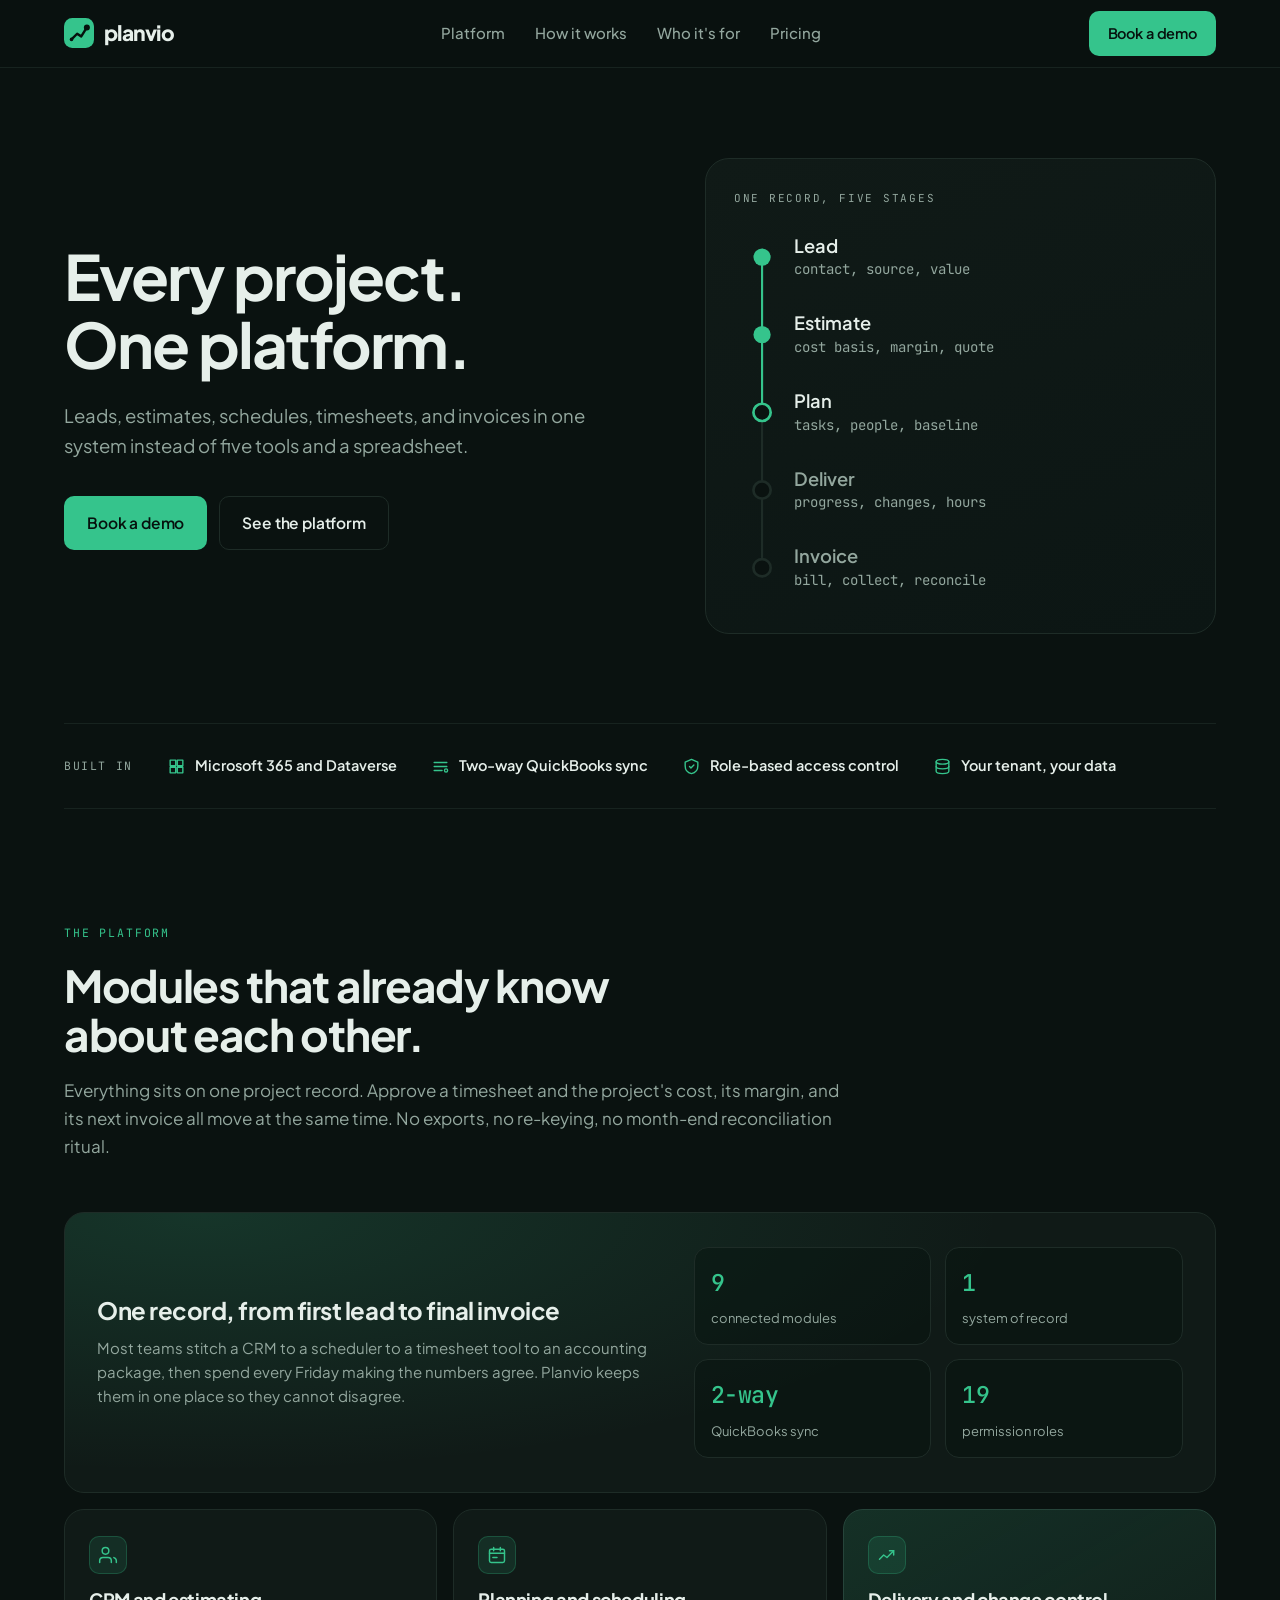
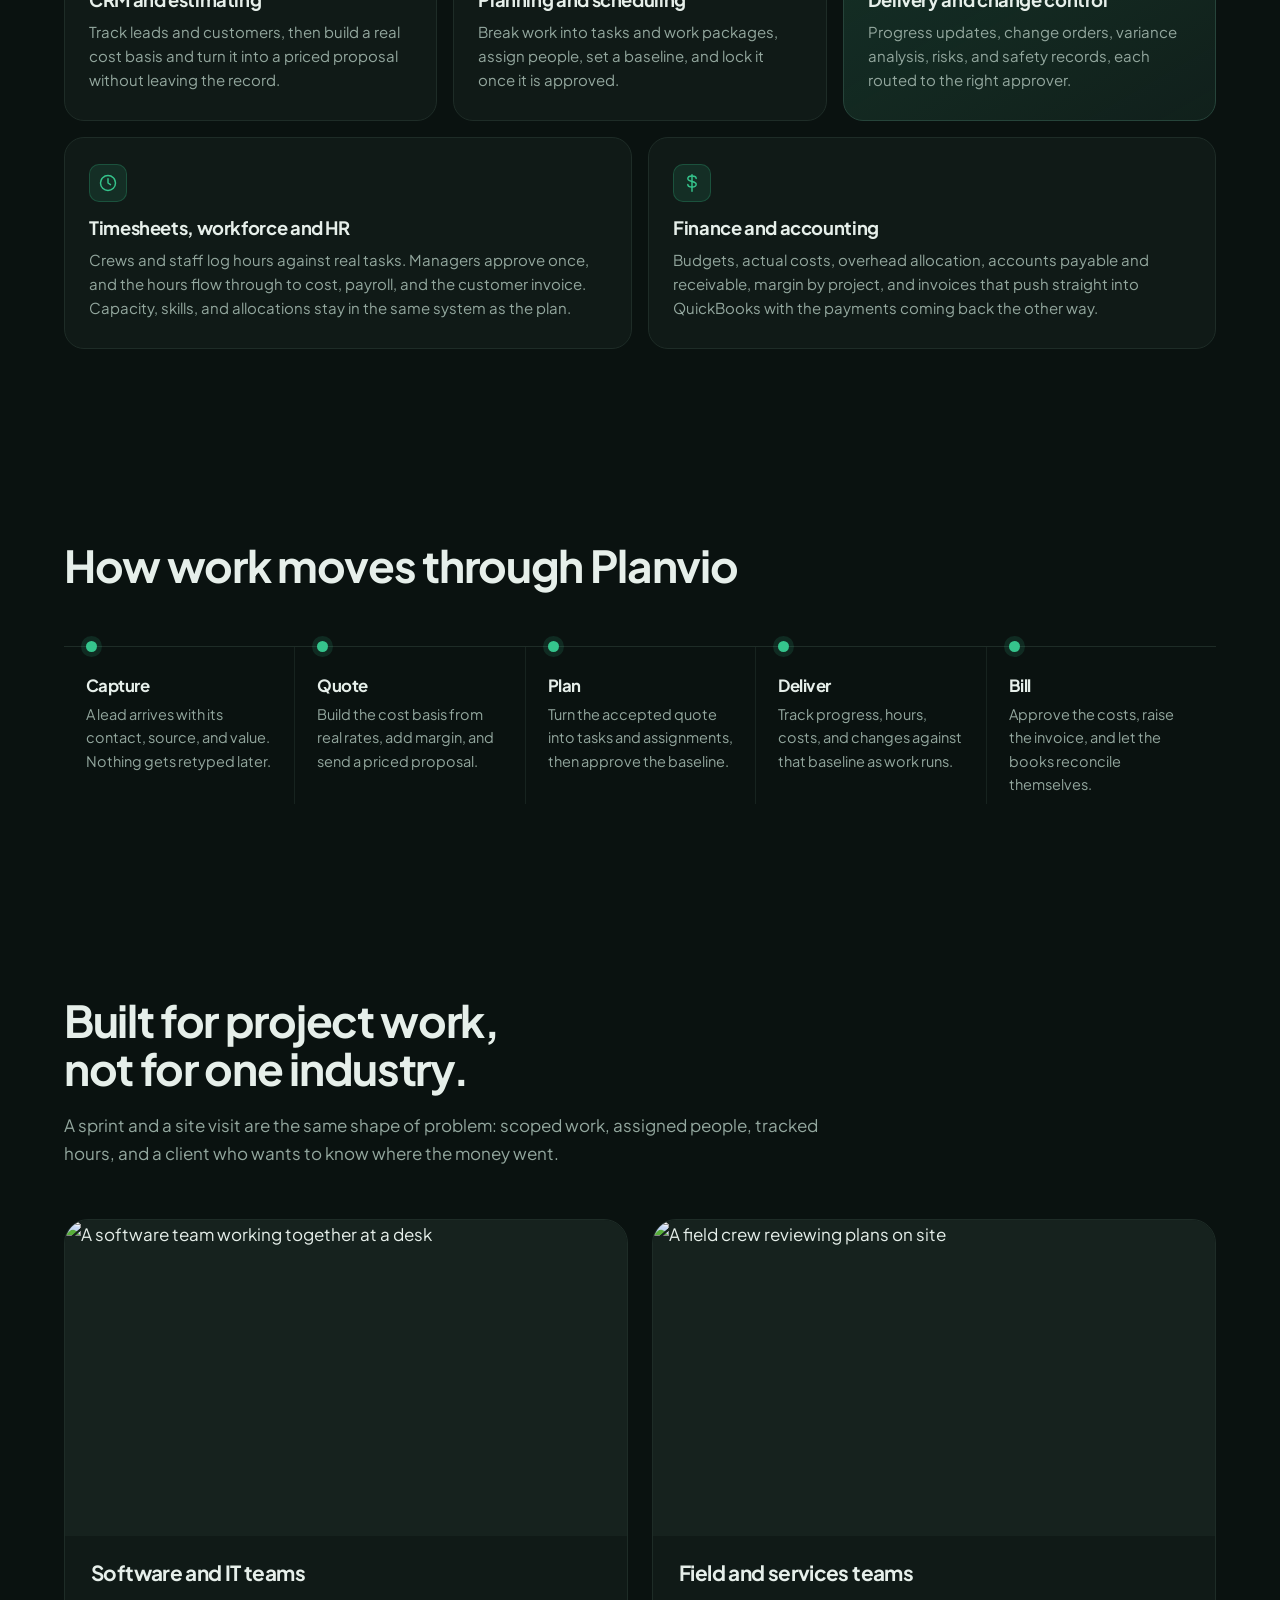
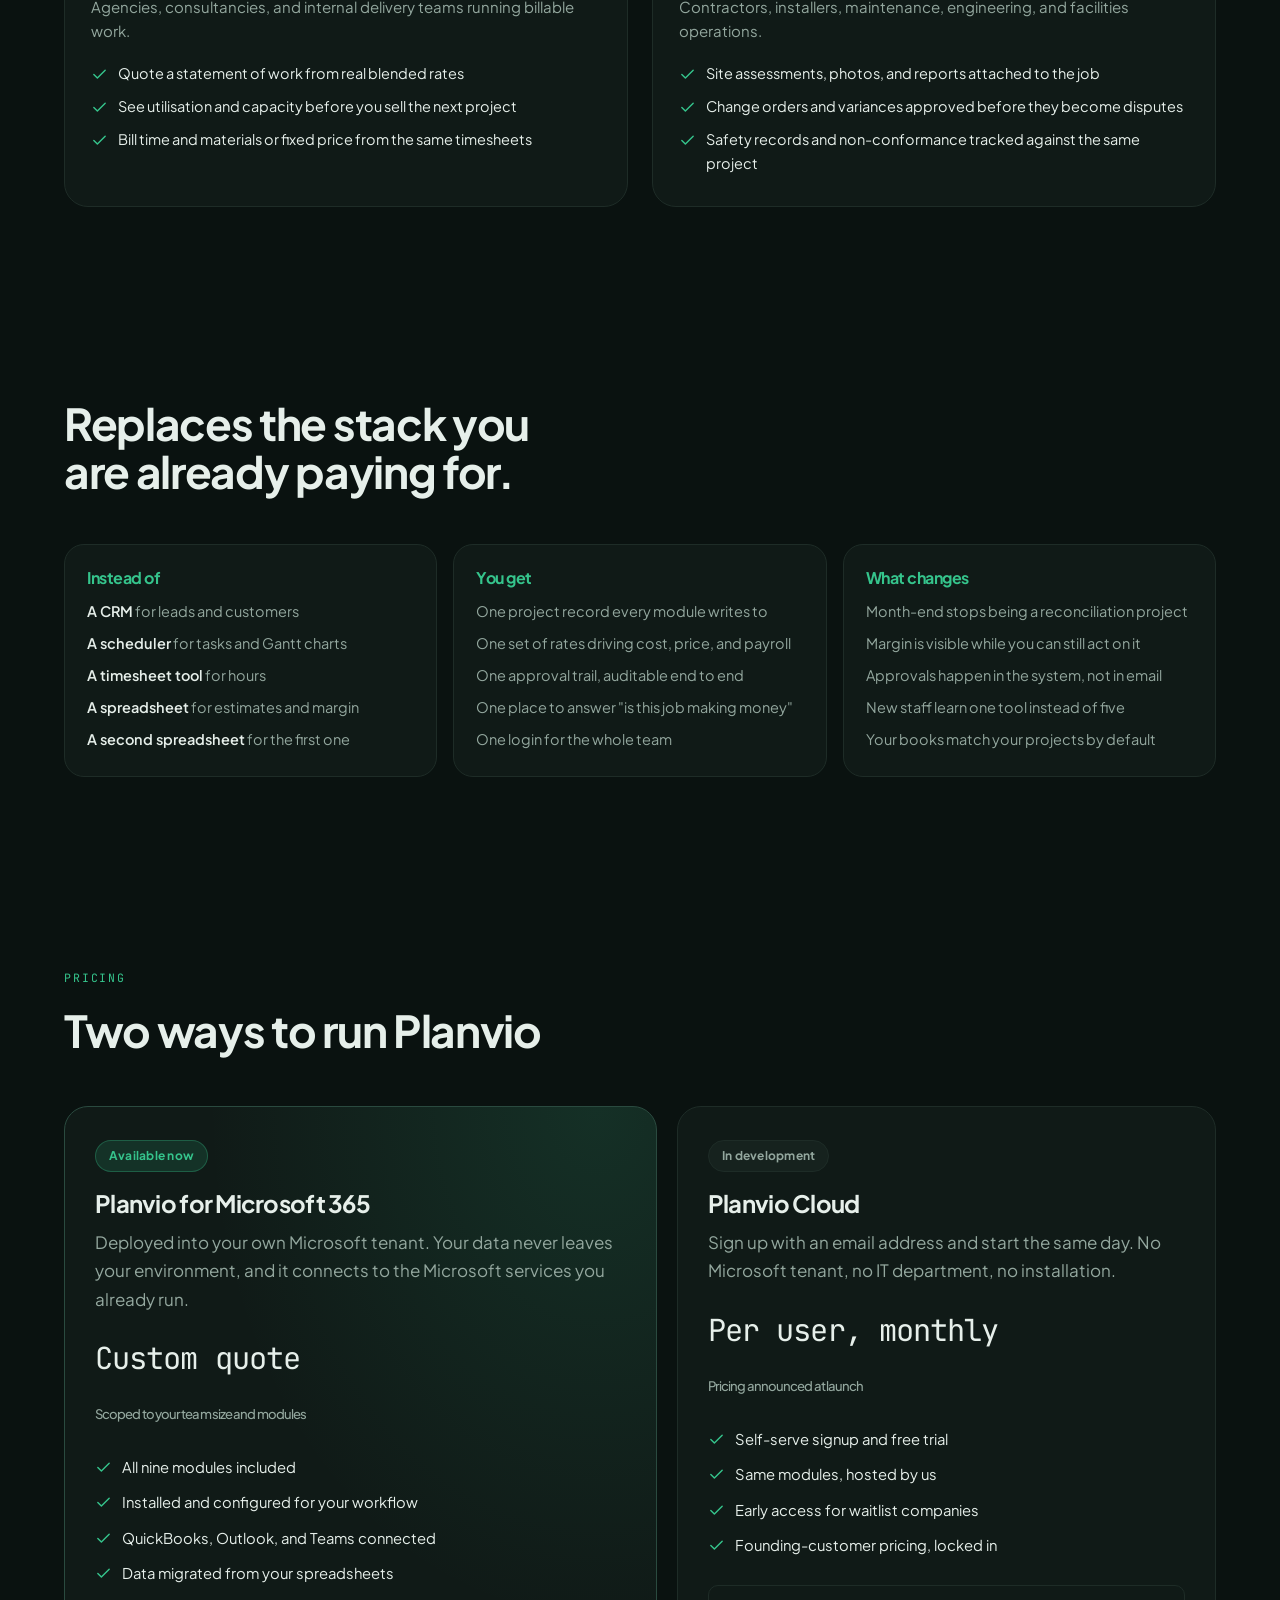
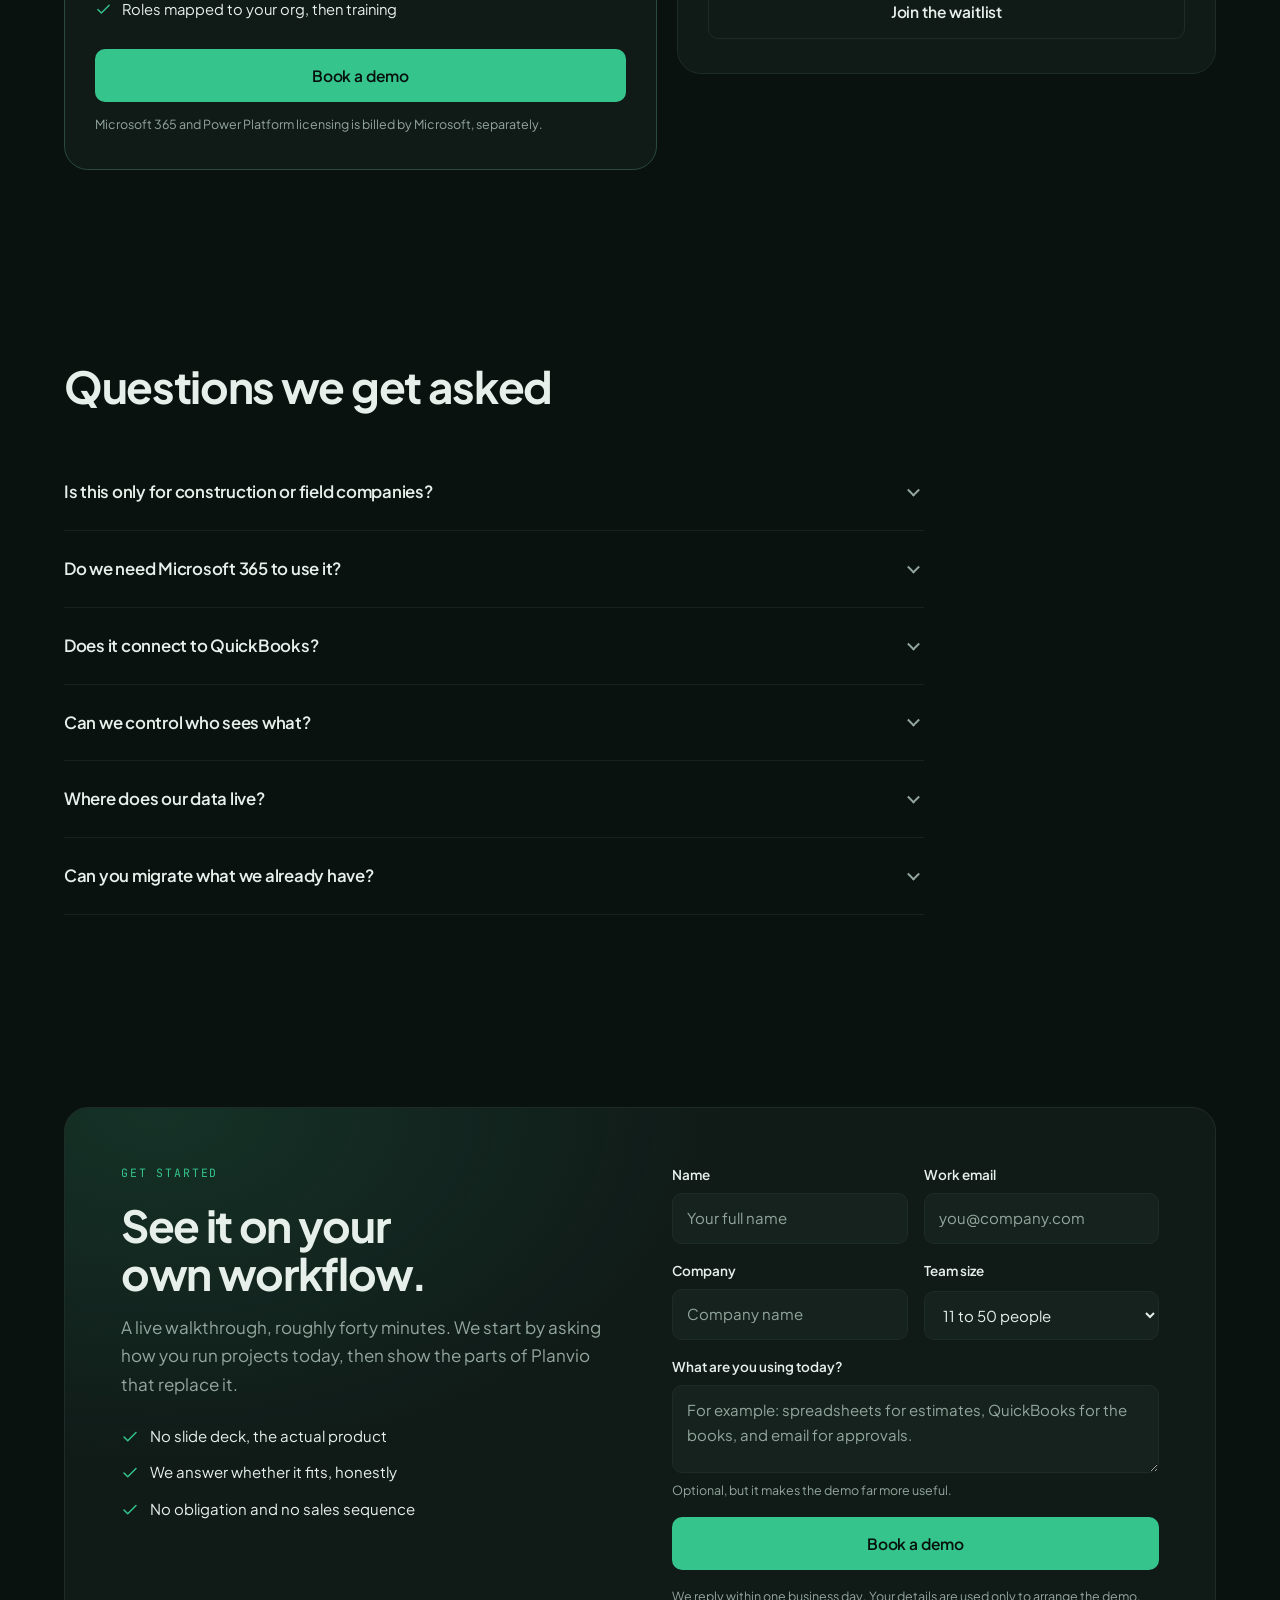
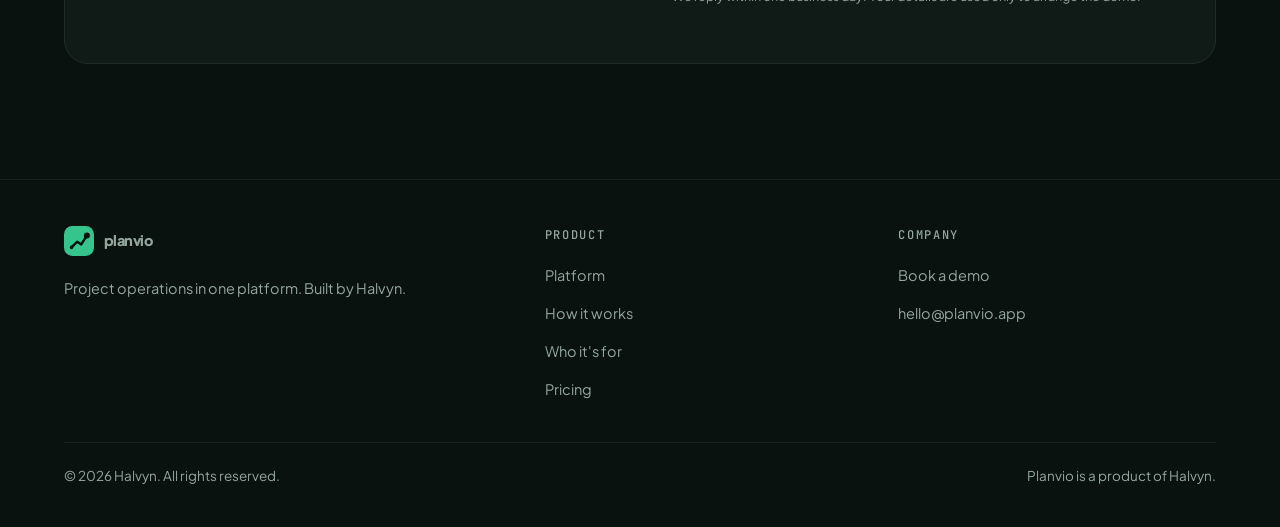
==== index.html @ 971cf70b "Planvio marketing site: landing page, brand assets, deploy guide" ====
<!doctype html>
<html lang="en">
<head>
<meta charset="utf-8">
<meta name="viewport" content="width=device-width, initial-scale=1">
<title>Planvio | Every project. One platform.</title>
<meta name="description" content="Planvio puts leads, estimates, schedules, timesheets, and invoicing in one system. Built for project teams in any industry, IT and non-IT.">

<link rel="icon" type="image/svg+xml" href="assets/favicon.svg">
<meta name="theme-color" content="#0A1210">

<meta property="og:type" content="website">
<meta property="og:title" content="Planvio | Every project. One platform.">
<meta property="og:description" content="Leads, estimates, schedules, timesheets, and invoices in one system instead of five tools and a spreadsheet.">
<meta property="og:image" content="assets/mark.svg">
<meta name="twitter:card" content="summary_large_image">

<link rel="preconnect" href="https://fonts.googleapis.com">
<link rel="preconnect" href="https://fonts.gstatic.com" crossorigin>
<link href="https://fonts.googleapis.com/css2?family=Plus+Jakarta+Sans:wght@400;500;600;700;800&family=JetBrains+Mono:wght@400;500&display=swap" rel="stylesheet">
<link rel="stylesheet" href="styles.css">
</head>
<body>

<!-- ============================ header ============================ -->
<header class="header">
  <div class="shell header__inner">
    <a class="logo" href="#top">
      <img src="assets/mark.svg" alt="" width="30" height="30">
      planvio
    </a>
    <nav class="nav" aria-label="Main">
      <a href="#platform">Platform</a>
      <a href="#how">How it works</a>
      <a href="#who">Who it's for</a>
      <a href="#pricing">Pricing</a>
    </nav>
    <a class="btn btn--primary" href="#demo">Book a demo</a>
  </div>
</header>

<main id="top">

<!-- ============================ hero ============================ -->
<section class="shell hero">
  <div class="hero__grid">
    <div>
      <h1 class="h-display">Every project.<br>One platform.</h1>
      <p class="lede">Leads, estimates, schedules, timesheets, and invoices in one
        system instead of five tools and a spreadsheet.</p>
      <div class="hero__cta">
        <a class="btn btn--primary" href="#demo">Book a demo</a>
        <a class="btn btn--ghost" href="#platform">See the platform</a>
      </div>
    </div>

    <!-- Lifecycle diagram. This is a schematic of the product flow, not a
         screenshot. Replace with real product screenshots once the demo
         environment is seeded. -->
    <div class="diagram reveal">
      <p class="diagram__title">One record, five stages</p>
      <svg viewBox="0 0 420 340" width="100%" role="img"
           aria-label="A project record moving through five stages: lead, estimate, plan, deliver, and invoice.">
        <line x1="26" y1="26" x2="26" y2="314" stroke="#1E2C27" stroke-width="2"/>
        <line x1="26" y1="26" x2="26" y2="170" stroke="#35C48C" stroke-width="2"/>

        <g font-family="'Plus Jakarta Sans', sans-serif">
          <!-- 1 -->
          <circle cx="26" cy="26" r="8" fill="#35C48C"/>
          <text x="56" y="22" fill="#E6EFEA" font-size="17" font-weight="600">Lead</text>
          <text x="56" y="42" fill="#93A79E" font-size="13" font-family="'JetBrains Mono', monospace">contact, source, value</text>
          <!-- 2 -->
          <circle cx="26" cy="98" r="8" fill="#35C48C"/>
          <text x="56" y="94" fill="#E6EFEA" font-size="17" font-weight="600">Estimate</text>
          <text x="56" y="114" fill="#93A79E" font-size="13" font-family="'JetBrains Mono', monospace">cost basis, margin, quote</text>
          <!-- 3 -->
          <circle cx="26" cy="170" r="8" fill="#0A1210" stroke="#35C48C" stroke-width="2.5"/>
          <text x="56" y="166" fill="#E6EFEA" font-size="17" font-weight="600">Plan</text>
          <text x="56" y="186" fill="#93A79E" font-size="13" font-family="'JetBrains Mono', monospace">tasks, people, baseline</text>
          <!-- 4 -->
          <circle cx="26" cy="242" r="8" fill="#0A1210" stroke="#1E2C27" stroke-width="2.5"/>
          <text x="56" y="238" fill="#93A79E" font-size="17" font-weight="600">Deliver</text>
          <text x="56" y="258" fill="#93A79E" font-size="13" font-family="'JetBrains Mono', monospace">progress, changes, hours</text>
          <!-- 5 -->
          <circle cx="26" cy="314" r="8" fill="#0A1210" stroke="#1E2C27" stroke-width="2.5"/>
          <text x="56" y="310" fill="#93A79E" font-size="17" font-weight="600">Invoice</text>
          <text x="56" y="330" fill="#93A79E" font-size="13" font-family="'JetBrains Mono', monospace">bill, collect, reconcile</text>
        </g>
      </svg>
    </div>
  </div>
</section>

<!-- ============================ capability strip ============================ -->
<div class="shell">
  <hr class="rule">
  <div class="proof">
    <span class="proof__label">Built in</span>
    <span class="proof__item">
      <svg viewBox="0 0 24 24" fill="none" stroke="currentColor" stroke-width="1.75" stroke-linecap="round" stroke-linejoin="round"><path d="M4 4h7v7H4zM13 4h7v7h-7zM4 13h7v7H4zM13 13h7v7h-7z"/></svg>
      Microsoft 365 and Dataverse
    </span>
    <span class="proof__item">
      <svg viewBox="0 0 24 24" fill="none" stroke="currentColor" stroke-width="1.75" stroke-linecap="round" stroke-linejoin="round"><path d="M4 7h16M4 12h16M4 17h10"/><circle cx="19" cy="17" r="2"/></svg>
      Two-way QuickBooks sync
    </span>
    <span class="proof__item">
      <svg viewBox="0 0 24 24" fill="none" stroke="currentColor" stroke-width="1.75" stroke-linecap="round" stroke-linejoin="round"><path d="M12 3l8 3.5v5c0 4.6-3.2 8.5-8 9.5-4.8-1-8-4.9-8-9.5v-5z"/><path d="M9.5 12l1.8 1.8L15 10"/></svg>
      Role-based access control
    </span>
    <span class="proof__item">
      <svg viewBox="0 0 24 24" fill="none" stroke="currentColor" stroke-width="1.75" stroke-linecap="round" stroke-linejoin="round"><ellipse cx="12" cy="6" rx="8" ry="3"/><path d="M4 6v6c0 1.7 3.6 3 8 3s8-1.3 8-3V6"/><path d="M4 12v6c0 1.7 3.6 3 8 3s8-1.3 8-3v-6"/></svg>
      Your tenant, your data
    </span>
  </div>
  <hr class="rule">
</div>

<!-- ============================ platform / bento ============================ -->
<section class="shell section" id="platform">
  <p class="eyebrow">The platform</p>
  <h2 class="h-section">Modules that already know<br>about each other.</h2>
  <p class="body-mute" style="margin-top:18px">
    Everything sits on one project record. Approve a timesheet and the project's
    cost, its margin, and its next invoice all move at the same time. No exports,
    no re-keying, no month-end reconciliation ritual.
  </p>

  <div class="bento">

    <article class="tile tile--lead reveal">
      <div>
        <h3 class="h-card" style="font-size:1.5rem">One record, from first lead to final invoice</h3>
        <p style="margin-top:12px">
          Most teams stitch a CRM to a scheduler to a timesheet tool to an
          accounting package, then spend every Friday making the numbers agree.
          Planvio keeps them in one place so they cannot disagree.
        </p>
      </div>
      <div class="tile__stats">
        <div class="stat"><b>9</b><span>connected modules</span></div>
        <div class="stat"><b>1</b><span>system of record</span></div>
        <div class="stat"><b>2-way</b><span>QuickBooks sync</span></div>
        <div class="stat"><b>19</b><span>permission roles</span></div>
      </div>
    </article>

    <article class="tile reveal">
      <div class="tile__icon">
        <svg viewBox="0 0 24 24" fill="none" stroke="currentColor" stroke-width="1.75" stroke-linecap="round" stroke-linejoin="round"><path d="M16 21v-2a4 4 0 00-4-4H6a4 4 0 00-4 4v2"/><circle cx="9" cy="7" r="4"/><path d="M22 21v-2a4 4 0 00-3-3.87"/></svg>
      </div>
      <h3 class="h-card">CRM and estimating</h3>
      <p>Track leads and customers, then build a real cost basis and turn it into
        a priced proposal without leaving the record.</p>
    </article>

    <article class="tile reveal">
      <div class="tile__icon">
        <svg viewBox="0 0 24 24" fill="none" stroke="currentColor" stroke-width="1.75" stroke-linecap="round" stroke-linejoin="round"><rect x="3" y="5" width="18" height="16" rx="2"/><path d="M3 10h18M8 3v4M16 3v4M7 15h5"/></svg>
      </div>
      <h3 class="h-card">Planning and scheduling</h3>
      <p>Break work into tasks and work packages, assign people, set a baseline,
        and lock it once it is approved.</p>
    </article>

    <article class="tile tile--accent reveal">
      <div class="tile__icon">
        <svg viewBox="0 0 24 24" fill="none" stroke="currentColor" stroke-width="1.75" stroke-linecap="round" stroke-linejoin="round"><path d="M3 17l5-5 4 3 8-8"/><path d="M15 7h5v5"/></svg>
      </div>
      <h3 class="h-card">Delivery and change control</h3>
      <p>Progress updates, change orders, variance analysis, risks, and safety
        records, each routed to the right approver.</p>
    </article>

    <article class="tile tile--wide reveal">
      <div class="tile__icon">
        <svg viewBox="0 0 24 24" fill="none" stroke="currentColor" stroke-width="1.75" stroke-linecap="round" stroke-linejoin="round"><circle cx="12" cy="12" r="9"/><path d="M12 7v5l3 2"/></svg>
      </div>
      <h3 class="h-card">Timesheets, workforce and HR</h3>
      <p>Crews and staff log hours against real tasks. Managers approve once, and
        the hours flow through to cost, payroll, and the customer invoice. Capacity,
        skills, and allocations stay in the same system as the plan.</p>
    </article>

    <article class="tile tile--wide reveal">
      <div class="tile__icon">
        <svg viewBox="0 0 24 24" fill="none" stroke="currentColor" stroke-width="1.75" stroke-linecap="round" stroke-linejoin="round"><path d="M12 2v20"/><path d="M17 6.5c0-2-2.2-3-5-3s-5 1-5 3.2c0 4.6 10 2.3 10 6.8 0 2.2-2.2 3.3-5 3.3s-5-1.1-5-3"/></svg>
      </div>
      <h3 class="h-card">Finance and accounting</h3>
      <p>Budgets, actual costs, overhead allocation, accounts payable and
        receivable, margin by project, and invoices that push straight into
        QuickBooks with the payments coming back the other way.</p>
    </article>

  </div>
</section>

<!-- ============================ how it works ============================ -->
<section class="shell section--tight" id="how">
  <h2 class="h-section">How work moves through Planvio</h2>
  <div class="flow">
    <div class="step reveal">
      <span class="step__dot"></span>
      <h3>Capture</h3>
      <p>A lead arrives with its contact, source, and value. Nothing gets retyped later.</p>
    </div>
    <div class="step reveal">
      <span class="step__dot"></span>
      <h3>Quote</h3>
      <p>Build the cost basis from real rates, add margin, and send a priced proposal.</p>
    </div>
    <div class="step reveal">
      <span class="step__dot"></span>
      <h3>Plan</h3>
      <p>Turn the accepted quote into tasks and assignments, then approve the baseline.</p>
    </div>
    <div class="step reveal">
      <span class="step__dot"></span>
      <h3>Deliver</h3>
      <p>Track progress, hours, costs, and changes against that baseline as work runs.</p>
    </div>
    <div class="step reveal">
      <span class="step__dot"></span>
      <h3>Bill</h3>
      <p>Approve the costs, raise the invoice, and let the books reconcile themselves.</p>
    </div>
  </div>
</section>

<!-- ============================ who it's for ============================ -->
<section class="shell section" id="who">
  <h2 class="h-section">Built for project work,<br>not for one industry.</h2>
  <p class="body-mute" style="margin-top:18px">
    A sprint and a site visit are the same shape of problem: scoped work, assigned
    people, tracked hours, and a client who wants to know where the money went.
  </p>

  <div class="audience">
    <article class="aud reveal">
      <div class="aud__media">
        <img src="https://picsum.photos/seed/planvio-software-team-desk/960/540"
             alt="A software team working together at a desk" loading="lazy" width="960" height="540">
      </div>
      <div class="aud__body">
        <h3>Software and IT teams</h3>
        <p>Agencies, consultancies, and internal delivery teams running billable work.</p>
        <ul>
          <li><svg viewBox="0 0 24 24" fill="none" stroke="currentColor" stroke-width="2" stroke-linecap="round" stroke-linejoin="round"><path d="M20 6L9 17l-5-5"/></svg>Quote a statement of work from real blended rates</li>
          <li><svg viewBox="0 0 24 24" fill="none" stroke="currentColor" stroke-width="2" stroke-linecap="round" stroke-linejoin="round"><path d="M20 6L9 17l-5-5"/></svg>See utilisation and capacity before you sell the next project</li>
          <li><svg viewBox="0 0 24 24" fill="none" stroke="currentColor" stroke-width="2" stroke-linecap="round" stroke-linejoin="round"><path d="M20 6L9 17l-5-5"/></svg>Bill time and materials or fixed price from the same timesheets</li>
        </ul>
      </div>
    </article>

    <article class="aud reveal">
      <div class="aud__media">
        <img src="https://picsum.photos/seed/planvio-field-crew-site-plans/960/540"
             alt="A field crew reviewing plans on site" loading="lazy" width="960" height="540">
      </div>
      <div class="aud__body">
        <h3>Field and services teams</h3>
        <p>Contractors, installers, maintenance, engineering, and facilities operations.</p>
        <ul>
          <li><svg viewBox="0 0 24 24" fill="none" stroke="currentColor" stroke-width="2" stroke-linecap="round" stroke-linejoin="round"><path d="M20 6L9 17l-5-5"/></svg>Site assessments, photos, and reports attached to the job</li>
          <li><svg viewBox="0 0 24 24" fill="none" stroke="currentColor" stroke-width="2" stroke-linecap="round" stroke-linejoin="round"><path d="M20 6L9 17l-5-5"/></svg>Change orders and variances approved before they become disputes</li>
          <li><svg viewBox="0 0 24 24" fill="none" stroke="currentColor" stroke-width="2" stroke-linecap="round" stroke-linejoin="round"><path d="M20 6L9 17l-5-5"/></svg>Safety records and non-conformance tracked against the same project</li>
        </ul>
      </div>
    </article>
  </div>
</section>

<!-- ============================ replaces ============================ -->
<section class="shell section--tight">
  <h2 class="h-section">Replaces the stack you<br>are already paying for.</h2>
  <div class="replaces">
    <article class="repl reveal">
      <h3>Instead of</h3>
      <ul>
        <li><strong>A CRM</strong> for leads and customers</li>
        <li><strong>A scheduler</strong> for tasks and Gantt charts</li>
        <li><strong>A timesheet tool</strong> for hours</li>
        <li><strong>A spreadsheet</strong> for estimates and margin</li>
        <li><strong>A second spreadsheet</strong> for the first one</li>
      </ul>
    </article>
    <article class="repl reveal">
      <h3>You get</h3>
      <ul>
        <li>One project record every module writes to</li>
        <li>One set of rates driving cost, price, and payroll</li>
        <li>One approval trail, auditable end to end</li>
        <li>One place to answer "is this job making money"</li>
        <li>One login for the whole team</li>
      </ul>
    </article>
    <article class="repl reveal">
      <h3>What changes</h3>
      <ul>
        <li>Month-end stops being a reconciliation project</li>
        <li>Margin is visible while you can still act on it</li>
        <li>Approvals happen in the system, not in email</li>
        <li>New staff learn one tool instead of five</li>
        <li>Your books match your projects by default</li>
      </ul>
    </article>
  </div>
</section>

<!-- ============================ pricing ============================ -->
<section class="shell section" id="pricing">
  <p class="eyebrow">Pricing</p>
  <h2 class="h-section">Two ways to run Planvio</h2>

  <div class="plans">
    <article class="plan plan--feature reveal">
      <span class="plan__chip">Available now</span>
      <h3>Planvio for Microsoft 365</h3>
      <p class="body-mute">Deployed into your own Microsoft tenant. Your data never
        leaves your environment, and it connects to the Microsoft services you
        already run.</p>
      <!-- TODO pricing: replace "Custom quote" with a real number once you have
           set implementation and support pricing. A visible price signal
           measurably increases demo bookings for B2B software. -->
      <p class="plan__price">Custom quote<br><small>Scoped to your team size and modules</small></p>
      <ul>
        <li><svg viewBox="0 0 24 24" fill="none" stroke="currentColor" stroke-width="2" stroke-linecap="round" stroke-linejoin="round"><path d="M20 6L9 17l-5-5"/></svg>All nine modules included</li>
        <li><svg viewBox="0 0 24 24" fill="none" stroke="currentColor" stroke-width="2" stroke-linecap="round" stroke-linejoin="round"><path d="M20 6L9 17l-5-5"/></svg>Installed and configured for your workflow</li>
        <li><svg viewBox="0 0 24 24" fill="none" stroke="currentColor" stroke-width="2" stroke-linecap="round" stroke-linejoin="round"><path d="M20 6L9 17l-5-5"/></svg>QuickBooks, Outlook, and Teams connected</li>
        <li><svg viewBox="0 0 24 24" fill="none" stroke="currentColor" stroke-width="2" stroke-linecap="round" stroke-linejoin="round"><path d="M20 6L9 17l-5-5"/></svg>Data migrated from your spreadsheets</li>
        <li><svg viewBox="0 0 24 24" fill="none" stroke="currentColor" stroke-width="2" stroke-linecap="round" stroke-linejoin="round"><path d="M20 6L9 17l-5-5"/></svg>Roles mapped to your org, then training</li>
      </ul>
      <a class="btn btn--primary btn--block" href="#demo">Book a demo</a>
      <p class="form__note" style="margin-top:12px">Microsoft 365 and Power Platform
        licensing is billed by Microsoft, separately.</p>
    </article>

    <article class="plan reveal">
      <span class="plan__chip plan__chip--quiet">In development</span>
      <h3>Planvio Cloud</h3>
      <p class="body-mute">Sign up with an email address and start the same day. No
        Microsoft tenant, no IT department, no installation.</p>
      <p class="plan__price">Per user, monthly<br><small>Pricing announced at launch</small></p>
      <ul>
        <li><svg viewBox="0 0 24 24" fill="none" stroke="currentColor" stroke-width="2" stroke-linecap="round" stroke-linejoin="round"><path d="M20 6L9 17l-5-5"/></svg>Self-serve signup and free trial</li>
        <li><svg viewBox="0 0 24 24" fill="none" stroke="currentColor" stroke-width="2" stroke-linecap="round" stroke-linejoin="round"><path d="M20 6L9 17l-5-5"/></svg>Same modules, hosted by us</li>
        <li><svg viewBox="0 0 24 24" fill="none" stroke="currentColor" stroke-width="2" stroke-linecap="round" stroke-linejoin="round"><path d="M20 6L9 17l-5-5"/></svg>Early access for waitlist companies</li>
        <li><svg viewBox="0 0 24 24" fill="none" stroke="currentColor" stroke-width="2" stroke-linecap="round" stroke-linejoin="round"><path d="M20 6L9 17l-5-5"/></svg>Founding-customer pricing, locked in</li>
      </ul>
      <a class="btn btn--ghost btn--block" href="#demo">Join the waitlist</a>
    </article>
  </div>
</section>

<!-- ============================ faq ============================ -->
<section class="shell section--tight">
  <h2 class="h-section">Questions we get asked</h2>
  <div class="faq">
    <details>
      <summary>Is this only for construction or field companies?</summary>
      <p>No. Planvio was built to handle the hardest version of project work,
        which happens to involve crews, site records, and heavy cost tracking. That
        same structure fits software delivery, consulting, engineering, events,
        and manufacturing. You switch off the modules you do not need.</p>
    </details>
    <details>
      <summary>Do we need Microsoft 365 to use it?</summary>
      <p>For the edition available today, yes. Planvio runs on the Microsoft Power
        Platform, so each customer needs a Microsoft tenant and Power Platform
        licensing, which is billed by Microsoft. Planvio Cloud removes that
        requirement and is in development. Join the waitlist and we will price it
        for you first.</p>
    </details>
    <details>
      <summary>Does it connect to QuickBooks?</summary>
      <p>Yes, in both directions. Estimates, bills, and invoices push from Planvio
        into QuickBooks, and payment status, vendors, and customers come back. Hours
        can also be pushed to QuickBooks Time for payroll.</p>
    </details>
    <details>
      <summary>Can we control who sees what?</summary>
      <p>Yes. Access is controlled by a role matrix covering every screen and
        action, with nineteen role types out of the box and the ability to scope a
        user to only the projects they are assigned to. You can edit the matrix
        yourself, and preview the app as any role to check it.</p>
    </details>
    <details>
      <summary>Where does our data live?</summary>
      <p>In your own Microsoft Dataverse environment, inside your tenant, under
        your existing security and compliance settings. We do not hold a copy.</p>
    </details>
    <details>
      <summary>Can you migrate what we already have?</summary>
      <p>Yes. Projects, contacts, rates, and historical costs can be imported from
        spreadsheets, Smartsheet, or QuickBooks as part of setup. That import is
        usually the first thing we do, because a demo on your own data is far more
        convincing than a demo on ours.</p>
    </details>
  </div>
</section>

<!-- ============================ demo ============================ -->
<section class="shell section" id="demo">
  <div class="demo">
    <div>
      <p class="eyebrow">Get started</p>
      <h2 class="h-section">See it on your<br>own workflow.</h2>
      <p class="body-mute" style="margin-top:16px">
        A live walkthrough, roughly forty minutes. We start by asking how you run
        projects today, then show the parts of Planvio that replace it.
      </p>
      <ul class="demo__points">
        <li><svg viewBox="0 0 24 24" fill="none" stroke="currentColor" stroke-width="2" stroke-linecap="round" stroke-linejoin="round"><path d="M20 6L9 17l-5-5"/></svg>No slide deck, the actual product</li>
        <li><svg viewBox="0 0 24 24" fill="none" stroke="currentColor" stroke-width="2" stroke-linecap="round" stroke-linejoin="round"><path d="M20 6L9 17l-5-5"/></svg>We answer whether it fits, honestly</li>
        <li><svg viewBox="0 0 24 24" fill="none" stroke="currentColor" stroke-width="2" stroke-linecap="round" stroke-linejoin="round"><path d="M20 6L9 17l-5-5"/></svg>No obligation and no sales sequence</li>
      </ul>
    </div>

    <form class="form" id="demo-form" novalidate>
      <div class="form__row">
        <div class="field">
          <label for="f-name">Name</label>
          <input id="f-name" name="name" type="text" autocomplete="name" placeholder="Your full name" required>
          <span class="field__error">Please enter your name.</span>
        </div>
        <div class="field">
          <label for="f-email">Work email</label>
          <input id="f-email" name="email" type="email" autocomplete="email" placeholder="you@company.com" required>
          <span class="field__error">Please enter a valid work email.</span>
        </div>
      </div>

      <div class="form__row">
        <div class="field">
          <label for="f-company">Company</label>
          <input id="f-company" name="company" type="text" autocomplete="organization" placeholder="Company name" required>
          <span class="field__error">Please enter your company.</span>
        </div>
        <div class="field">
          <label for="f-size">Team size</label>
          <select id="f-size" name="teamSize">
            <option value="1-10">1 to 10 people</option>
            <option value="11-50" selected>11 to 50 people</option>
            <option value="51-200">51 to 200 people</option>
            <option value="200+">More than 200</option>
          </select>
        </div>
      </div>

      <div class="field">
        <label for="f-stack">What are you using today?</label>
        <textarea id="f-stack" name="stack" placeholder="For example: spreadsheets for estimates, QuickBooks for the books, and email for approvals."></textarea>
        <span class="hint">Optional, but it makes the demo far more useful.</span>
      </div>

      <div class="form__status" id="form-status" role="status" aria-live="polite"></div>

      <button class="btn btn--primary btn--block" type="submit" id="form-submit">Book a demo</button>
      <p class="form__note">We reply within one business day. Your details are used
        only to arrange the demo.</p>
    </form>
  </div>
</section>

</main>

<!-- ============================ footer ============================ -->
<footer class="footer">
  <div class="shell">
    <div class="footer__grid">
      <div>
        <a class="logo" href="#top">
          <img src="assets/mark.svg" alt="" width="30" height="30">
          planvio
        </a>
        <p class="body-mute" style="margin-top:14px;font-size:14.5px;max-width:34ch">
          Project operations in one platform. Built by Halvyn.
        </p>
      </div>
      <div>
        <h4>Product</h4>
        <ul>
          <li><a href="#platform">Platform</a></li>
          <li><a href="#how">How it works</a></li>
          <li><a href="#who">Who it's for</a></li>
          <li><a href="#pricing">Pricing</a></li>
        </ul>
      </div>
      <div>
        <h4>Company</h4>
        <ul>
          <li><a href="#demo">Book a demo</a></li>
          <!-- TODO: replace with your real contact address once the domain is live -->
          <li><a href="mailto:hello@planvio.app">hello@planvio.app</a></li>
        </ul>
      </div>
    </div>
    <div class="footer__bottom">
      <span>&copy; 2026 Halvyn. All rights reserved.</span>
      <span>Planvio is a product of Halvyn.</span>
    </div>
  </div>
</footer>

<script>
/* ---------------------------------------------------------------------------
   1. Scroll reveal. IntersectionObserver, never a scroll listener.
      Skipped entirely when the visitor prefers reduced motion.
   ------------------------------------------------------------------------ */
(function () {
  var reduce = window.matchMedia('(prefers-reduced-motion: reduce)').matches;
  var items = document.querySelectorAll('.reveal');
  if (reduce || !('IntersectionObserver' in window)) {
    items.forEach(function (el) { el.classList.add('is-in'); });
    return;
  }
  var io = new IntersectionObserver(function (entries) {
    entries.forEach(function (entry) {
      if (!entry.isIntersecting) return;
      entry.target.classList.add('is-in');
      io.unobserve(entry.target);
    });
  }, { threshold: 0.15, rootMargin: '0px 0px -40px 0px' });
  items.forEach(function (el) { io.observe(el); });
})();

/* ---------------------------------------------------------------------------
   2. Demo request form.

   ENDPOINT: set this to where the lead should go. Two good options:
     a) Your existing Power Automate "Planvio Lead" HTTP trigger URL.
     b) A free form relay such as https://formspree.io/f/xxxxxxx

   While ENDPOINT is empty the form falls back to opening the visitor's email
   client with the details pre-filled, so the page still works today.
   ------------------------------------------------------------------------ */
(function () {
  var ENDPOINT = '';
  var FALLBACK_EMAIL = 'hello@planvio.app';

  var form   = document.getElementById('demo-form');
  var status = document.getElementById('form-status');
  var button = document.getElementById('form-submit');
  if (!form) return;

  function setInvalid(input, bad) {
    input.closest('.field').classList.toggle('is-invalid', bad);
  }

  function validate() {
    var ok = true;
    ['f-name', 'f-company'].forEach(function (id) {
      var el = document.getElementById(id);
      var bad = el.value.trim() === '';
      setInvalid(el, bad);
      if (bad) ok = false;
    });
    var email = document.getElementById('f-email');
    var badEmail = !/^[^\s@]+@[^\s@]+\.[^\s@]{2,}$/.test(email.value.trim());
    setInvalid(email, badEmail);
    if (badEmail) ok = false;
    return ok;
  }

  function show(kind, message) {
    status.className = 'form__status ' + (kind === 'ok' ? 'is-ok' : 'is-err');
    status.textContent = message;
  }

  function busy(on) {
    button.disabled = on;
    button.innerHTML = on
      ? '<span class="spinner" aria-hidden="true"></span> Sending'
      : 'Book a demo';
  }

  form.addEventListener('submit', function (event) {
    event.preventDefault();
    status.className = 'form__status';

    if (!validate()) {
      show('err', 'Please fix the highlighted fields and try again.');
      return;
    }

    var payload = {
      name:     document.getElementById('f-name').value.trim(),
      email:    document.getElementById('f-email').value.trim(),
      company:  document.getElementById('f-company').value.trim(),
      teamSize: document.getElementById('f-size').value,
      stack:    document.getElementById('f-stack').value.trim(),
      source:   'planvio-site'
    };

    if (!ENDPOINT) {
      var body =
        'Name: ' + payload.name + '\n' +
        'Email: ' + payload.email + '\n' +
        'Company: ' + payload.company + '\n' +
        'Team size: ' + payload.teamSize + '\n\n' +
        'Currently using:\n' + (payload.stack || 'Not provided');
      window.location.href = 'mailto:' + FALLBACK_EMAIL +
        '?subject=' + encodeURIComponent('Demo request: ' + payload.company) +
        '&body=' + encodeURIComponent(body);
      show('ok', 'Opening your email client so you can send the request.');
      return;
    }

    busy(true);
    fetch(ENDPOINT, {
      method: 'POST',
      headers: { 'Content-Type': 'application/json', 'Accept': 'application/json' },
      body: JSON.stringify(payload)
    })
      .then(function (response) {
        if (!response.ok) throw new Error('Request failed');
        form.reset();
        show('ok', 'Thanks. We will be in touch within one business day.');
      })
      .catch(function () {
        show('err', 'Something went wrong. Please email ' + FALLBACK_EMAIL + ' instead.');
      })
      .finally(function () { busy(false); });
  });
})();
</script>

</body>
</html>
---- styles.css ----
/* ==========================================================================
   Planvio marketing site
   Single dark theme. One accent (emerald). See BRAND.md for the palette.

   Radius rule (applied everywhere, no exceptions):
     chips / pills .......... 999px
     buttons, inputs ........ 10px
     panels, cards .......... 20px
     large media frames ..... 24px
   ========================================================================== */

:root {
  color-scheme: dark;

  --ink:        #0A1210;
  --ink-2:      #101A17;
  --ink-3:      #16221E;
  --line:       #1E2C27;
  --line-soft:  #17231F;
  --mist:       #E6EFEA;
  --mute:       #93A79E;
  --accent:     #35C48C;
  --accent-deep:#1B8F66;
  --on-accent:  #06110D;

  --r-pill: 999px;
  --r-btn:  10px;
  --r-card: 20px;
  --r-media:24px;

  --shell: 1200px;
  --ease: cubic-bezier(0.16, 1, 0.3, 1);

  --font: "Plus Jakarta Sans", ui-sans-serif, system-ui, -apple-system, "Segoe UI", sans-serif;
  --mono: "JetBrains Mono", ui-monospace, "SF Mono", Menlo, monospace;
}

*, *::before, *::after { box-sizing: border-box; }

html { scroll-behavior: smooth; }
@media (prefers-reduced-motion: reduce) { html { scroll-behavior: auto; } }

body {
  margin: 0;
  background: var(--ink);
  color: var(--mist);
  font-family: var(--font);
  font-size: 17px;
  line-height: 1.65;
  -webkit-font-smoothing: antialiased;
  overflow-x: hidden;
}

h1, h2, h3 { margin: 0; letter-spacing: -0.03em; line-height: 1.1; font-weight: 700; }
p { margin: 0; }
a { color: inherit; }
img, svg { max-width: 100%; }

.shell {
  width: 100%;
  max-width: var(--shell);
  margin-inline: auto;
  padding-inline: 24px;
}

.section { padding-block: clamp(72px, 9vw, 128px); }
.section--tight { padding-block: clamp(56px, 6vw, 88px); }

.rule { border: 0; border-top: 1px solid var(--line-soft); margin: 0; }

/* ---------- type ---------- */

.eyebrow {
  font-family: var(--mono);
  font-size: 11.5px;
  letter-spacing: 0.16em;
  text-transform: uppercase;
  color: var(--accent);
  margin-bottom: 18px;
}

.h-display { font-size: clamp(2.35rem, 5.2vw, 3.9rem); }
.h-section { font-size: clamp(1.9rem, 3.6vw, 2.75rem); }
.h-card    { font-size: 1.15rem; font-weight: 700; letter-spacing: -0.02em; }

.lede {
  color: var(--mute);
  font-size: clamp(1.02rem, 1.5vw, 1.16rem);
  max-width: 56ch;
}

.body-mute { color: var(--mute); max-width: 65ch; }

.num { font-family: var(--mono); font-variant-numeric: tabular-nums; }

/* ---------- buttons ---------- */

.btn {
  display: inline-flex;
  align-items: center;
  justify-content: center;
  gap: 8px;
  white-space: nowrap;
  padding: 13px 22px;
  border-radius: var(--r-btn);
  border: 1px solid transparent;
  font: inherit;
  font-size: 15.5px;
  font-weight: 600;
  letter-spacing: -0.01em;
  text-decoration: none;
  cursor: pointer;
  transition: background-color .18s var(--ease), border-color .18s var(--ease),
              transform .12s var(--ease), color .18s var(--ease);
}
.btn:active { transform: translateY(1px); }

.btn--primary { background: var(--accent); color: var(--on-accent); }
.btn--primary:hover { background: #43D69C; }

.btn--ghost { background: transparent; color: var(--mist); border-color: var(--line); }
.btn--ghost:hover { background: var(--ink-3); border-color: #2C3F38; }

.btn--block { width: 100%; }

:where(a, button, input, textarea, select, summary):focus-visible {
  outline: 2px solid var(--accent);
  outline-offset: 3px;
  border-radius: 6px;
}

/* ---------- header ---------- */

.header {
  position: sticky;
  top: 0;
  z-index: 40;
  height: 68px;
  display: flex;
  align-items: center;
  background: rgba(10, 18, 16, 0.82);
  backdrop-filter: blur(14px);
  -webkit-backdrop-filter: blur(14px);
  border-bottom: 1px solid var(--line-soft);
}
.header__inner {
  display: flex;
  align-items: center;
  justify-content: space-between;
  gap: 24px;
}

.logo {
  display: inline-flex;
  align-items: center;
  gap: 10px;
  text-decoration: none;
  font-weight: 800;
  font-size: 21px;
  letter-spacing: -0.035em;
  color: var(--mist);
}
.logo img { width: 30px; height: 30px; display: block; }

.nav { display: flex; align-items: center; gap: 30px; }
.nav a {
  text-decoration: none;
  font-size: 15px;
  font-weight: 500;
  color: var(--mute);
  transition: color .18s var(--ease);
}
.nav a:hover { color: var(--mist); }

.header .btn { padding: 10px 18px; font-size: 14.5px; }

@media (max-width: 900px) {
  .nav { display: none; }
}

/* ---------- hero ---------- */

.hero { padding-top: clamp(56px, 7vw, 92px); padding-bottom: clamp(56px, 7vw, 96px); }

.hero__grid {
  display: grid;
  grid-template-columns: 1.05fr 0.95fr;
  gap: clamp(40px, 6vw, 76px);
  align-items: center;
}

.hero h1 { max-width: 15ch; }
.hero .lede { margin-top: 22px; }
.hero__cta { display: flex; flex-wrap: wrap; gap: 12px; margin-top: 34px; }

/* honest lifecycle diagram, not a product screenshot */
.diagram {
  background: linear-gradient(160deg, var(--ink-2), #0C1614);
  border: 1px solid var(--line);
  border-radius: var(--r-media);
  padding: 30px 28px;
}
.diagram__title {
  font-family: var(--mono);
  font-size: 11px;
  letter-spacing: 0.16em;
  text-transform: uppercase;
  color: var(--mute);
  margin-bottom: 22px;
}

@media (max-width: 940px) {
  .hero__grid { grid-template-columns: 1fr; }
  .hero h1 { max-width: 100%; }
}

/* ---------- logo / proof strip ---------- */

.proof {
  display: flex;
  flex-wrap: wrap;
  align-items: center;
  gap: 14px 34px;
  padding-block: 30px;
}
.proof__label {
  font-family: var(--mono);
  font-size: 11.5px;
  letter-spacing: 0.14em;
  text-transform: uppercase;
  color: var(--mute);
}
.proof__item {
  display: inline-flex;
  align-items: center;
  gap: 9px;
  font-size: 14.5px;
  font-weight: 600;
  color: var(--mist);
}
.proof__item svg { width: 19px; height: 19px; flex: none; color: var(--accent); }

/* ---------- bento: modules ---------- */

.bento {
  display: grid;
  grid-template-columns: repeat(6, 1fr);
  gap: 16px;
  margin-top: 52px;
}
.tile {
  grid-column: span 2;
  background: var(--ink-2);
  border: 1px solid var(--line);
  border-radius: var(--r-card);
  padding: 26px 24px 28px;
  display: flex;
  flex-direction: column;
  gap: 10px;
  transition: border-color .2s var(--ease), background-color .2s var(--ease);
}
.tile:hover { border-color: #2B3E37; background: #121D19; }

.tile--wide  { grid-column: span 3; }
.tile--lead  {
  grid-column: span 6;
  background:
    radial-gradient(120% 160% at 12% 0%, rgba(53,196,140,.16), transparent 58%),
    var(--ink-2);
  display: grid;
  grid-template-columns: 1.15fr 1fr;
  gap: 34px;
  align-items: center;
  padding: 34px 32px;
}
.tile--accent {
  background:
    linear-gradient(150deg, rgba(53,196,140,.13), rgba(27,143,102,.05)),
    var(--ink-2);
  border-color: #26443A;
}

.tile__icon {
  width: 38px; height: 38px;
  display: grid; place-items: center;
  border-radius: var(--r-btn);
  background: rgba(53,196,140,.12);
  border: 1px solid rgba(53,196,140,.24);
  color: var(--accent);
  margin-bottom: 6px;
}
.tile__icon svg { width: 20px; height: 20px; }
.tile p { color: var(--mute); font-size: 15px; line-height: 1.6; }

.tile__stats { display: grid; grid-template-columns: repeat(2, 1fr); gap: 14px; }
.stat {
  background: rgba(6,17,13,.42);
  border: 1px solid var(--line);
  border-radius: 14px;
  padding: 16px 16px 14px;
}
.stat b {
  display: block;
  font-family: var(--mono);
  font-size: 1.45rem;
  font-weight: 500;
  letter-spacing: -0.02em;
  color: var(--accent);
}
.stat span { font-size: 13px; color: var(--mute); }

@media (max-width: 900px) {
  .bento { grid-template-columns: repeat(2, 1fr); }
  .tile, .tile--wide { grid-column: span 1; }
  .tile--lead { grid-column: span 2; grid-template-columns: 1fr; }
}
@media (max-width: 560px) {
  .bento { grid-template-columns: 1fr; }
  .tile--lead { grid-column: span 1; }
  .tile__stats { grid-template-columns: repeat(2, 1fr); }
}

/* ---------- flow: how it works ---------- */

.flow {
  display: grid;
  grid-template-columns: repeat(5, 1fr);
  gap: 0;
  margin-top: 56px;
  border-top: 1px solid var(--line);
}
.step { padding: 30px 22px 8px; position: relative; }
.step + .step { border-left: 1px solid var(--line-soft); }
.step__dot {
  position: absolute;
  top: -6px; left: 22px;
  width: 11px; height: 11px;
  border-radius: 50%;
  background: var(--accent);
  box-shadow: 0 0 0 5px rgba(53,196,140,.14);
}
.step h3 { font-size: 1.05rem; margin-bottom: 8px; }
.step p { color: var(--mute); font-size: 14.5px; line-height: 1.6; }

@media (max-width: 900px) {
  .flow { grid-template-columns: 1fr; border-top: 0; }
  .step { padding: 26px 0 0 26px; border-left: 1px solid var(--line-soft); }
  .step + .step { border-left: 1px solid var(--line-soft); }
  .step__dot { top: 30px; left: -6px; }
}

/* ---------- audience split ---------- */

.audience {
  display: grid;
  grid-template-columns: repeat(2, 1fr);
  gap: 24px;
  margin-top: 52px;
}
.aud {
  border: 1px solid var(--line);
  border-radius: var(--r-media);
  overflow: hidden;
  background: var(--ink-2);
}
.aud__media { aspect-ratio: 16 / 9; overflow: hidden; background: var(--ink-3); }
.aud__media img { width: 100%; height: 100%; object-fit: cover; display: block; }
.aud__body { padding: 26px 26px 30px; }
.aud h3 { font-size: 1.3rem; margin-bottom: 10px; }
.aud p { color: var(--mute); font-size: 15px; }
.aud ul {
  list-style: none;
  margin: 18px 0 0;
  padding: 0;
  display: grid;
  gap: 9px;
}
.aud li {
  display: flex;
  gap: 10px;
  align-items: flex-start;
  font-size: 14.5px;
  color: var(--mist);
}
.aud li svg { width: 17px; height: 17px; flex: none; margin-top: 4px; color: var(--accent); }

@media (max-width: 820px) { .audience { grid-template-columns: 1fr; } }

/* ---------- replaces ---------- */

.replaces {
  display: grid;
  grid-template-columns: repeat(3, 1fr);
  gap: 16px;
  margin-top: 48px;
}
.repl {
  background: var(--ink-2);
  border: 1px solid var(--line);
  border-radius: var(--r-card);
  padding: 24px 22px;
}
.repl h3 { font-size: 1rem; margin-bottom: 14px; color: var(--accent); }
.repl ul { list-style: none; margin: 0; padding: 0; display: grid; gap: 8px; }
.repl li { font-size: 14.5px; color: var(--mute); }
.repl li strong { color: var(--mist); font-weight: 600; }

@media (max-width: 820px) { .replaces { grid-template-columns: 1fr; } }

/* ---------- pricing ---------- */

.plans {
  display: grid;
  grid-template-columns: 1.1fr 1fr;
  gap: 20px;
  margin-top: 52px;
  align-items: start;
}
.plan {
  border: 1px solid var(--line);
  border-radius: var(--r-media);
  background: var(--ink-2);
  padding: 32px 30px 34px;
}
.plan--feature {
  border-color: #2A4A3F;
  background:
    radial-gradient(110% 130% at 90% 0%, rgba(53,196,140,.13), transparent 60%),
    var(--ink-2);
}
.plan__chip {
  display: inline-block;
  border-radius: var(--r-pill);
  padding: 5px 13px;
  font-size: 12px;
  font-weight: 700;
  letter-spacing: .02em;
  background: rgba(53,196,140,.14);
  border: 1px solid rgba(53,196,140,.3);
  color: var(--accent);
  margin-bottom: 18px;
}
.plan__chip--quiet {
  background: var(--ink-3);
  border-color: var(--line);
  color: var(--mute);
}
.plan h3 { font-size: 1.5rem; margin-bottom: 12px; }
.plan__price {
  font-family: var(--mono);
  font-size: 1.9rem;
  letter-spacing: -0.03em;
  margin: 20px 0 4px;
}
.plan__price small { font-family: var(--font); font-size: .82rem; color: var(--mute); font-weight: 500; }
.plan ul { list-style: none; margin: 22px 0 28px; padding: 0; display: grid; gap: 11px; }
.plan li { display: flex; gap: 10px; align-items: flex-start; font-size: 14.8px; }
.plan li svg { width: 17px; height: 17px; flex: none; margin-top: 4px; color: var(--accent); }

@media (max-width: 820px) { .plans { grid-template-columns: 1fr; } }

/* ---------- faq ---------- */

.faq { margin-top: 44px; max-width: 860px; }
.faq details {
  border-bottom: 1px solid var(--line-soft);
  padding: 4px 0;
}
.faq summary {
  cursor: pointer;
  list-style: none;
  padding: 20px 40px 20px 0;
  font-size: 1.05rem;
  font-weight: 600;
  letter-spacing: -0.015em;
  position: relative;
}
.faq summary::-webkit-details-marker { display: none; }
.faq summary::after {
  content: "";
  position: absolute;
  right: 6px; top: 50%;
  width: 9px; height: 9px;
  border-right: 2px solid var(--mute);
  border-bottom: 2px solid var(--mute);
  transform: translateY(-70%) rotate(45deg);
  transition: transform .2s var(--ease);
}
.faq details[open] summary::after { transform: translateY(-30%) rotate(-135deg); }
.faq p { color: var(--mute); font-size: 15.5px; padding-bottom: 22px; max-width: 68ch; }

/* ---------- demo / form ---------- */

.demo {
  border: 1px solid var(--line);
  border-radius: var(--r-media);
  background:
    radial-gradient(90% 120% at 8% 0%, rgba(53,196,140,.14), transparent 55%),
    var(--ink-2);
  padding: clamp(32px, 4.5vw, 56px);
  display: grid;
  grid-template-columns: 1fr 1fr;
  gap: clamp(32px, 5vw, 64px);
  align-items: start;
}
.demo__points { list-style: none; margin: 26px 0 0; padding: 0; display: grid; gap: 12px; }
.demo__points li { display: flex; gap: 11px; font-size: 15px; color: var(--mist); }
.demo__points svg { width: 18px; height: 18px; flex: none; margin-top: 4px; color: var(--accent); }

.form { display: grid; gap: 16px; }
.field { display: grid; gap: 7px; }
.field label { font-size: 13.5px; font-weight: 600; color: var(--mist); }
.field .hint { font-size: 12.5px; color: var(--mute); }
.field input, .field select, .field textarea {
  font: inherit;
  font-size: 15px;
  color: var(--mist);
  background: var(--ink-3);
  border: 1px solid var(--line);
  border-radius: var(--r-btn);
  padding: 12px 14px;
  width: 100%;
  transition: border-color .18s var(--ease);
}
.field input::placeholder, .field textarea::placeholder { color: var(--mute); }
.field input:focus, .field select:focus, .field textarea:focus {
  border-color: var(--accent);
  outline: none;
  box-shadow: 0 0 0 3px rgba(53,196,140,.18);
}
.field textarea { resize: vertical; min-height: 88px; }
.field__error { font-size: 12.5px; color: #FF8B8B; display: none; }
.field.is-invalid input, .field.is-invalid select { border-color: #FF8B8B; }
.field.is-invalid .field__error { display: block; }

.form__row { display: grid; grid-template-columns: 1fr 1fr; gap: 16px; }
.form__note { font-size: 12.5px; color: var(--mute); }

.form__status { display: none; font-size: 14.5px; padding: 12px 14px; border-radius: var(--r-btn); }
.form__status.is-ok   { display: block; background: rgba(53,196,140,.12); border: 1px solid rgba(53,196,140,.32); color: var(--mist); }
.form__status.is-err  { display: block; background: rgba(255,139,139,.1); border: 1px solid rgba(255,139,139,.3); color: #FFC9C9; }

.spinner {
  width: 15px; height: 15px;
  border: 2px solid rgba(6,17,13,.35);
  border-top-color: var(--on-accent);
  border-radius: 50%;
  animation: spin .7s linear infinite;
}
@keyframes spin { to { transform: rotate(360deg); } }

@media (max-width: 860px) {
  .demo { grid-template-columns: 1fr; }
  .form__row { grid-template-columns: 1fr; }
}

/* ---------- footer ---------- */

.footer { border-top: 1px solid var(--line-soft); padding-block: 46px 40px; }
.footer__grid {
  display: grid;
  grid-template-columns: 1.4fr repeat(2, 1fr);
  gap: 36px;
}
.footer h4 {
  margin: 0 0 14px;
  font-size: 12px;
  font-family: var(--mono);
  letter-spacing: .14em;
  text-transform: uppercase;
  color: var(--mute);
  font-weight: 500;
}
.footer ul { list-style: none; margin: 0; padding: 0; display: grid; gap: 10px; }
.footer a { text-decoration: none; font-size: 14.5px; color: var(--mute); transition: color .18s var(--ease); }
.footer a:hover { color: var(--mist); }
.footer__bottom {
  margin-top: 40px;
  padding-top: 22px;
  border-top: 1px solid var(--line-soft);
  display: flex;
  flex-wrap: wrap;
  gap: 10px 24px;
  justify-content: space-between;
  font-size: 13.5px;
  color: var(--mute);
}
@media (max-width: 720px) { .footer__grid { grid-template-columns: 1fr 1fr; } }

/* ---------- scroll reveal ---------- */

@media (prefers-reduced-motion: no-preference) {
  .reveal {
    opacity: 0;
    transform: translateY(18px);
    transition: opacity .6s var(--ease), transform .6s var(--ease);
  }
  .reveal.is-in { opacity: 1; transform: none; }
}
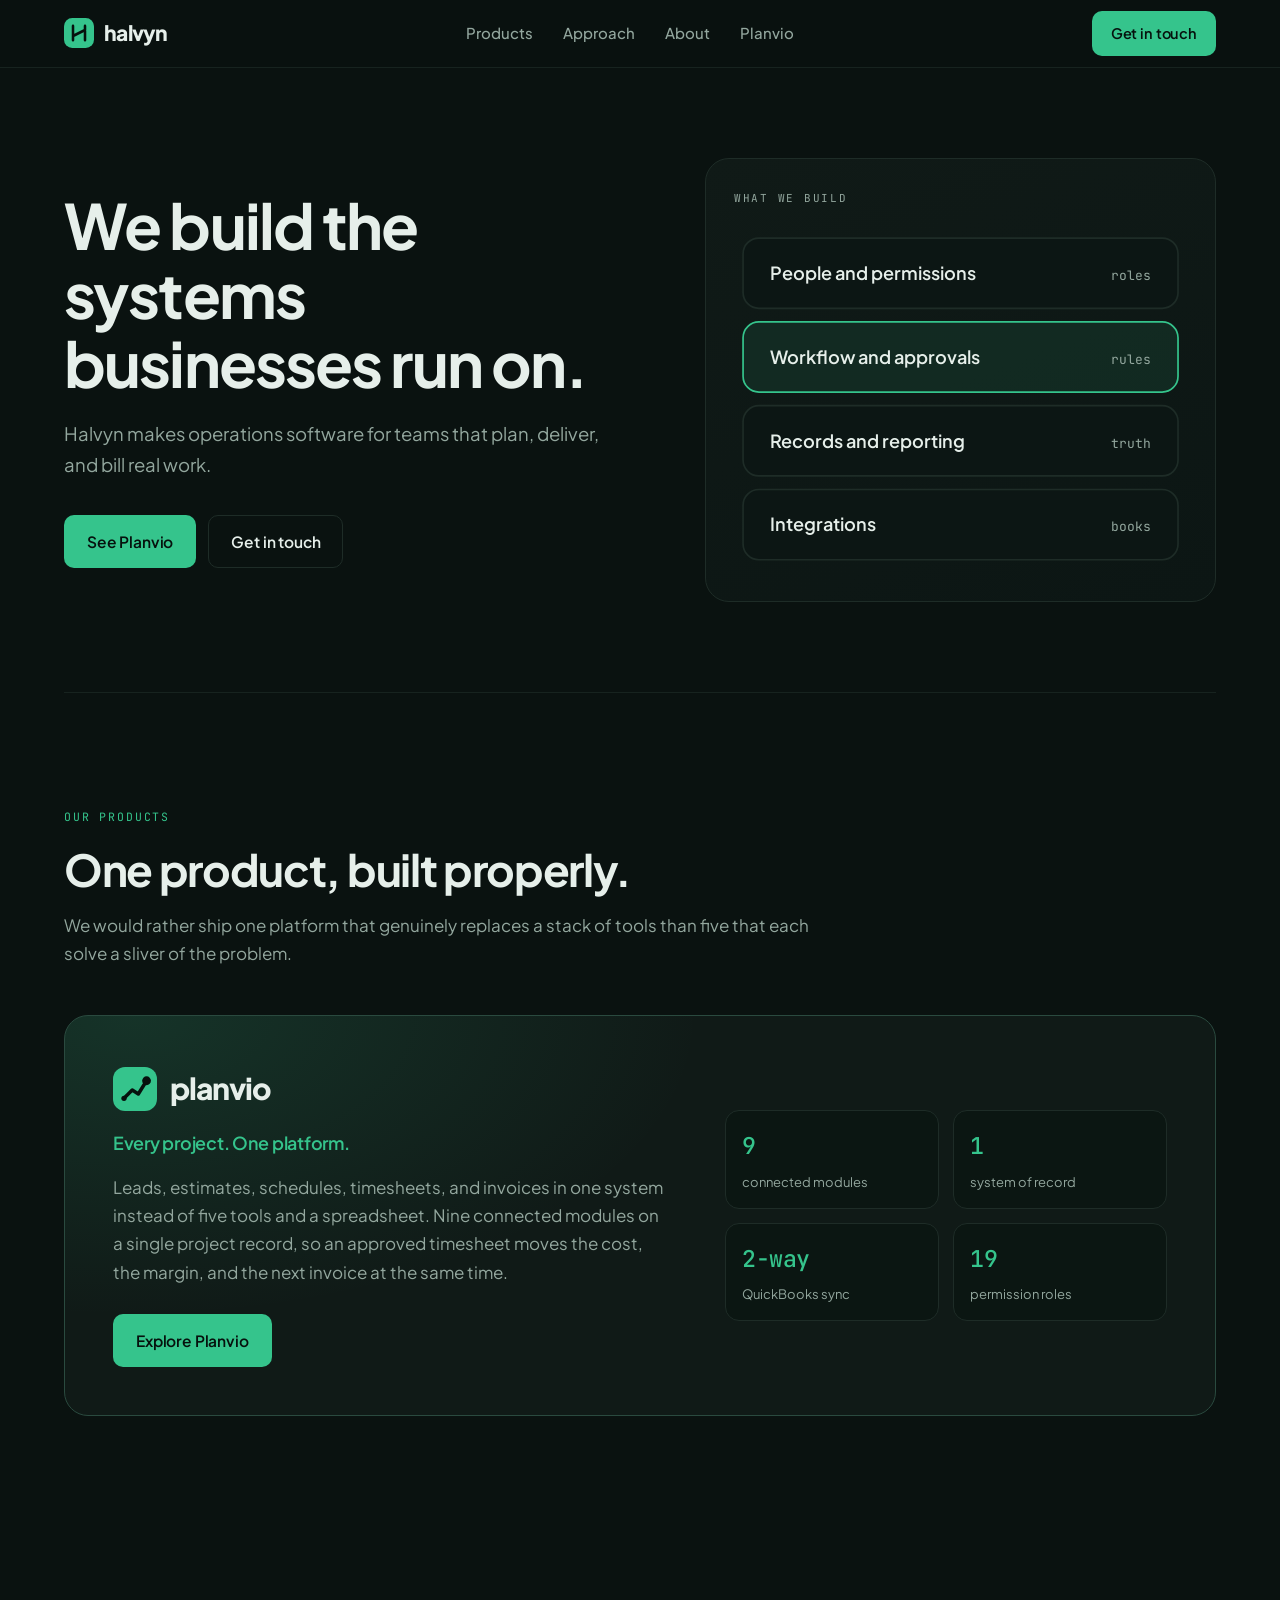
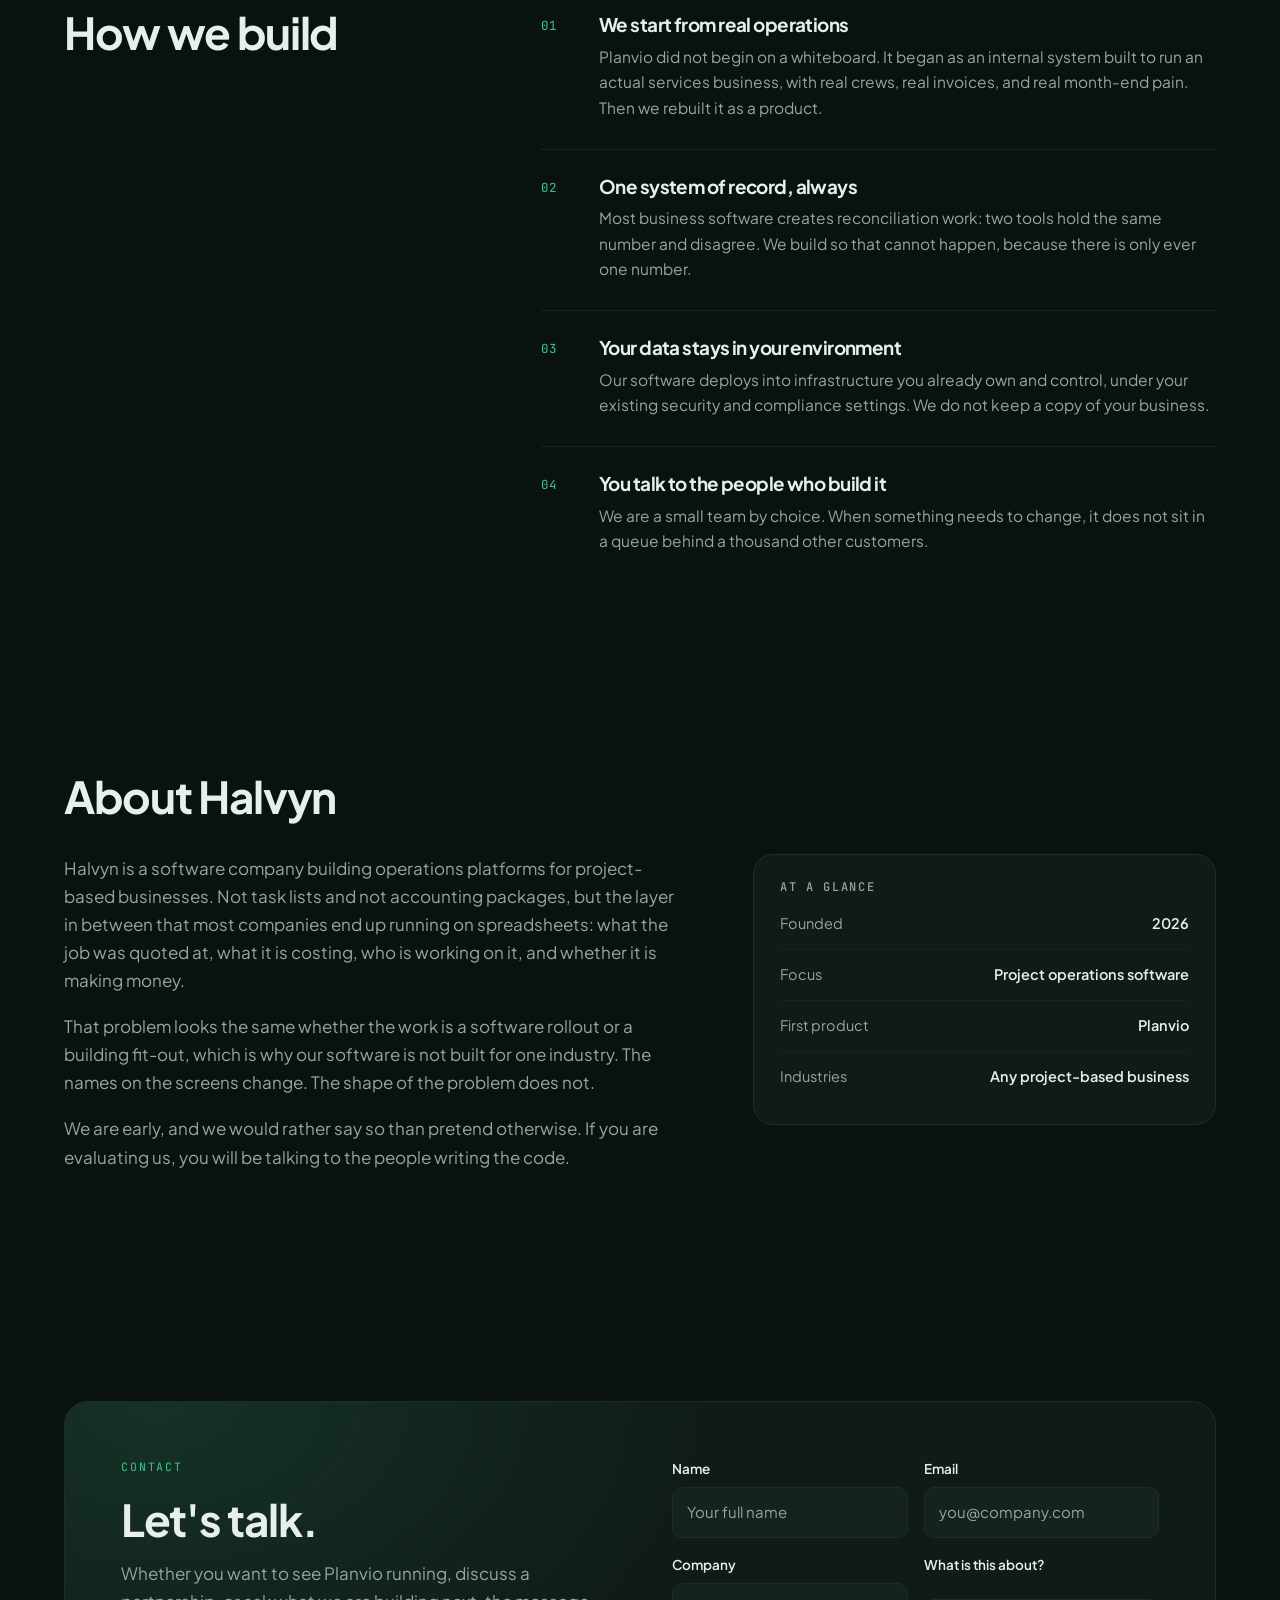
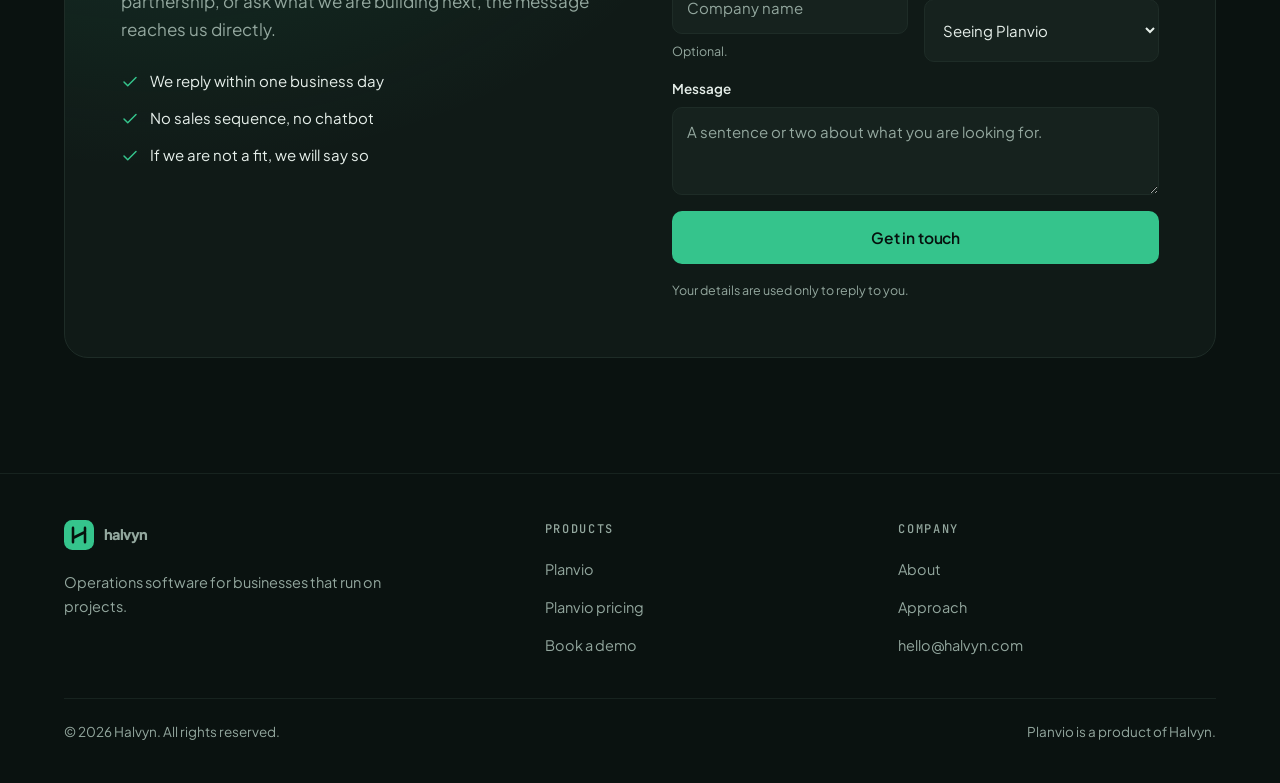
==== commit 729c513a: "Restructure as a company site: Halvyn homepage, Planvio as product page" ====
--- a/index.html
+++ b/index.html
@@ -3,16 +3,16 @@
 <head>
 <meta charset="utf-8">
 <meta name="viewport" content="width=device-width, initial-scale=1">
-<title>Planvio | Every project. One platform.</title>
-<meta name="description" content="Planvio puts leads, estimates, schedules, timesheets, and invoicing in one system. Built for project teams in any industry, IT and non-IT.">
+<title>Halvyn | We build the systems businesses run on.</title>
+<meta name="description" content="Halvyn builds operations software for project-based businesses. Our first product, Planvio, puts estimating, scheduling, timesheets, and invoicing in one platform.">
 
 <link rel="icon" type="image/svg+xml" href="assets/favicon.svg">
 <meta name="theme-color" content="#0A1210">
 
 <meta property="og:type" content="website">
-<meta property="og:title" content="Planvio | Every project. One platform.">
-<meta property="og:description" content="Leads, estimates, schedules, timesheets, and invoices in one system instead of five tools and a spreadsheet.">
-<meta property="og:image" content="assets/mark.svg">
+<meta property="og:title" content="Halvyn | We build the systems businesses run on.">
+<meta property="og:description" content="Operations software for teams that plan, deliver, and bill real work.">
+<meta property="og:image" content="assets/halvyn-mark.svg">
 <meta name="twitter:card" content="summary_large_image">
 
 <link rel="preconnect" href="https://fonts.googleapis.com">
@@ -26,16 +26,16 @@
 <header class="header">
   <div class="shell header__inner">
     <a class="logo" href="#top">
-      <img src="assets/mark.svg" alt="" width="30" height="30">
-      planvio
+      <img src="assets/halvyn-mark.svg" alt="" width="30" height="30">
+      halvyn
     </a>
     <nav class="nav" aria-label="Main">
-      <a href="#platform">Platform</a>
-      <a href="#how">How it works</a>
-      <a href="#who">Who it's for</a>
-      <a href="#pricing">Pricing</a>
+      <a href="#products">Products</a>
+      <a href="#approach">Approach</a>
+      <a href="#about">About</a>
+      <a href="planvio.html">Planvio</a>
     </nav>
-    <a class="btn btn--primary" href="#demo">Book a demo</a>
+    <a class="btn btn--primary" href="#contact">Get in touch</a>
   </div>
 </header>
 
@@ -45,419 +45,212 @@
 <section class="shell hero">
   <div class="hero__grid">
     <div>
-      <h1 class="h-display">Every project.<br>One platform.</h1>
-      <p class="lede">Leads, estimates, schedules, timesheets, and invoices in one
-        system instead of five tools and a spreadsheet.</p>
+      <h1 class="h-display">We build the systems<br>businesses run on.</h1>
+      <p class="lede">Halvyn makes operations software for teams that plan,
+        deliver, and bill real work.</p>
       <div class="hero__cta">
-        <a class="btn btn--primary" href="#demo">Book a demo</a>
-        <a class="btn btn--ghost" href="#platform">See the platform</a>
-      </div>
-    </div>
-
-    <!-- Lifecycle diagram. This is a schematic of the product flow, not a
-         screenshot. Replace with real product screenshots once the demo
-         environment is seeded. -->
+        <a class="btn btn--primary" href="planvio.html">See Planvio</a>
+        <a class="btn btn--ghost" href="#contact">Get in touch</a>
+      </div>
+    </div>
+
+    <!-- What we actually build, as an architecture view rather than a mockup. -->
     <div class="diagram reveal">
-      <p class="diagram__title">One record, five stages</p>
-      <svg viewBox="0 0 420 340" width="100%" role="img"
-           aria-label="A project record moving through five stages: lead, estimate, plan, deliver, and invoice.">
-        <line x1="26" y1="26" x2="26" y2="314" stroke="#1E2C27" stroke-width="2"/>
-        <line x1="26" y1="26" x2="26" y2="170" stroke="#35C48C" stroke-width="2"/>
-
+      <p class="diagram__title">What we build</p>
+      <svg viewBox="0 0 400 296" width="100%" role="img"
+           aria-label="A platform stack: people and permissions, workflow and approvals, records and reporting, and integrations.">
         <g font-family="'Plus Jakarta Sans', sans-serif">
-          <!-- 1 -->
-          <circle cx="26" cy="26" r="8" fill="#35C48C"/>
-          <text x="56" y="22" fill="#E6EFEA" font-size="17" font-weight="600">Lead</text>
-          <text x="56" y="42" fill="#93A79E" font-size="13" font-family="'JetBrains Mono', monospace">contact, source, value</text>
-          <!-- 2 -->
-          <circle cx="26" cy="98" r="8" fill="#35C48C"/>
-          <text x="56" y="94" fill="#E6EFEA" font-size="17" font-weight="600">Estimate</text>
-          <text x="56" y="114" fill="#93A79E" font-size="13" font-family="'JetBrains Mono', monospace">cost basis, margin, quote</text>
-          <!-- 3 -->
-          <circle cx="26" cy="170" r="8" fill="#0A1210" stroke="#35C48C" stroke-width="2.5"/>
-          <text x="56" y="166" fill="#E6EFEA" font-size="17" font-weight="600">Plan</text>
-          <text x="56" y="186" fill="#93A79E" font-size="13" font-family="'JetBrains Mono', monospace">tasks, people, baseline</text>
-          <!-- 4 -->
-          <circle cx="26" cy="242" r="8" fill="#0A1210" stroke="#1E2C27" stroke-width="2.5"/>
-          <text x="56" y="238" fill="#93A79E" font-size="17" font-weight="600">Deliver</text>
-          <text x="56" y="258" fill="#93A79E" font-size="13" font-family="'JetBrains Mono', monospace">progress, changes, hours</text>
-          <!-- 5 -->
-          <circle cx="26" cy="314" r="8" fill="#0A1210" stroke="#1E2C27" stroke-width="2.5"/>
-          <text x="56" y="310" fill="#93A79E" font-size="17" font-weight="600">Invoice</text>
-          <text x="56" y="330" fill="#93A79E" font-size="13" font-family="'JetBrains Mono', monospace">bill, collect, reconcile</text>
+          <rect x="8" y="8" width="384" height="62" rx="14" fill="#0C1614" stroke="#1E2C27" stroke-width="1.5"/>
+          <text x="32" y="45" fill="#E6EFEA" font-size="16" font-weight="600">People and permissions</text>
+
+          <rect x="8" y="82" width="384" height="62" rx="14" fill="rgba(53,196,140,0.10)" stroke="#35C48C" stroke-width="1.5"/>
+          <text x="32" y="119" fill="#E6EFEA" font-size="16" font-weight="600">Workflow and approvals</text>
+
+          <rect x="8" y="156" width="384" height="62" rx="14" fill="#0C1614" stroke="#1E2C27" stroke-width="1.5"/>
+          <text x="32" y="193" fill="#E6EFEA" font-size="16" font-weight="600">Records and reporting</text>
+
+          <rect x="8" y="230" width="384" height="62" rx="14" fill="#0C1614" stroke="#1E2C27" stroke-width="1.5"/>
+          <text x="32" y="267" fill="#E6EFEA" font-size="16" font-weight="600">Integrations</text>
+
+          <g font-family="'JetBrains Mono', monospace" font-size="11.5" fill="#93A79E">
+            <text x="368" y="45" text-anchor="end">roles</text>
+            <text x="368" y="119" text-anchor="end">rules</text>
+            <text x="368" y="193" text-anchor="end">truth</text>
+            <text x="368" y="267" text-anchor="end">books</text>
+          </g>
         </g>
       </svg>
     </div>
   </div>
 </section>
 
-<!-- ============================ capability strip ============================ -->
-<div class="shell">
-  <hr class="rule">
-  <div class="proof">
-    <span class="proof__label">Built in</span>
-    <span class="proof__item">
-      <svg viewBox="0 0 24 24" fill="none" stroke="currentColor" stroke-width="1.75" stroke-linecap="round" stroke-linejoin="round"><path d="M4 4h7v7H4zM13 4h7v7h-7zM4 13h7v7H4zM13 13h7v7h-7z"/></svg>
-      Microsoft 365 and Dataverse
-    </span>
-    <span class="proof__item">
-      <svg viewBox="0 0 24 24" fill="none" stroke="currentColor" stroke-width="1.75" stroke-linecap="round" stroke-linejoin="round"><path d="M4 7h16M4 12h16M4 17h10"/><circle cx="19" cy="17" r="2"/></svg>
-      Two-way QuickBooks sync
-    </span>
-    <span class="proof__item">
-      <svg viewBox="0 0 24 24" fill="none" stroke="currentColor" stroke-width="1.75" stroke-linecap="round" stroke-linejoin="round"><path d="M12 3l8 3.5v5c0 4.6-3.2 8.5-8 9.5-4.8-1-8-4.9-8-9.5v-5z"/><path d="M9.5 12l1.8 1.8L15 10"/></svg>
-      Role-based access control
-    </span>
-    <span class="proof__item">
-      <svg viewBox="0 0 24 24" fill="none" stroke="currentColor" stroke-width="1.75" stroke-linecap="round" stroke-linejoin="round"><ellipse cx="12" cy="6" rx="8" ry="3"/><path d="M4 6v6c0 1.7 3.6 3 8 3s8-1.3 8-3V6"/><path d="M4 12v6c0 1.7 3.6 3 8 3s8-1.3 8-3v-6"/></svg>
-      Your tenant, your data
-    </span>
-  </div>
-  <hr class="rule">
-</div>
-
-<!-- ============================ platform / bento ============================ -->
-<section class="shell section" id="platform">
-  <p class="eyebrow">The platform</p>
-  <h2 class="h-section">Modules that already know<br>about each other.</h2>
+<div class="shell"><hr class="rule"></div>
+
+<!-- ============================ products ============================ -->
+<section class="shell section" id="products">
+  <p class="eyebrow">Our products</p>
+  <h2 class="h-section">One product, built properly.</h2>
   <p class="body-mute" style="margin-top:18px">
-    Everything sits on one project record. Approve a timesheet and the project's
-    cost, its margin, and its next invoice all move at the same time. No exports,
-    no re-keying, no month-end reconciliation ritual.
+    We would rather ship one platform that genuinely replaces a stack of tools
+    than five that each solve a sliver of the problem.
   </p>
 
-  <div class="bento">
-
-    <article class="tile tile--lead reveal">
-      <div>
-        <h3 class="h-card" style="font-size:1.5rem">One record, from first lead to final invoice</h3>
-        <p style="margin-top:12px">
-          Most teams stitch a CRM to a scheduler to a timesheet tool to an
-          accounting package, then spend every Friday making the numbers agree.
-          Planvio keeps them in one place so they cannot disagree.
-        </p>
-      </div>
-      <div class="tile__stats">
-        <div class="stat"><b>9</b><span>connected modules</span></div>
-        <div class="stat"><b>1</b><span>system of record</span></div>
-        <div class="stat"><b>2-way</b><span>QuickBooks sync</span></div>
-        <div class="stat"><b>19</b><span>permission roles</span></div>
-      </div>
-    </article>
-
-    <article class="tile reveal">
-      <div class="tile__icon">
-        <svg viewBox="0 0 24 24" fill="none" stroke="currentColor" stroke-width="1.75" stroke-linecap="round" stroke-linejoin="round"><path d="M16 21v-2a4 4 0 00-4-4H6a4 4 0 00-4 4v2"/><circle cx="9" cy="7" r="4"/><path d="M22 21v-2a4 4 0 00-3-3.87"/></svg>
-      </div>
-      <h3 class="h-card">CRM and estimating</h3>
-      <p>Track leads and customers, then build a real cost basis and turn it into
-        a priced proposal without leaving the record.</p>
-    </article>
-
-    <article class="tile reveal">
-      <div class="tile__icon">
-        <svg viewBox="0 0 24 24" fill="none" stroke="currentColor" stroke-width="1.75" stroke-linecap="round" stroke-linejoin="round"><rect x="3" y="5" width="18" height="16" rx="2"/><path d="M3 10h18M8 3v4M16 3v4M7 15h5"/></svg>
-      </div>
-      <h3 class="h-card">Planning and scheduling</h3>
-      <p>Break work into tasks and work packages, assign people, set a baseline,
-        and lock it once it is approved.</p>
-    </article>
-
-    <article class="tile tile--accent reveal">
-      <div class="tile__icon">
-        <svg viewBox="0 0 24 24" fill="none" stroke="currentColor" stroke-width="1.75" stroke-linecap="round" stroke-linejoin="round"><path d="M3 17l5-5 4 3 8-8"/><path d="M15 7h5v5"/></svg>
-      </div>
-      <h3 class="h-card">Delivery and change control</h3>
-      <p>Progress updates, change orders, variance analysis, risks, and safety
-        records, each routed to the right approver.</p>
-    </article>
-
-    <article class="tile tile--wide reveal">
-      <div class="tile__icon">
-        <svg viewBox="0 0 24 24" fill="none" stroke="currentColor" stroke-width="1.75" stroke-linecap="round" stroke-linejoin="round"><circle cx="12" cy="12" r="9"/><path d="M12 7v5l3 2"/></svg>
-      </div>
-      <h3 class="h-card">Timesheets, workforce and HR</h3>
-      <p>Crews and staff log hours against real tasks. Managers approve once, and
-        the hours flow through to cost, payroll, and the customer invoice. Capacity,
-        skills, and allocations stay in the same system as the plan.</p>
-    </article>
-
-    <article class="tile tile--wide reveal">
-      <div class="tile__icon">
-        <svg viewBox="0 0 24 24" fill="none" stroke="currentColor" stroke-width="1.75" stroke-linecap="round" stroke-linejoin="round"><path d="M12 2v20"/><path d="M17 6.5c0-2-2.2-3-5-3s-5 1-5 3.2c0 4.6 10 2.3 10 6.8 0 2.2-2.2 3.3-5 3.3s-5-1.1-5-3"/></svg>
-      </div>
-      <h3 class="h-card">Finance and accounting</h3>
-      <p>Budgets, actual costs, overhead allocation, accounts payable and
-        receivable, margin by project, and invoices that push straight into
-        QuickBooks with the payments coming back the other way.</p>
-    </article>
-
-  </div>
+  <article class="feature reveal">
+    <div>
+      <div class="feature__brand">
+        <img src="assets/mark.svg" alt="" width="44" height="44">
+        <span>planvio</span>
+      </div>
+      <p class="feature__tag">Every project. One platform.</p>
+      <p class="body-mute" style="margin-top:16px">
+        Leads, estimates, schedules, timesheets, and invoices in one system
+        instead of five tools and a spreadsheet. Nine connected modules on a
+        single project record, so an approved timesheet moves the cost, the
+        margin, and the next invoice at the same time.
+      </p>
+      <div class="hero__cta" style="margin-top:28px">
+        <a class="btn btn--primary" href="planvio.html">Explore Planvio</a>
+      </div>
+    </div>
+
+    <div class="feature__stats">
+      <div class="stat"><b>9</b><span>connected modules</span></div>
+      <div class="stat"><b>1</b><span>system of record</span></div>
+      <div class="stat"><b>2-way</b><span>QuickBooks sync</span></div>
+      <div class="stat"><b>19</b><span>permission roles</span></div>
+    </div>
+  </article>
 </section>
 
-<!-- ============================ how it works ============================ -->
-<section class="shell section--tight" id="how">
-  <h2 class="h-section">How work moves through Planvio</h2>
-  <div class="flow">
-    <div class="step reveal">
-      <span class="step__dot"></span>
-      <h3>Capture</h3>
-      <p>A lead arrives with its contact, source, and value. Nothing gets retyped later.</p>
-    </div>
-    <div class="step reveal">
-      <span class="step__dot"></span>
-      <h3>Quote</h3>
-      <p>Build the cost basis from real rates, add margin, and send a priced proposal.</p>
-    </div>
-    <div class="step reveal">
-      <span class="step__dot"></span>
-      <h3>Plan</h3>
-      <p>Turn the accepted quote into tasks and assignments, then approve the baseline.</p>
-    </div>
-    <div class="step reveal">
-      <span class="step__dot"></span>
-      <h3>Deliver</h3>
-      <p>Track progress, hours, costs, and changes against that baseline as work runs.</p>
-    </div>
-    <div class="step reveal">
-      <span class="step__dot"></span>
-      <h3>Bill</h3>
-      <p>Approve the costs, raise the invoice, and let the books reconcile themselves.</p>
-    </div>
+<!-- ============================ approach ============================ -->
+<section class="shell section--tight" id="approach">
+  <div class="split">
+    <div class="split__lead">
+      <h2 class="h-section">How we build</h2>
+    </div>
+    <ol class="approach">
+      <li class="reveal">
+        <h3>We start from real operations</h3>
+        <p>Planvio did not begin on a whiteboard. It began as an internal system
+          built to run an actual services business, with real crews, real
+          invoices, and real month-end pain. Then we rebuilt it as a product.</p>
+      </li>
+      <li class="reveal">
+        <h3>One system of record, always</h3>
+        <p>Most business software creates reconciliation work: two tools hold the
+          same number and disagree. We build so that cannot happen, because
+          there is only ever one number.</p>
+      </li>
+      <li class="reveal">
+        <h3>Your data stays in your environment</h3>
+        <p>Our software deploys into infrastructure you already own and control,
+          under your existing security and compliance settings. We do not keep a
+          copy of your business.</p>
+      </li>
+      <li class="reveal">
+        <h3>You talk to the people who build it</h3>
+        <p>We are a small team by choice. When something needs to change, it does
+          not sit in a queue behind a thousand other customers.</p>
+      </li>
+    </ol>
   </div>
 </section>
 
-<!-- ============================ who it's for ============================ -->
-<section class="shell section" id="who">
-  <h2 class="h-section">Built for project work,<br>not for one industry.</h2>
-  <p class="body-mute" style="margin-top:18px">
-    A sprint and a site visit are the same shape of problem: scoped work, assigned
-    people, tracked hours, and a client who wants to know where the money went.
-  </p>
-
-  <div class="audience">
-    <article class="aud reveal">
-      <div class="aud__media">
-        <img src="https://picsum.photos/seed/planvio-software-team-desk/960/540"
-             alt="A software team working together at a desk" loading="lazy" width="960" height="540">
-      </div>
-      <div class="aud__body">
-        <h3>Software and IT teams</h3>
-        <p>Agencies, consultancies, and internal delivery teams running billable work.</p>
-        <ul>
-          <li><svg viewBox="0 0 24 24" fill="none" stroke="currentColor" stroke-width="2" stroke-linecap="round" stroke-linejoin="round"><path d="M20 6L9 17l-5-5"/></svg>Quote a statement of work from real blended rates</li>
-          <li><svg viewBox="0 0 24 24" fill="none" stroke="currentColor" stroke-width="2" stroke-linecap="round" stroke-linejoin="round"><path d="M20 6L9 17l-5-5"/></svg>See utilisation and capacity before you sell the next project</li>
-          <li><svg viewBox="0 0 24 24" fill="none" stroke="currentColor" stroke-width="2" stroke-linecap="round" stroke-linejoin="round"><path d="M20 6L9 17l-5-5"/></svg>Bill time and materials or fixed price from the same timesheets</li>
-        </ul>
-      </div>
-    </article>
-
-    <article class="aud reveal">
-      <div class="aud__media">
-        <img src="https://picsum.photos/seed/planvio-field-crew-site-plans/960/540"
-             alt="A field crew reviewing plans on site" loading="lazy" width="960" height="540">
-      </div>
-      <div class="aud__body">
-        <h3>Field and services teams</h3>
-        <p>Contractors, installers, maintenance, engineering, and facilities operations.</p>
-        <ul>
-          <li><svg viewBox="0 0 24 24" fill="none" stroke="currentColor" stroke-width="2" stroke-linecap="round" stroke-linejoin="round"><path d="M20 6L9 17l-5-5"/></svg>Site assessments, photos, and reports attached to the job</li>
-          <li><svg viewBox="0 0 24 24" fill="none" stroke="currentColor" stroke-width="2" stroke-linecap="round" stroke-linejoin="round"><path d="M20 6L9 17l-5-5"/></svg>Change orders and variances approved before they become disputes</li>
-          <li><svg viewBox="0 0 24 24" fill="none" stroke="currentColor" stroke-width="2" stroke-linecap="round" stroke-linejoin="round"><path d="M20 6L9 17l-5-5"/></svg>Safety records and non-conformance tracked against the same project</li>
-        </ul>
-      </div>
-    </article>
+<!-- ============================ about ============================ -->
+<section class="shell section" id="about">
+  <h2 class="h-section">About Halvyn</h2>
+  <div class="about">
+    <div>
+      <p class="body-mute">
+        Halvyn is a software company building operations platforms for
+        project-based businesses. Not task lists and not accounting packages, but
+        the layer in between that most companies end up running on spreadsheets:
+        what the job was quoted at, what it is costing, who is working on it, and
+        whether it is making money.
+      </p>
+      <p class="body-mute" style="margin-top:18px">
+        That problem looks the same whether the work is a software rollout or a
+        building fit-out, which is why our software is not built for one
+        industry. The names on the screens change. The shape of the problem does
+        not.
+      </p>
+      <p class="body-mute" style="margin-top:18px">
+        We are early, and we would rather say so than pretend otherwise. If you
+        are evaluating us, you will be talking to the people writing the code.
+      </p>
+    </div>
+
+    <!-- TODO: set the real registered location once the company is formed. -->
+    <aside class="facts reveal">
+      <h3>At a glance</h3>
+      <dl>
+        <div><dt>Founded</dt><dd>2026</dd></div>
+        <div><dt>Focus</dt><dd>Project operations software</dd></div>
+        <div><dt>First product</dt><dd>Planvio</dd></div>
+        <div><dt>Industries</dt><dd>Any project-based business</dd></div>
+      </dl>
+    </aside>
   </div>
 </section>
 
-<!-- ============================ replaces ============================ -->
-<section class="shell section--tight">
-  <h2 class="h-section">Replaces the stack you<br>are already paying for.</h2>
-  <div class="replaces">
-    <article class="repl reveal">
-      <h3>Instead of</h3>
-      <ul>
-        <li><strong>A CRM</strong> for leads and customers</li>
-        <li><strong>A scheduler</strong> for tasks and Gantt charts</li>
-        <li><strong>A timesheet tool</strong> for hours</li>
-        <li><strong>A spreadsheet</strong> for estimates and margin</li>
-        <li><strong>A second spreadsheet</strong> for the first one</li>
-      </ul>
-    </article>
-    <article class="repl reveal">
-      <h3>You get</h3>
-      <ul>
-        <li>One project record every module writes to</li>
-        <li>One set of rates driving cost, price, and payroll</li>
-        <li>One approval trail, auditable end to end</li>
-        <li>One place to answer "is this job making money"</li>
-        <li>One login for the whole team</li>
-      </ul>
-    </article>
-    <article class="repl reveal">
-      <h3>What changes</h3>
-      <ul>
-        <li>Month-end stops being a reconciliation project</li>
-        <li>Margin is visible while you can still act on it</li>
-        <li>Approvals happen in the system, not in email</li>
-        <li>New staff learn one tool instead of five</li>
-        <li>Your books match your projects by default</li>
-      </ul>
-    </article>
-  </div>
-</section>
-
-<!-- ============================ pricing ============================ -->
-<section class="shell section" id="pricing">
-  <p class="eyebrow">Pricing</p>
-  <h2 class="h-section">Two ways to run Planvio</h2>
-
-  <div class="plans">
-    <article class="plan plan--feature reveal">
-      <span class="plan__chip">Available now</span>
-      <h3>Planvio for Microsoft 365</h3>
-      <p class="body-mute">Deployed into your own Microsoft tenant. Your data never
-        leaves your environment, and it connects to the Microsoft services you
-        already run.</p>
-      <!-- TODO pricing: replace "Custom quote" with a real number once you have
-           set implementation and support pricing. A visible price signal
-           measurably increases demo bookings for B2B software. -->
-      <p class="plan__price">Custom quote<br><small>Scoped to your team size and modules</small></p>
-      <ul>
-        <li><svg viewBox="0 0 24 24" fill="none" stroke="currentColor" stroke-width="2" stroke-linecap="round" stroke-linejoin="round"><path d="M20 6L9 17l-5-5"/></svg>All nine modules included</li>
-        <li><svg viewBox="0 0 24 24" fill="none" stroke="currentColor" stroke-width="2" stroke-linecap="round" stroke-linejoin="round"><path d="M20 6L9 17l-5-5"/></svg>Installed and configured for your workflow</li>
-        <li><svg viewBox="0 0 24 24" fill="none" stroke="currentColor" stroke-width="2" stroke-linecap="round" stroke-linejoin="round"><path d="M20 6L9 17l-5-5"/></svg>QuickBooks, Outlook, and Teams connected</li>
-        <li><svg viewBox="0 0 24 24" fill="none" stroke="currentColor" stroke-width="2" stroke-linecap="round" stroke-linejoin="round"><path d="M20 6L9 17l-5-5"/></svg>Data migrated from your spreadsheets</li>
-        <li><svg viewBox="0 0 24 24" fill="none" stroke="currentColor" stroke-width="2" stroke-linecap="round" stroke-linejoin="round"><path d="M20 6L9 17l-5-5"/></svg>Roles mapped to your org, then training</li>
-      </ul>
-      <a class="btn btn--primary btn--block" href="#demo">Book a demo</a>
-      <p class="form__note" style="margin-top:12px">Microsoft 365 and Power Platform
-        licensing is billed by Microsoft, separately.</p>
-    </article>
-
-    <article class="plan reveal">
-      <span class="plan__chip plan__chip--quiet">In development</span>
-      <h3>Planvio Cloud</h3>
-      <p class="body-mute">Sign up with an email address and start the same day. No
-        Microsoft tenant, no IT department, no installation.</p>
-      <p class="plan__price">Per user, monthly<br><small>Pricing announced at launch</small></p>
-      <ul>
-        <li><svg viewBox="0 0 24 24" fill="none" stroke="currentColor" stroke-width="2" stroke-linecap="round" stroke-linejoin="round"><path d="M20 6L9 17l-5-5"/></svg>Self-serve signup and free trial</li>
-        <li><svg viewBox="0 0 24 24" fill="none" stroke="currentColor" stroke-width="2" stroke-linecap="round" stroke-linejoin="round"><path d="M20 6L9 17l-5-5"/></svg>Same modules, hosted by us</li>
-        <li><svg viewBox="0 0 24 24" fill="none" stroke="currentColor" stroke-width="2" stroke-linecap="round" stroke-linejoin="round"><path d="M20 6L9 17l-5-5"/></svg>Early access for waitlist companies</li>
-        <li><svg viewBox="0 0 24 24" fill="none" stroke="currentColor" stroke-width="2" stroke-linecap="round" stroke-linejoin="round"><path d="M20 6L9 17l-5-5"/></svg>Founding-customer pricing, locked in</li>
-      </ul>
-      <a class="btn btn--ghost btn--block" href="#demo">Join the waitlist</a>
-    </article>
-  </div>
-</section>
-
-<!-- ============================ faq ============================ -->
-<section class="shell section--tight">
-  <h2 class="h-section">Questions we get asked</h2>
-  <div class="faq">
-    <details>
-      <summary>Is this only for construction or field companies?</summary>
-      <p>No. Planvio was built to handle the hardest version of project work,
-        which happens to involve crews, site records, and heavy cost tracking. That
-        same structure fits software delivery, consulting, engineering, events,
-        and manufacturing. You switch off the modules you do not need.</p>
-    </details>
-    <details>
-      <summary>Do we need Microsoft 365 to use it?</summary>
-      <p>For the edition available today, yes. Planvio runs on the Microsoft Power
-        Platform, so each customer needs a Microsoft tenant and Power Platform
-        licensing, which is billed by Microsoft. Planvio Cloud removes that
-        requirement and is in development. Join the waitlist and we will price it
-        for you first.</p>
-    </details>
-    <details>
-      <summary>Does it connect to QuickBooks?</summary>
-      <p>Yes, in both directions. Estimates, bills, and invoices push from Planvio
-        into QuickBooks, and payment status, vendors, and customers come back. Hours
-        can also be pushed to QuickBooks Time for payroll.</p>
-    </details>
-    <details>
-      <summary>Can we control who sees what?</summary>
-      <p>Yes. Access is controlled by a role matrix covering every screen and
-        action, with nineteen role types out of the box and the ability to scope a
-        user to only the projects they are assigned to. You can edit the matrix
-        yourself, and preview the app as any role to check it.</p>
-    </details>
-    <details>
-      <summary>Where does our data live?</summary>
-      <p>In your own Microsoft Dataverse environment, inside your tenant, under
-        your existing security and compliance settings. We do not hold a copy.</p>
-    </details>
-    <details>
-      <summary>Can you migrate what we already have?</summary>
-      <p>Yes. Projects, contacts, rates, and historical costs can be imported from
-        spreadsheets, Smartsheet, or QuickBooks as part of setup. That import is
-        usually the first thing we do, because a demo on your own data is far more
-        convincing than a demo on ours.</p>
-    </details>
-  </div>
-</section>
-
-<!-- ============================ demo ============================ -->
-<section class="shell section" id="demo">
+<!-- ============================ contact ============================ -->
+<section class="shell section" id="contact">
   <div class="demo">
     <div>
-      <p class="eyebrow">Get started</p>
-      <h2 class="h-section">See it on your<br>own workflow.</h2>
+      <p class="eyebrow">Contact</p>
+      <h2 class="h-section">Let's talk.</h2>
       <p class="body-mute" style="margin-top:16px">
-        A live walkthrough, roughly forty minutes. We start by asking how you run
-        projects today, then show the parts of Planvio that replace it.
+        Whether you want to see Planvio running, discuss a partnership, or ask
+        what we are building next, the message reaches us directly.
       </p>
       <ul class="demo__points">
-        <li><svg viewBox="0 0 24 24" fill="none" stroke="currentColor" stroke-width="2" stroke-linecap="round" stroke-linejoin="round"><path d="M20 6L9 17l-5-5"/></svg>No slide deck, the actual product</li>
-        <li><svg viewBox="0 0 24 24" fill="none" stroke="currentColor" stroke-width="2" stroke-linecap="round" stroke-linejoin="round"><path d="M20 6L9 17l-5-5"/></svg>We answer whether it fits, honestly</li>
-        <li><svg viewBox="0 0 24 24" fill="none" stroke="currentColor" stroke-width="2" stroke-linecap="round" stroke-linejoin="round"><path d="M20 6L9 17l-5-5"/></svg>No obligation and no sales sequence</li>
+        <li><svg viewBox="0 0 24 24" fill="none" stroke="currentColor" stroke-width="2" stroke-linecap="round" stroke-linejoin="round"><path d="M20 6L9 17l-5-5"/></svg>We reply within one business day</li>
+        <li><svg viewBox="0 0 24 24" fill="none" stroke="currentColor" stroke-width="2" stroke-linecap="round" stroke-linejoin="round"><path d="M20 6L9 17l-5-5"/></svg>No sales sequence, no chatbot</li>
+        <li><svg viewBox="0 0 24 24" fill="none" stroke="currentColor" stroke-width="2" stroke-linecap="round" stroke-linejoin="round"><path d="M20 6L9 17l-5-5"/></svg>If we are not a fit, we will say so</li>
       </ul>
     </div>
 
-    <form class="form" id="demo-form" novalidate>
+    <form class="form" id="contact-form" novalidate>
       <div class="form__row">
         <div class="field">
-          <label for="f-name">Name</label>
-          <input id="f-name" name="name" type="text" autocomplete="name" placeholder="Your full name" required>
+          <label for="c-name">Name</label>
+          <input id="c-name" name="name" type="text" autocomplete="name" placeholder="Your full name" required>
           <span class="field__error">Please enter your name.</span>
         </div>
         <div class="field">
-          <label for="f-email">Work email</label>
-          <input id="f-email" name="email" type="email" autocomplete="email" placeholder="you@company.com" required>
-          <span class="field__error">Please enter a valid work email.</span>
+          <label for="c-email">Email</label>
+          <input id="c-email" name="email" type="email" autocomplete="email" placeholder="you@company.com" required>
+          <span class="field__error">Please enter a valid email address.</span>
         </div>
       </div>
 
       <div class="form__row">
         <div class="field">
-          <label for="f-company">Company</label>
-          <input id="f-company" name="company" type="text" autocomplete="organization" placeholder="Company name" required>
-          <span class="field__error">Please enter your company.</span>
+          <label for="c-company">Company</label>
+          <input id="c-company" name="company" type="text" autocomplete="organization" placeholder="Company name">
+          <span class="hint">Optional.</span>
         </div>
         <div class="field">
-          <label for="f-size">Team size</label>
-          <select id="f-size" name="teamSize">
-            <option value="1-10">1 to 10 people</option>
-            <option value="11-50" selected>11 to 50 people</option>
-            <option value="51-200">51 to 200 people</option>
-            <option value="200+">More than 200</option>
+          <label for="c-topic">What is this about?</label>
+          <select id="c-topic" name="topic">
+            <option value="demo" selected>Seeing Planvio</option>
+            <option value="partnership">Partnership</option>
+            <option value="careers">Working with you</option>
+            <option value="other">Something else</option>
           </select>
         </div>
       </div>
 
       <div class="field">
-        <label for="f-stack">What are you using today?</label>
-        <textarea id="f-stack" name="stack" placeholder="For example: spreadsheets for estimates, QuickBooks for the books, and email for approvals."></textarea>
-        <span class="hint">Optional, but it makes the demo far more useful.</span>
-      </div>
-
-      <div class="form__status" id="form-status" role="status" aria-live="polite"></div>
-
-      <button class="btn btn--primary btn--block" type="submit" id="form-submit">Book a demo</button>
-      <p class="form__note">We reply within one business day. Your details are used
-        only to arrange the demo.</p>
+        <label for="c-message">Message</label>
+        <textarea id="c-message" name="message" placeholder="A sentence or two about what you are looking for." required></textarea>
+        <span class="field__error">Please add a short message.</span>
+      </div>
+
+      <div class="form__status" id="contact-status" role="status" aria-live="polite"></div>
+
+      <button class="btn btn--primary btn--block" type="submit" id="contact-submit">Get in touch</button>
+      <p class="form__note">Your details are used only to reply to you.</p>
     </form>
   </div>
 </section>
@@ -470,28 +263,28 @@
     <div class="footer__grid">
       <div>
         <a class="logo" href="#top">
-          <img src="assets/mark.svg" alt="" width="30" height="30">
-          planvio
+          <img src="assets/halvyn-mark.svg" alt="" width="30" height="30">
+          halvyn
         </a>
         <p class="body-mute" style="margin-top:14px;font-size:14.5px;max-width:34ch">
-          Project operations in one platform. Built by Halvyn.
+          Operations software for businesses that run on projects.
         </p>
       </div>
       <div>
-        <h4>Product</h4>
+        <h4>Products</h4>
         <ul>
-          <li><a href="#platform">Platform</a></li>
-          <li><a href="#how">How it works</a></li>
-          <li><a href="#who">Who it's for</a></li>
-          <li><a href="#pricing">Pricing</a></li>
+          <li><a href="planvio.html">Planvio</a></li>
+          <li><a href="planvio.html#pricing">Planvio pricing</a></li>
+          <li><a href="planvio.html#demo">Book a demo</a></li>
         </ul>
       </div>
       <div>
         <h4>Company</h4>
         <ul>
-          <li><a href="#demo">Book a demo</a></li>
-          <!-- TODO: replace with your real contact address once the domain is live -->
-          <li><a href="mailto:hello@planvio.app">hello@planvio.app</a></li>
+          <li><a href="#about">About</a></li>
+          <li><a href="#approach">Approach</a></li>
+          <!-- TODO: replace with your real address once the domain is live -->
+          <li><a href="mailto:hello@halvyn.com">hello@halvyn.com</a></li>
         </ul>
       </div>
     </div>
@@ -503,10 +296,7 @@
 </footer>
 
 <script>
-/* ---------------------------------------------------------------------------
-   1. Scroll reveal. IntersectionObserver, never a scroll listener.
-      Skipped entirely when the visitor prefers reduced motion.
-   ------------------------------------------------------------------------ */
+/* Scroll reveal. IntersectionObserver, never a scroll listener. */
 (function () {
   var reduce = window.matchMedia('(prefers-reduced-motion: reduce)').matches;
   var items = document.querySelectorAll('.reveal');
@@ -524,23 +314,15 @@
   items.forEach(function (el) { io.observe(el); });
 })();
 
-/* ---------------------------------------------------------------------------
-   2. Demo request form.
-
-   ENDPOINT: set this to where the lead should go. Two good options:
-     a) Your existing Power Automate "Planvio Lead" HTTP trigger URL.
-     b) A free form relay such as https://formspree.io/f/xxxxxxx
-
-   While ENDPOINT is empty the form falls back to opening the visitor's email
-   client with the details pre-filled, so the page still works today.
-   ------------------------------------------------------------------------ */
+/* Contact form. Set ENDPOINT to your Power Automate HTTP trigger or a Formspree
+   URL. While it is empty the form falls back to the visitor's email client. */
 (function () {
   var ENDPOINT = '';
-  var FALLBACK_EMAIL = 'hello@planvio.app';
-
-  var form   = document.getElementById('demo-form');
-  var status = document.getElementById('form-status');
-  var button = document.getElementById('form-submit');
+  var FALLBACK_EMAIL = 'hello@halvyn.com';
+
+  var form   = document.getElementById('contact-form');
+  var status = document.getElementById('contact-status');
+  var button = document.getElementById('contact-submit');
   if (!form) return;
 
   function setInvalid(input, bad) {
@@ -549,16 +331,21 @@
 
   function validate() {
     var ok = true;
-    ['f-name', 'f-company'].forEach(function (id) {
-      var el = document.getElementById(id);
-      var bad = el.value.trim() === '';
-      setInvalid(el, bad);
-      if (bad) ok = false;
-    });
-    var email = document.getElementById('f-email');
+    var name = document.getElementById('c-name');
+    var badName = name.value.trim() === '';
+    setInvalid(name, badName);
+    if (badName) ok = false;
+
+    var message = document.getElementById('c-message');
+    var badMessage = message.value.trim() === '';
+    setInvalid(message, badMessage);
+    if (badMessage) ok = false;
+
+    var email = document.getElementById('c-email');
     var badEmail = !/^[^\s@]+@[^\s@]+\.[^\s@]{2,}$/.test(email.value.trim());
     setInvalid(email, badEmail);
     if (badEmail) ok = false;
+
     return ok;
   }
 
@@ -571,7 +358,7 @@
     button.disabled = on;
     button.innerHTML = on
       ? '<span class="spinner" aria-hidden="true"></span> Sending'
-      : 'Book a demo';
+      : 'Get in touch';
   }
 
   form.addEventListener('submit', function (event) {
@@ -584,25 +371,25 @@
     }
 
     var payload = {
-      name:     document.getElementById('f-name').value.trim(),
-      email:    document.getElementById('f-email').value.trim(),
-      company:  document.getElementById('f-company').value.trim(),
-      teamSize: document.getElementById('f-size').value,
-      stack:    document.getElementById('f-stack').value.trim(),
-      source:   'planvio-site'
+      name:    document.getElementById('c-name').value.trim(),
+      email:   document.getElementById('c-email').value.trim(),
+      company: document.getElementById('c-company').value.trim(),
+      topic:   document.getElementById('c-topic').value,
+      message: document.getElementById('c-message').value.trim(),
+      source:  'halvyn-site'
     };
 
     if (!ENDPOINT) {
       var body =
         'Name: ' + payload.name + '\n' +
         'Email: ' + payload.email + '\n' +
-        'Company: ' + payload.company + '\n' +
-        'Team size: ' + payload.teamSize + '\n\n' +
-        'Currently using:\n' + (payload.stack || 'Not provided');
+        'Company: ' + (payload.company || 'Not provided') + '\n' +
+        'Topic: ' + payload.topic + '\n\n' +
+        payload.message;
       window.location.href = 'mailto:' + FALLBACK_EMAIL +
-        '?subject=' + encodeURIComponent('Demo request: ' + payload.company) +
+        '?subject=' + encodeURIComponent('Enquiry from ' + payload.name) +
         '&body=' + encodeURIComponent(body);
-      show('ok', 'Opening your email client so you can send the request.');
+      show('ok', 'Opening your email client so you can send the message.');
       return;
     }
 
@@ -615,7 +402,7 @@
       .then(function (response) {
         if (!response.ok) throw new Error('Request failed');
         form.reset();
-        show('ok', 'Thanks. We will be in touch within one business day.');
+        show('ok', 'Thanks. We will reply within one business day.');
       })
       .catch(function () {
         show('err', 'Something went wrong. Please email ' + FALLBACK_EMAIL + ' instead.');
--- a/styles.css
+++ b/styles.css
@@ -587,6 +587,131 @@
 }
 @media (max-width: 720px) { .footer__grid { grid-template-columns: 1fr 1fr; } }
 
+/* ---------- product feature panel (company homepage) ---------- */
+
+.feature {
+  margin-top: 48px;
+  border: 1px solid #2A4A3F;
+  border-radius: var(--r-media);
+  background:
+    radial-gradient(85% 130% at 6% 0%, rgba(53,196,140,.15), transparent 58%),
+    var(--ink-2);
+  padding: clamp(30px, 4vw, 48px);
+  display: grid;
+  grid-template-columns: 1.25fr 1fr;
+  gap: clamp(32px, 5vw, 60px);
+  align-items: center;
+}
+.feature__brand {
+  display: flex;
+  align-items: center;
+  gap: 13px;
+  font-size: 30px;
+  font-weight: 800;
+  letter-spacing: -0.035em;
+  color: var(--mist);
+}
+.feature__brand img { width: 44px; height: 44px; display: block; }
+.feature__tag {
+  margin-top: 14px;
+  font-size: 1.12rem;
+  font-weight: 600;
+  letter-spacing: -0.015em;
+  color: var(--accent);
+}
+.feature__stats { display: grid; grid-template-columns: repeat(2, 1fr); gap: 14px; }
+
+@media (max-width: 880px) {
+  .feature { grid-template-columns: 1fr; }
+}
+
+/* ---------- sticky-lead split (approach) ---------- */
+
+.split {
+  display: grid;
+  grid-template-columns: 0.75fr 1.25fr;
+  gap: clamp(32px, 6vw, 72px);
+  align-items: start;
+}
+.split__lead { position: sticky; top: 108px; }
+
+@media (max-width: 880px) {
+  .split { grid-template-columns: 1fr; }
+  .split__lead { position: static; }
+}
+
+.approach {
+  list-style: none;
+  counter-reset: step;
+  margin: 0;
+  padding: 0;
+  display: grid;
+  gap: 2px;
+}
+.approach li {
+  counter-increment: step;
+  position: relative;
+  padding: 26px 0 26px 58px;
+  border-top: 1px solid var(--line-soft);
+}
+.approach li:first-child { border-top: 0; padding-top: 6px; }
+.approach li::before {
+  content: counter(step, decimal-leading-zero);
+  position: absolute;
+  left: 0;
+  top: 28px;
+  font-family: var(--mono);
+  font-size: 12.5px;
+  color: var(--accent);
+}
+.approach li:first-child::before { top: 8px; }
+.approach h3 { font-size: 1.18rem; margin-bottom: 9px; }
+.approach p { color: var(--mute); font-size: 15.5px; max-width: 62ch; }
+
+/* ---------- about ---------- */
+
+.about {
+  display: grid;
+  grid-template-columns: 1.35fr 1fr;
+  gap: clamp(32px, 5vw, 64px);
+  margin-top: 34px;
+  align-items: start;
+}
+.facts {
+  border: 1px solid var(--line);
+  border-radius: var(--r-card);
+  background: var(--ink-2);
+  padding: 26px 26px 22px;
+}
+.facts h3 {
+  font-size: 12px;
+  font-family: var(--mono);
+  letter-spacing: .14em;
+  text-transform: uppercase;
+  color: var(--mute);
+  font-weight: 500;
+  margin-bottom: 18px;
+}
+.facts dl { margin: 0; display: grid; gap: 0; }
+.facts dl > div {
+  display: flex;
+  justify-content: space-between;
+  gap: 18px;
+  padding: 13px 0;
+  border-top: 1px solid var(--line-soft);
+}
+.facts dl > div:first-child { border-top: 0; padding-top: 0; }
+.facts dt { font-size: 14.5px; color: var(--mute); }
+.facts dd {
+  margin: 0;
+  font-size: 14.5px;
+  font-weight: 600;
+  color: var(--mist);
+  text-align: right;
+}
+
+@media (max-width: 880px) { .about { grid-template-columns: 1fr; } }
+
 /* ---------- scroll reveal ---------- */
 
 @media (prefers-reduced-motion: no-preference) {
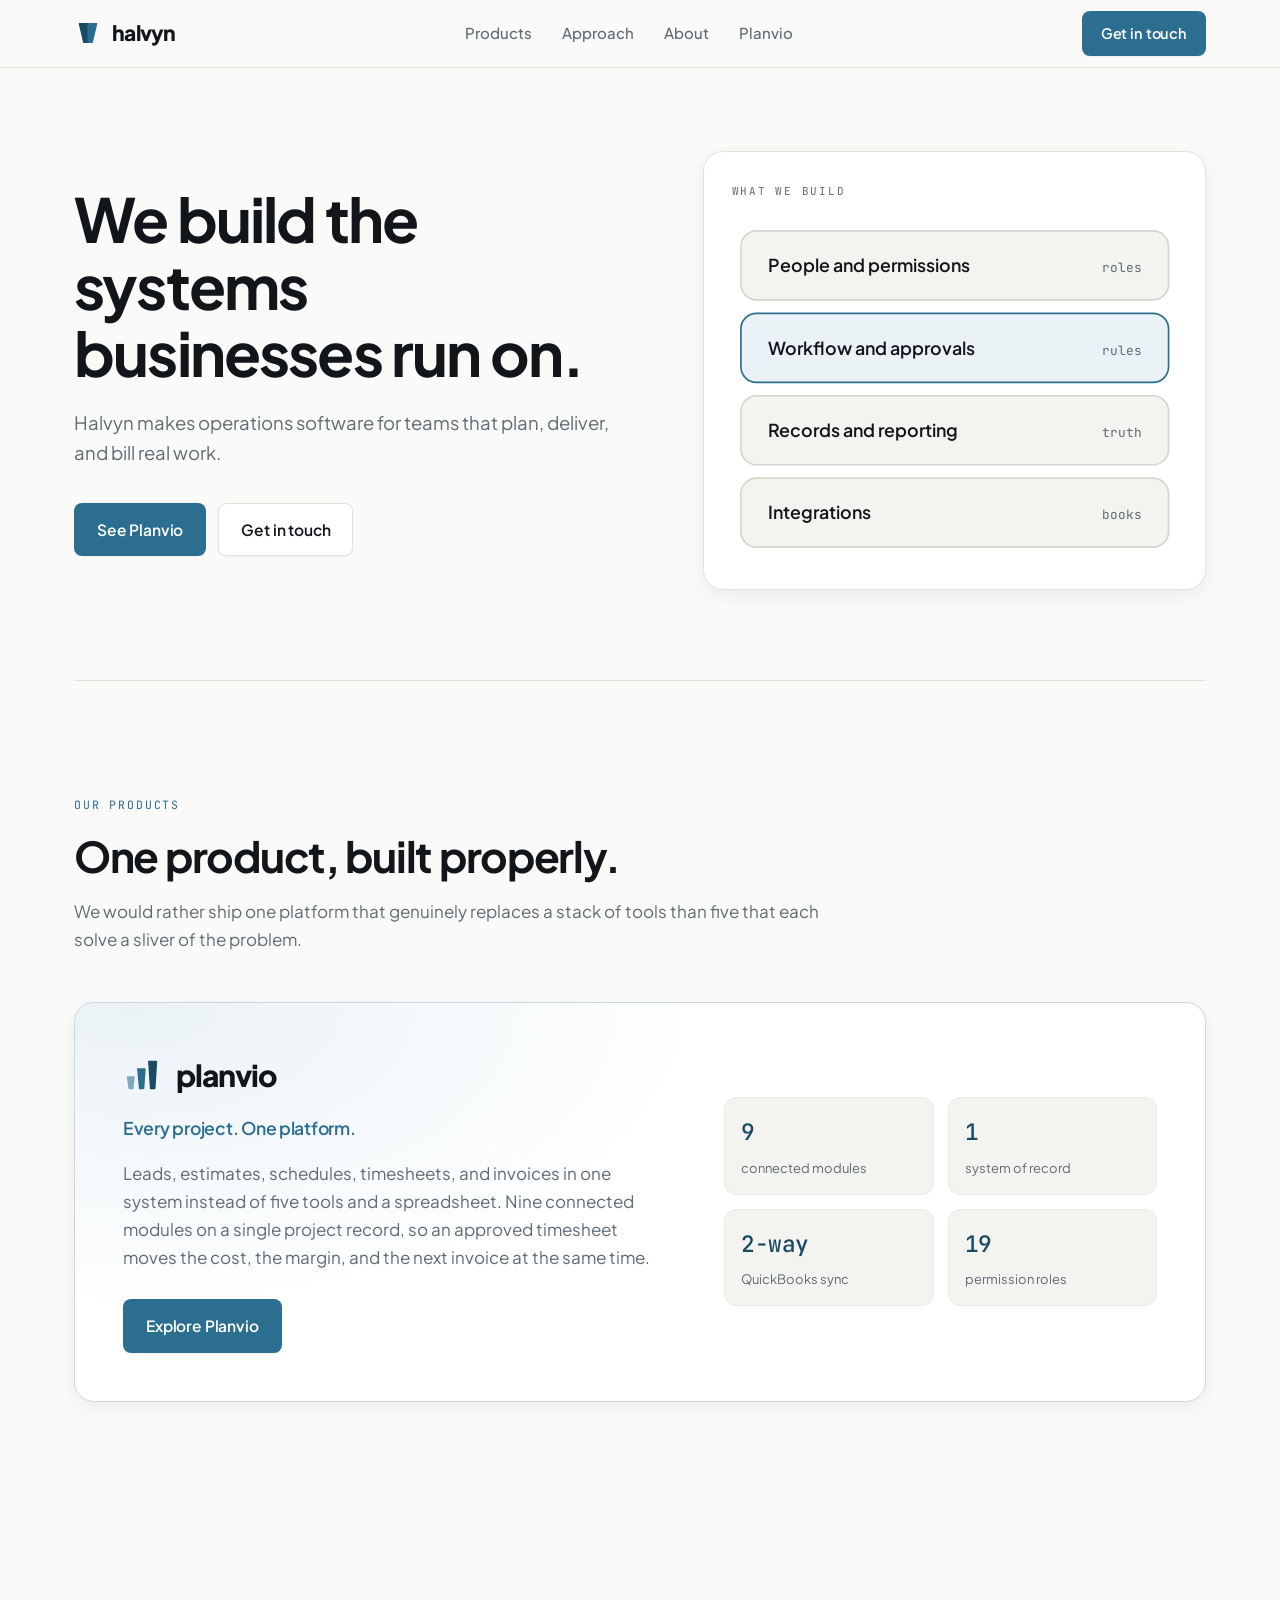
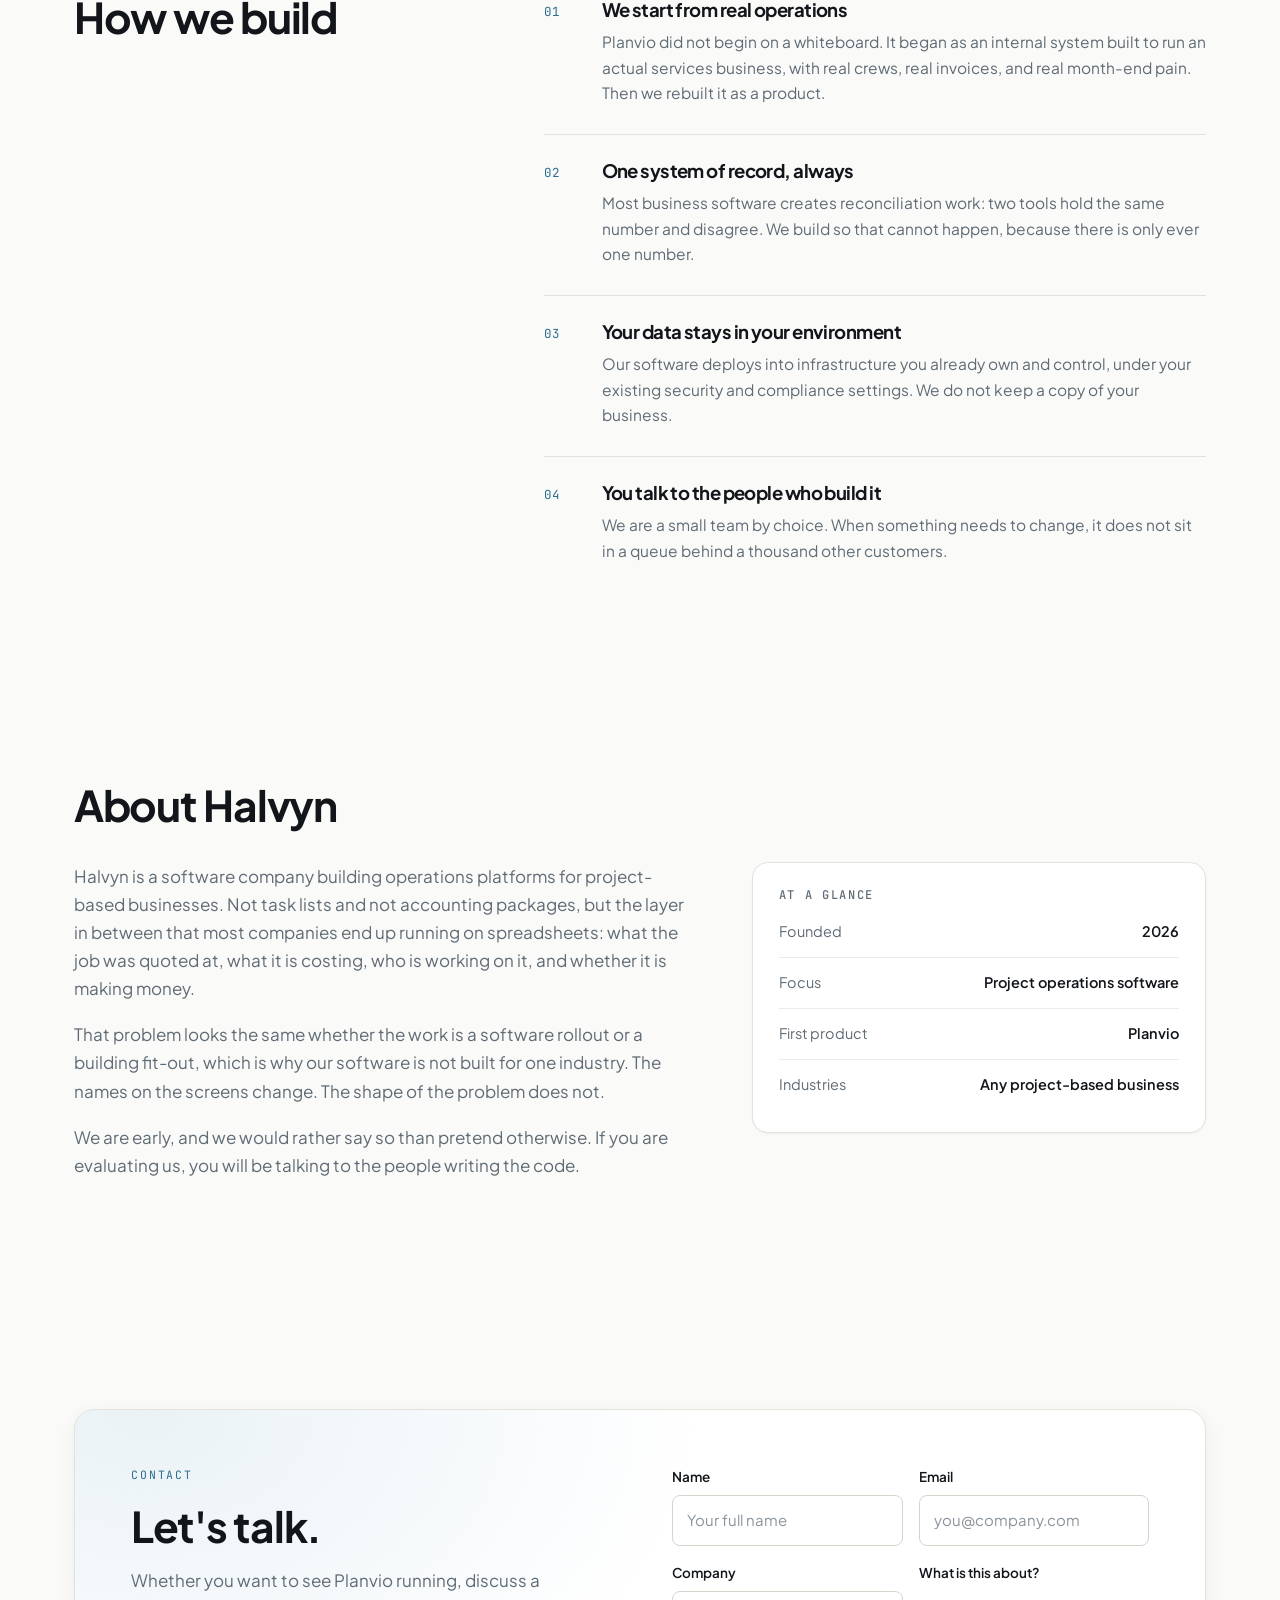
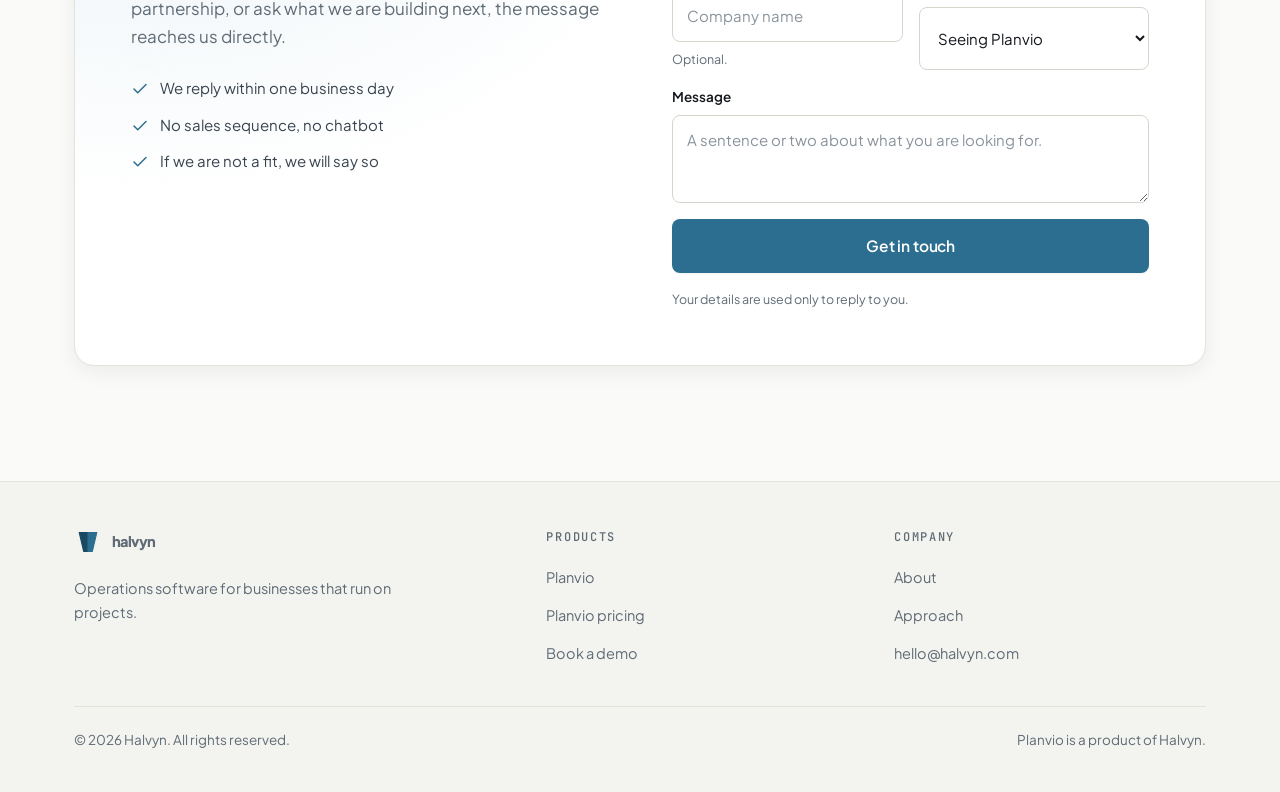
==== commit 87e7e8c8: "Rebrand: light steel theme, abstract keystone marks, Halvyn as primary identity" ====
--- a/index.html
+++ b/index.html
@@ -7,7 +7,7 @@
 <meta name="description" content="Halvyn builds operations software for project-based businesses. Our first product, Planvio, puts estimating, scheduling, timesheets, and invoicing in one platform.">
 
 <link rel="icon" type="image/svg+xml" href="assets/favicon.svg">
-<meta name="theme-color" content="#0A1210">
+<meta name="theme-color" content="#FAFAF8">
 
 <meta property="og:type" content="website">
 <meta property="og:title" content="Halvyn | We build the systems businesses run on.">
@@ -60,19 +60,19 @@
       <svg viewBox="0 0 400 296" width="100%" role="img"
            aria-label="A platform stack: people and permissions, workflow and approvals, records and reporting, and integrations.">
         <g font-family="'Plus Jakarta Sans', sans-serif">
-          <rect x="8" y="8" width="384" height="62" rx="14" fill="#0C1614" stroke="#1E2C27" stroke-width="1.5"/>
-          <text x="32" y="45" fill="#E6EFEA" font-size="16" font-weight="600">People and permissions</text>
-
-          <rect x="8" y="82" width="384" height="62" rx="14" fill="rgba(53,196,140,0.10)" stroke="#35C48C" stroke-width="1.5"/>
-          <text x="32" y="119" fill="#E6EFEA" font-size="16" font-weight="600">Workflow and approvals</text>
-
-          <rect x="8" y="156" width="384" height="62" rx="14" fill="#0C1614" stroke="#1E2C27" stroke-width="1.5"/>
-          <text x="32" y="193" fill="#E6EFEA" font-size="16" font-weight="600">Records and reporting</text>
-
-          <rect x="8" y="230" width="384" height="62" rx="14" fill="#0C1614" stroke="#1E2C27" stroke-width="1.5"/>
-          <text x="32" y="267" fill="#E6EFEA" font-size="16" font-weight="600">Integrations</text>
-
-          <g font-family="'JetBrains Mono', monospace" font-size="11.5" fill="#93A79E">
+          <rect x="8" y="8" width="384" height="62" rx="14" fill="#F3F3EF" stroke="#D5D5CC" stroke-width="1.5"/>
+          <text x="32" y="45" fill="#12161B" font-size="16" font-weight="600">People and permissions</text>
+
+          <rect x="8" y="82" width="384" height="62" rx="14" fill="#EAF2F6" stroke="#2C6E8F" stroke-width="1.5"/>
+          <text x="32" y="119" fill="#12161B" font-size="16" font-weight="600">Workflow and approvals</text>
+
+          <rect x="8" y="156" width="384" height="62" rx="14" fill="#F3F3EF" stroke="#D5D5CC" stroke-width="1.5"/>
+          <text x="32" y="193" fill="#12161B" font-size="16" font-weight="600">Records and reporting</text>
+
+          <rect x="8" y="230" width="384" height="62" rx="14" fill="#F3F3EF" stroke="#D5D5CC" stroke-width="1.5"/>
+          <text x="32" y="267" fill="#12161B" font-size="16" font-weight="600">Integrations</text>
+
+          <g font-family="'JetBrains Mono', monospace" font-size="11.5" fill="#5F6B75">
             <text x="368" y="45" text-anchor="end">roles</text>
             <text x="368" y="119" text-anchor="end">rules</text>
             <text x="368" y="193" text-anchor="end">truth</text>
--- a/styles.css
+++ b/styles.css
@@ -1,34 +1,42 @@
 /* ==========================================================================
-   Planvio marketing site
-   Single dark theme. One accent (emerald). See BRAND.md for the palette.
+   Halvyn / Planvio site
+   Single LIGHT theme. One accent (steel blue). See BRAND.md for the palette.
 
    Radius rule (applied everywhere, no exceptions):
      chips / pills .......... 999px
-     buttons, inputs ........ 10px
-     panels, cards .......... 20px
-     large media frames ..... 24px
+     buttons, inputs ........ 8px
+     panels, cards .......... 16px
+     large media frames ..... 20px
    ========================================================================== */
 
 :root {
-  color-scheme: dark;
-
-  --ink:        #0A1210;
-  --ink-2:      #101A17;
-  --ink-3:      #16221E;
-  --line:       #1E2C27;
-  --line-soft:  #17231F;
-  --mist:       #E6EFEA;
-  --mute:       #93A79E;
-  --accent:     #35C48C;
-  --accent-deep:#1B8F66;
-  --on-accent:  #06110D;
+  color-scheme: light;
+
+  --paper:       #FAFAF8;
+  --surface:     #FFFFFF;
+  --surface-2:   #F3F3EF;
+  --surface-3:   #ECECE6;
+  --line:        #E3E3DC;
+  --line-soft:   #EBEBE5;
+  --text:        #12161B;
+  --text-mid:    #39434E;
+  --text-mute:   #5F6B75;
+  --accent:      #2C6E8F;
+  --accent-deep: #1A4A62;
+  --accent-wash: #EAF2F6;
+  --on-accent:   #FFFFFF;
+  --danger:      #A8262C;
+
+  --shadow-sm: 0 1px 2px rgba(18, 22, 27, .05);
+  --shadow:    0 6px 20px rgba(18, 22, 27, .06);
+  --shadow-lg: 0 18px 46px rgba(18, 22, 27, .09);
 
   --r-pill: 999px;
-  --r-btn:  10px;
-  --r-card: 20px;
-  --r-media:24px;
-
-  --shell: 1200px;
+  --r-btn:  8px;
+  --r-card: 16px;
+  --r-media: 20px;
+
+  --shell: 1180px;
   --ease: cubic-bezier(0.16, 1, 0.3, 1);
 
   --font: "Plus Jakarta Sans", ui-sans-serif, system-ui, -apple-system, "Segoe UI", sans-serif;
@@ -42,8 +50,8 @@
 
 body {
   margin: 0;
-  background: var(--ink);
-  color: var(--mist);
+  background: var(--paper);
+  color: var(--text);
   font-family: var(--font);
   font-size: 17px;
   line-height: 1.65;
@@ -63,10 +71,10 @@
   padding-inline: 24px;
 }
 
-.section { padding-block: clamp(72px, 9vw, 128px); }
+.section { padding-block: clamp(72px, 9vw, 124px); }
 .section--tight { padding-block: clamp(56px, 6vw, 88px); }
 
-.rule { border: 0; border-top: 1px solid var(--line-soft); margin: 0; }
+.rule { border: 0; border-top: 1px solid var(--line); margin: 0; }
 
 /* ---------- type ---------- */
 
@@ -79,17 +87,17 @@
   margin-bottom: 18px;
 }
 
-.h-display { font-size: clamp(2.35rem, 5.2vw, 3.9rem); }
-.h-section { font-size: clamp(1.9rem, 3.6vw, 2.75rem); }
-.h-card    { font-size: 1.15rem; font-weight: 700; letter-spacing: -0.02em; }
+.h-display { font-size: clamp(2.3rem, 5vw, 3.8rem); }
+.h-section { font-size: clamp(1.85rem, 3.5vw, 2.65rem); }
+.h-card    { font-size: 1.14rem; font-weight: 700; letter-spacing: -0.02em; }
 
 .lede {
-  color: var(--mute);
+  color: var(--text-mute);
   font-size: clamp(1.02rem, 1.5vw, 1.16rem);
   max-width: 56ch;
 }
 
-.body-mute { color: var(--mute); max-width: 65ch; }
+.body-mute { color: var(--text-mute); max-width: 65ch; }
 
 .num { font-family: var(--mono); font-variant-numeric: tabular-nums; }
 
@@ -111,15 +119,24 @@
   text-decoration: none;
   cursor: pointer;
   transition: background-color .18s var(--ease), border-color .18s var(--ease),
-              transform .12s var(--ease), color .18s var(--ease);
+              transform .12s var(--ease), box-shadow .18s var(--ease);
 }
 .btn:active { transform: translateY(1px); }
 
-.btn--primary { background: var(--accent); color: var(--on-accent); }
-.btn--primary:hover { background: #43D69C; }
-
-.btn--ghost { background: transparent; color: var(--mist); border-color: var(--line); }
-.btn--ghost:hover { background: var(--ink-3); border-color: #2C3F38; }
+.btn--primary {
+  background: var(--accent);
+  color: var(--on-accent);
+  box-shadow: var(--shadow-sm);
+}
+.btn--primary:hover { background: var(--accent-deep); }
+
+.btn--ghost {
+  background: var(--surface);
+  color: var(--text);
+  border-color: var(--line);
+  box-shadow: var(--shadow-sm);
+}
+.btn--ghost:hover { background: var(--surface-2); border-color: #D2D2C9; }
 
 .btn--block { width: 100%; }
 
@@ -138,10 +155,10 @@
   height: 68px;
   display: flex;
   align-items: center;
-  background: rgba(10, 18, 16, 0.82);
+  background: rgba(250, 250, 248, 0.86);
   backdrop-filter: blur(14px);
   -webkit-backdrop-filter: blur(14px);
-  border-bottom: 1px solid var(--line-soft);
+  border-bottom: 1px solid var(--line);
 }
 .header__inner {
   display: flex;
@@ -158,19 +175,19 @@
   font-weight: 800;
   font-size: 21px;
   letter-spacing: -0.035em;
-  color: var(--mist);
-}
-.logo img { width: 30px; height: 30px; display: block; }
+  color: var(--text);
+}
+.logo img { width: 28px; height: 28px; display: block; }
 
 .nav { display: flex; align-items: center; gap: 30px; }
 .nav a {
   text-decoration: none;
   font-size: 15px;
   font-weight: 500;
-  color: var(--mute);
+  color: var(--text-mute);
   transition: color .18s var(--ease);
 }
-.nav a:hover { color: var(--mist); }
+.nav a:hover { color: var(--text); }
 
 .header .btn { padding: 10px 18px; font-size: 14.5px; }
 
@@ -180,12 +197,12 @@
 
 /* ---------- hero ---------- */
 
-.hero { padding-top: clamp(56px, 7vw, 92px); padding-bottom: clamp(56px, 7vw, 96px); }
+.hero { padding-top: clamp(52px, 6.5vw, 88px); padding-bottom: clamp(56px, 7vw, 92px); }
 
 .hero__grid {
   display: grid;
   grid-template-columns: 1.05fr 0.95fr;
-  gap: clamp(40px, 6vw, 76px);
+  gap: clamp(40px, 6vw, 72px);
   align-items: center;
 }
 
@@ -193,19 +210,20 @@
 .hero .lede { margin-top: 22px; }
 .hero__cta { display: flex; flex-wrap: wrap; gap: 12px; margin-top: 34px; }
 
-/* honest lifecycle diagram, not a product screenshot */
+/* honest schematic, not a product screenshot */
 .diagram {
-  background: linear-gradient(160deg, var(--ink-2), #0C1614);
+  background: var(--surface);
   border: 1px solid var(--line);
   border-radius: var(--r-media);
   padding: 30px 28px;
+  box-shadow: var(--shadow);
 }
 .diagram__title {
   font-family: var(--mono);
   font-size: 11px;
   letter-spacing: 0.16em;
   text-transform: uppercase;
-  color: var(--mute);
+  color: var(--text-mute);
   margin-bottom: 22px;
 }
 
@@ -214,7 +232,7 @@
   .hero h1 { max-width: 100%; }
 }
 
-/* ---------- logo / proof strip ---------- */
+/* ---------- capability strip ---------- */
 
 .proof {
   display: flex;
@@ -228,7 +246,7 @@
   font-size: 11.5px;
   letter-spacing: 0.14em;
   text-transform: uppercase;
-  color: var(--mute);
+  color: var(--text-mute);
 }
 .proof__item {
   display: inline-flex;
@@ -236,11 +254,11 @@
   gap: 9px;
   font-size: 14.5px;
   font-weight: 600;
-  color: var(--mist);
+  color: var(--text);
 }
 .proof__item svg { width: 19px; height: 19px; flex: none; color: var(--accent); }
 
-/* ---------- bento: modules ---------- */
+/* ---------- bento ---------- */
 
 .bento {
   display: grid;
@@ -250,23 +268,29 @@
 }
 .tile {
   grid-column: span 2;
-  background: var(--ink-2);
+  background: var(--surface);
   border: 1px solid var(--line);
   border-radius: var(--r-card);
   padding: 26px 24px 28px;
   display: flex;
   flex-direction: column;
   gap: 10px;
-  transition: border-color .2s var(--ease), background-color .2s var(--ease);
-}
-.tile:hover { border-color: #2B3E37; background: #121D19; }
+  box-shadow: var(--shadow-sm);
+  transition: border-color .2s var(--ease), box-shadow .2s var(--ease),
+              transform .2s var(--ease);
+}
+.tile:hover {
+  border-color: #D3DDE3;
+  box-shadow: var(--shadow);
+  transform: translateY(-2px);
+}
 
 .tile--wide  { grid-column: span 3; }
 .tile--lead  {
   grid-column: span 6;
   background:
-    radial-gradient(120% 160% at 12% 0%, rgba(53,196,140,.16), transparent 58%),
-    var(--ink-2);
+    radial-gradient(120% 160% at 10% 0%, var(--accent-wash), transparent 62%),
+    var(--surface);
   display: grid;
   grid-template-columns: 1.15fr 1fr;
   gap: 34px;
@@ -274,40 +298,38 @@
   padding: 34px 32px;
 }
 .tile--accent {
-  background:
-    linear-gradient(150deg, rgba(53,196,140,.13), rgba(27,143,102,.05)),
-    var(--ink-2);
-  border-color: #26443A;
+  background: linear-gradient(155deg, var(--accent-wash), var(--surface) 70%);
+  border-color: #D3DDE3;
 }
 
 .tile__icon {
   width: 38px; height: 38px;
   display: grid; place-items: center;
   border-radius: var(--r-btn);
-  background: rgba(53,196,140,.12);
-  border: 1px solid rgba(53,196,140,.24);
+  background: var(--accent-wash);
+  border: 1px solid #D3DDE3;
   color: var(--accent);
   margin-bottom: 6px;
 }
 .tile__icon svg { width: 20px; height: 20px; }
-.tile p { color: var(--mute); font-size: 15px; line-height: 1.6; }
+.tile p { color: var(--text-mute); font-size: 15px; line-height: 1.6; }
 
 .tile__stats { display: grid; grid-template-columns: repeat(2, 1fr); gap: 14px; }
 .stat {
-  background: rgba(6,17,13,.42);
-  border: 1px solid var(--line);
-  border-radius: 14px;
+  background: var(--surface-2);
+  border: 1px solid var(--line-soft);
+  border-radius: 12px;
   padding: 16px 16px 14px;
 }
 .stat b {
   display: block;
   font-family: var(--mono);
-  font-size: 1.45rem;
+  font-size: 1.42rem;
   font-weight: 500;
   letter-spacing: -0.02em;
-  color: var(--accent);
-}
-.stat span { font-size: 13px; color: var(--mute); }
+  color: var(--accent-deep);
+}
+.stat span { font-size: 13px; color: var(--text-mute); }
 
 @media (max-width: 900px) {
   .bento { grid-template-columns: repeat(2, 1fr); }
@@ -317,10 +339,9 @@
 @media (max-width: 560px) {
   .bento { grid-template-columns: 1fr; }
   .tile--lead { grid-column: span 1; }
-  .tile__stats { grid-template-columns: repeat(2, 1fr); }
-}
-
-/* ---------- flow: how it works ---------- */
+}
+
+/* ---------- flow ---------- */
 
 .flow {
   display: grid;
@@ -337,19 +358,18 @@
   width: 11px; height: 11px;
   border-radius: 50%;
   background: var(--accent);
-  box-shadow: 0 0 0 5px rgba(53,196,140,.14);
+  box-shadow: 0 0 0 5px var(--accent-wash);
 }
 .step h3 { font-size: 1.05rem; margin-bottom: 8px; }
-.step p { color: var(--mute); font-size: 14.5px; line-height: 1.6; }
+.step p { color: var(--text-mute); font-size: 14.5px; line-height: 1.6; }
 
 @media (max-width: 900px) {
   .flow { grid-template-columns: 1fr; border-top: 0; }
-  .step { padding: 26px 0 0 26px; border-left: 1px solid var(--line-soft); }
-  .step + .step { border-left: 1px solid var(--line-soft); }
+  .step { padding: 26px 0 0 26px; border-left: 1px solid var(--line); }
   .step__dot { top: 30px; left: -6px; }
 }
 
-/* ---------- audience split ---------- */
+/* ---------- audience ---------- */
 
 .audience {
   display: grid;
@@ -361,26 +381,18 @@
   border: 1px solid var(--line);
   border-radius: var(--r-media);
   overflow: hidden;
-  background: var(--ink-2);
-}
-.aud__media { aspect-ratio: 16 / 9; overflow: hidden; background: var(--ink-3); }
+  background: var(--surface);
+  box-shadow: var(--shadow-sm);
+}
+.aud__media { aspect-ratio: 16 / 9; overflow: hidden; background: var(--surface-2); }
 .aud__media img { width: 100%; height: 100%; object-fit: cover; display: block; }
 .aud__body { padding: 26px 26px 30px; }
-.aud h3 { font-size: 1.3rem; margin-bottom: 10px; }
-.aud p { color: var(--mute); font-size: 15px; }
-.aud ul {
-  list-style: none;
-  margin: 18px 0 0;
-  padding: 0;
-  display: grid;
-  gap: 9px;
-}
+.aud h3 { font-size: 1.28rem; margin-bottom: 10px; }
+.aud p { color: var(--text-mute); font-size: 15px; }
+.aud ul { list-style: none; margin: 18px 0 0; padding: 0; display: grid; gap: 9px; }
 .aud li {
-  display: flex;
-  gap: 10px;
-  align-items: flex-start;
-  font-size: 14.5px;
-  color: var(--mist);
+  display: flex; gap: 10px; align-items: flex-start;
+  font-size: 14.5px; color: var(--text-mid);
 }
 .aud li svg { width: 17px; height: 17px; flex: none; margin-top: 4px; color: var(--accent); }
 
@@ -395,15 +407,16 @@
   margin-top: 48px;
 }
 .repl {
-  background: var(--ink-2);
+  background: var(--surface);
   border: 1px solid var(--line);
   border-radius: var(--r-card);
   padding: 24px 22px;
+  box-shadow: var(--shadow-sm);
 }
 .repl h3 { font-size: 1rem; margin-bottom: 14px; color: var(--accent); }
 .repl ul { list-style: none; margin: 0; padding: 0; display: grid; gap: 8px; }
-.repl li { font-size: 14.5px; color: var(--mute); }
-.repl li strong { color: var(--mist); font-weight: 600; }
+.repl li { font-size: 14.5px; color: var(--text-mute); }
+.repl li strong { color: var(--text); font-weight: 600; }
 
 @media (max-width: 820px) { .replaces { grid-template-columns: 1fr; } }
 
@@ -419,14 +432,14 @@
 .plan {
   border: 1px solid var(--line);
   border-radius: var(--r-media);
-  background: var(--ink-2);
+  background: var(--surface);
   padding: 32px 30px 34px;
+  box-shadow: var(--shadow-sm);
 }
 .plan--feature {
-  border-color: #2A4A3F;
-  background:
-    radial-gradient(110% 130% at 90% 0%, rgba(53,196,140,.13), transparent 60%),
-    var(--ink-2);
+  border-color: #C9D8E0;
+  background: radial-gradient(110% 130% at 92% 0%, var(--accent-wash), transparent 62%), var(--surface);
+  box-shadow: var(--shadow);
 }
 .plan__chip {
   display: inline-block;
@@ -434,25 +447,25 @@
   padding: 5px 13px;
   font-size: 12px;
   font-weight: 700;
-  letter-spacing: .02em;
-  background: rgba(53,196,140,.14);
-  border: 1px solid rgba(53,196,140,.3);
-  color: var(--accent);
+  background: var(--accent-wash);
+  border: 1px solid #CFDDE5;
+  color: var(--accent-deep);
   margin-bottom: 18px;
 }
 .plan__chip--quiet {
-  background: var(--ink-3);
+  background: var(--surface-2);
   border-color: var(--line);
-  color: var(--mute);
-}
-.plan h3 { font-size: 1.5rem; margin-bottom: 12px; }
+  color: var(--text-mute);
+}
+.plan h3 { font-size: 1.48rem; margin-bottom: 12px; }
 .plan__price {
   font-family: var(--mono);
-  font-size: 1.9rem;
+  font-size: 1.85rem;
   letter-spacing: -0.03em;
   margin: 20px 0 4px;
-}
-.plan__price small { font-family: var(--font); font-size: .82rem; color: var(--mute); font-weight: 500; }
+  color: var(--text);
+}
+.plan__price small { font-family: var(--font); font-size: .82rem; color: var(--text-mute); font-weight: 500; }
 .plan ul { list-style: none; margin: 22px 0 28px; padding: 0; display: grid; gap: 11px; }
 .plan li { display: flex; gap: 10px; align-items: flex-start; font-size: 14.8px; }
 .plan li svg { width: 17px; height: 17px; flex: none; margin-top: 4px; color: var(--accent); }
@@ -462,10 +475,7 @@
 /* ---------- faq ---------- */
 
 .faq { margin-top: 44px; max-width: 860px; }
-.faq details {
-  border-bottom: 1px solid var(--line-soft);
-  padding: 4px 0;
-}
+.faq details { border-bottom: 1px solid var(--line); padding: 4px 0; }
 .faq summary {
   cursor: pointer;
   list-style: none;
@@ -481,126 +491,27 @@
   position: absolute;
   right: 6px; top: 50%;
   width: 9px; height: 9px;
-  border-right: 2px solid var(--mute);
-  border-bottom: 2px solid var(--mute);
+  border-right: 2px solid var(--text-mute);
+  border-bottom: 2px solid var(--text-mute);
   transform: translateY(-70%) rotate(45deg);
   transition: transform .2s var(--ease);
 }
 .faq details[open] summary::after { transform: translateY(-30%) rotate(-135deg); }
-.faq p { color: var(--mute); font-size: 15.5px; padding-bottom: 22px; max-width: 68ch; }
-
-/* ---------- demo / form ---------- */
-
-.demo {
-  border: 1px solid var(--line);
-  border-radius: var(--r-media);
-  background:
-    radial-gradient(90% 120% at 8% 0%, rgba(53,196,140,.14), transparent 55%),
-    var(--ink-2);
-  padding: clamp(32px, 4.5vw, 56px);
-  display: grid;
-  grid-template-columns: 1fr 1fr;
-  gap: clamp(32px, 5vw, 64px);
-  align-items: start;
-}
-.demo__points { list-style: none; margin: 26px 0 0; padding: 0; display: grid; gap: 12px; }
-.demo__points li { display: flex; gap: 11px; font-size: 15px; color: var(--mist); }
-.demo__points svg { width: 18px; height: 18px; flex: none; margin-top: 4px; color: var(--accent); }
-
-.form { display: grid; gap: 16px; }
-.field { display: grid; gap: 7px; }
-.field label { font-size: 13.5px; font-weight: 600; color: var(--mist); }
-.field .hint { font-size: 12.5px; color: var(--mute); }
-.field input, .field select, .field textarea {
-  font: inherit;
-  font-size: 15px;
-  color: var(--mist);
-  background: var(--ink-3);
-  border: 1px solid var(--line);
-  border-radius: var(--r-btn);
-  padding: 12px 14px;
-  width: 100%;
-  transition: border-color .18s var(--ease);
-}
-.field input::placeholder, .field textarea::placeholder { color: var(--mute); }
-.field input:focus, .field select:focus, .field textarea:focus {
-  border-color: var(--accent);
-  outline: none;
-  box-shadow: 0 0 0 3px rgba(53,196,140,.18);
-}
-.field textarea { resize: vertical; min-height: 88px; }
-.field__error { font-size: 12.5px; color: #FF8B8B; display: none; }
-.field.is-invalid input, .field.is-invalid select { border-color: #FF8B8B; }
-.field.is-invalid .field__error { display: block; }
-
-.form__row { display: grid; grid-template-columns: 1fr 1fr; gap: 16px; }
-.form__note { font-size: 12.5px; color: var(--mute); }
-
-.form__status { display: none; font-size: 14.5px; padding: 12px 14px; border-radius: var(--r-btn); }
-.form__status.is-ok   { display: block; background: rgba(53,196,140,.12); border: 1px solid rgba(53,196,140,.32); color: var(--mist); }
-.form__status.is-err  { display: block; background: rgba(255,139,139,.1); border: 1px solid rgba(255,139,139,.3); color: #FFC9C9; }
-
-.spinner {
-  width: 15px; height: 15px;
-  border: 2px solid rgba(6,17,13,.35);
-  border-top-color: var(--on-accent);
-  border-radius: 50%;
-  animation: spin .7s linear infinite;
-}
-@keyframes spin { to { transform: rotate(360deg); } }
-
-@media (max-width: 860px) {
-  .demo { grid-template-columns: 1fr; }
-  .form__row { grid-template-columns: 1fr; }
-}
-
-/* ---------- footer ---------- */
-
-.footer { border-top: 1px solid var(--line-soft); padding-block: 46px 40px; }
-.footer__grid {
-  display: grid;
-  grid-template-columns: 1.4fr repeat(2, 1fr);
-  gap: 36px;
-}
-.footer h4 {
-  margin: 0 0 14px;
-  font-size: 12px;
-  font-family: var(--mono);
-  letter-spacing: .14em;
-  text-transform: uppercase;
-  color: var(--mute);
-  font-weight: 500;
-}
-.footer ul { list-style: none; margin: 0; padding: 0; display: grid; gap: 10px; }
-.footer a { text-decoration: none; font-size: 14.5px; color: var(--mute); transition: color .18s var(--ease); }
-.footer a:hover { color: var(--mist); }
-.footer__bottom {
-  margin-top: 40px;
-  padding-top: 22px;
-  border-top: 1px solid var(--line-soft);
-  display: flex;
-  flex-wrap: wrap;
-  gap: 10px 24px;
-  justify-content: space-between;
-  font-size: 13.5px;
-  color: var(--mute);
-}
-@media (max-width: 720px) { .footer__grid { grid-template-columns: 1fr 1fr; } }
-
-/* ---------- product feature panel (company homepage) ---------- */
+.faq p { color: var(--text-mute); font-size: 15.5px; padding-bottom: 22px; max-width: 68ch; }
+
+/* ---------- product feature panel ---------- */
 
 .feature {
   margin-top: 48px;
-  border: 1px solid #2A4A3F;
+  border: 1px solid #C9D8E0;
   border-radius: var(--r-media);
-  background:
-    radial-gradient(85% 130% at 6% 0%, rgba(53,196,140,.15), transparent 58%),
-    var(--ink-2);
+  background: radial-gradient(85% 130% at 5% 0%, var(--accent-wash), transparent 60%), var(--surface);
   padding: clamp(30px, 4vw, 48px);
   display: grid;
   grid-template-columns: 1.25fr 1fr;
   gap: clamp(32px, 5vw, 60px);
   align-items: center;
+  box-shadow: var(--shadow);
 }
 .feature__brand {
   display: flex;
@@ -609,23 +520,21 @@
   font-size: 30px;
   font-weight: 800;
   letter-spacing: -0.035em;
-  color: var(--mist);
-}
-.feature__brand img { width: 44px; height: 44px; display: block; }
+  color: var(--text);
+}
+.feature__brand img { width: 40px; height: 40px; display: block; }
 .feature__tag {
   margin-top: 14px;
-  font-size: 1.12rem;
+  font-size: 1.1rem;
   font-weight: 600;
   letter-spacing: -0.015em;
   color: var(--accent);
 }
 .feature__stats { display: grid; grid-template-columns: repeat(2, 1fr); gap: 14px; }
 
-@media (max-width: 880px) {
-  .feature { grid-template-columns: 1fr; }
-}
-
-/* ---------- sticky-lead split (approach) ---------- */
+@media (max-width: 880px) { .feature { grid-template-columns: 1fr; } }
+
+/* ---------- sticky-lead split ---------- */
 
 .split {
   display: grid;
@@ -652,7 +561,7 @@
   counter-increment: step;
   position: relative;
   padding: 26px 0 26px 58px;
-  border-top: 1px solid var(--line-soft);
+  border-top: 1px solid var(--line);
 }
 .approach li:first-child { border-top: 0; padding-top: 6px; }
 .approach li::before {
@@ -665,8 +574,8 @@
   color: var(--accent);
 }
 .approach li:first-child::before { top: 8px; }
-.approach h3 { font-size: 1.18rem; margin-bottom: 9px; }
-.approach p { color: var(--mute); font-size: 15.5px; max-width: 62ch; }
+.approach h3 { font-size: 1.16rem; margin-bottom: 9px; }
+.approach p { color: var(--text-mute); font-size: 15.5px; max-width: 62ch; }
 
 /* ---------- about ---------- */
 
@@ -680,19 +589,20 @@
 .facts {
   border: 1px solid var(--line);
   border-radius: var(--r-card);
-  background: var(--ink-2);
+  background: var(--surface);
   padding: 26px 26px 22px;
+  box-shadow: var(--shadow-sm);
 }
 .facts h3 {
   font-size: 12px;
   font-family: var(--mono);
   letter-spacing: .14em;
   text-transform: uppercase;
-  color: var(--mute);
+  color: var(--text-mute);
   font-weight: 500;
   margin-bottom: 18px;
 }
-.facts dl { margin: 0; display: grid; gap: 0; }
+.facts dl { margin: 0; display: grid; }
 .facts dl > div {
   display: flex;
   justify-content: space-between;
@@ -701,16 +611,111 @@
   border-top: 1px solid var(--line-soft);
 }
 .facts dl > div:first-child { border-top: 0; padding-top: 0; }
-.facts dt { font-size: 14.5px; color: var(--mute); }
-.facts dd {
-  margin: 0;
-  font-size: 14.5px;
-  font-weight: 600;
-  color: var(--mist);
-  text-align: right;
-}
+.facts dt { font-size: 14.5px; color: var(--text-mute); }
+.facts dd { margin: 0; font-size: 14.5px; font-weight: 600; color: var(--text); text-align: right; }
 
 @media (max-width: 880px) { .about { grid-template-columns: 1fr; } }
+
+/* ---------- demo / contact panel ---------- */
+
+.demo {
+  border: 1px solid var(--line);
+  border-radius: var(--r-media);
+  background: radial-gradient(85% 120% at 6% 0%, var(--accent-wash), transparent 58%), var(--surface);
+  padding: clamp(32px, 4.5vw, 56px);
+  display: grid;
+  grid-template-columns: 1fr 1fr;
+  gap: clamp(32px, 5vw, 64px);
+  align-items: start;
+  box-shadow: var(--shadow);
+}
+.demo__points { list-style: none; margin: 26px 0 0; padding: 0; display: grid; gap: 12px; }
+.demo__points li { display: flex; gap: 11px; font-size: 15px; color: var(--text-mid); }
+.demo__points svg { width: 18px; height: 18px; flex: none; margin-top: 4px; color: var(--accent); }
+
+.form { display: grid; gap: 16px; }
+.field { display: grid; gap: 7px; }
+.field label { font-size: 13.5px; font-weight: 600; color: var(--text); }
+.field .hint { font-size: 12.5px; color: var(--text-mute); }
+.field input, .field select, .field textarea {
+  font: inherit;
+  font-size: 15px;
+  color: var(--text);
+  background: var(--surface);
+  border: 1px solid #D5D5CC;
+  border-radius: var(--r-btn);
+  padding: 12px 14px;
+  width: 100%;
+  transition: border-color .18s var(--ease), box-shadow .18s var(--ease);
+}
+.field input::placeholder, .field textarea::placeholder { color: #8A939C; }
+.field input:focus, .field select:focus, .field textarea:focus {
+  border-color: var(--accent);
+  outline: none;
+  box-shadow: 0 0 0 3px rgba(44, 110, 143, .16);
+}
+.field textarea { resize: vertical; min-height: 88px; }
+.field__error { font-size: 12.5px; color: var(--danger); display: none; }
+.field.is-invalid input, .field.is-invalid textarea, .field.is-invalid select { border-color: var(--danger); }
+.field.is-invalid .field__error { display: block; }
+
+.form__row { display: grid; grid-template-columns: 1fr 1fr; gap: 16px; }
+.form__note { font-size: 12.5px; color: var(--text-mute); }
+
+.form__status { display: none; font-size: 14.5px; padding: 12px 14px; border-radius: var(--r-btn); }
+.form__status.is-ok  { display: block; background: var(--accent-wash); border: 1px solid #CFDDE5; color: var(--accent-deep); }
+.form__status.is-err { display: block; background: #FBEEEE; border: 1px solid #EBC9CB; color: var(--danger); }
+
+.spinner {
+  width: 15px; height: 15px;
+  border: 2px solid rgba(255, 255, 255, .4);
+  border-top-color: #FFFFFF;
+  border-radius: 50%;
+  animation: spin .7s linear infinite;
+}
+@keyframes spin { to { transform: rotate(360deg); } }
+
+@media (max-width: 860px) {
+  .demo { grid-template-columns: 1fr; }
+  .form__row { grid-template-columns: 1fr; }
+}
+
+/* ---------- footer ---------- */
+
+.footer {
+  border-top: 1px solid var(--line);
+  background: var(--surface-2);
+  padding-block: 46px 40px;
+}
+.footer__grid {
+  display: grid;
+  grid-template-columns: 1.4fr repeat(2, 1fr);
+  gap: 36px;
+}
+.footer h4 {
+  margin: 0 0 14px;
+  font-size: 12px;
+  font-family: var(--mono);
+  letter-spacing: .14em;
+  text-transform: uppercase;
+  color: var(--text-mute);
+  font-weight: 500;
+}
+.footer ul { list-style: none; margin: 0; padding: 0; display: grid; gap: 10px; }
+.footer a { text-decoration: none; font-size: 14.5px; color: var(--text-mute); transition: color .18s var(--ease); }
+.footer a:hover { color: var(--text); }
+.footer__bottom {
+  margin-top: 40px;
+  padding-top: 22px;
+  border-top: 1px solid var(--line);
+  display: flex;
+  flex-wrap: wrap;
+  gap: 10px 24px;
+  justify-content: space-between;
+  font-size: 13.5px;
+  color: var(--text-mute);
+}
+@media (max-width: 720px) { .footer__grid { grid-template-columns: 1fr 1fr; } }
 
 /* ---------- scroll reveal ---------- */
 
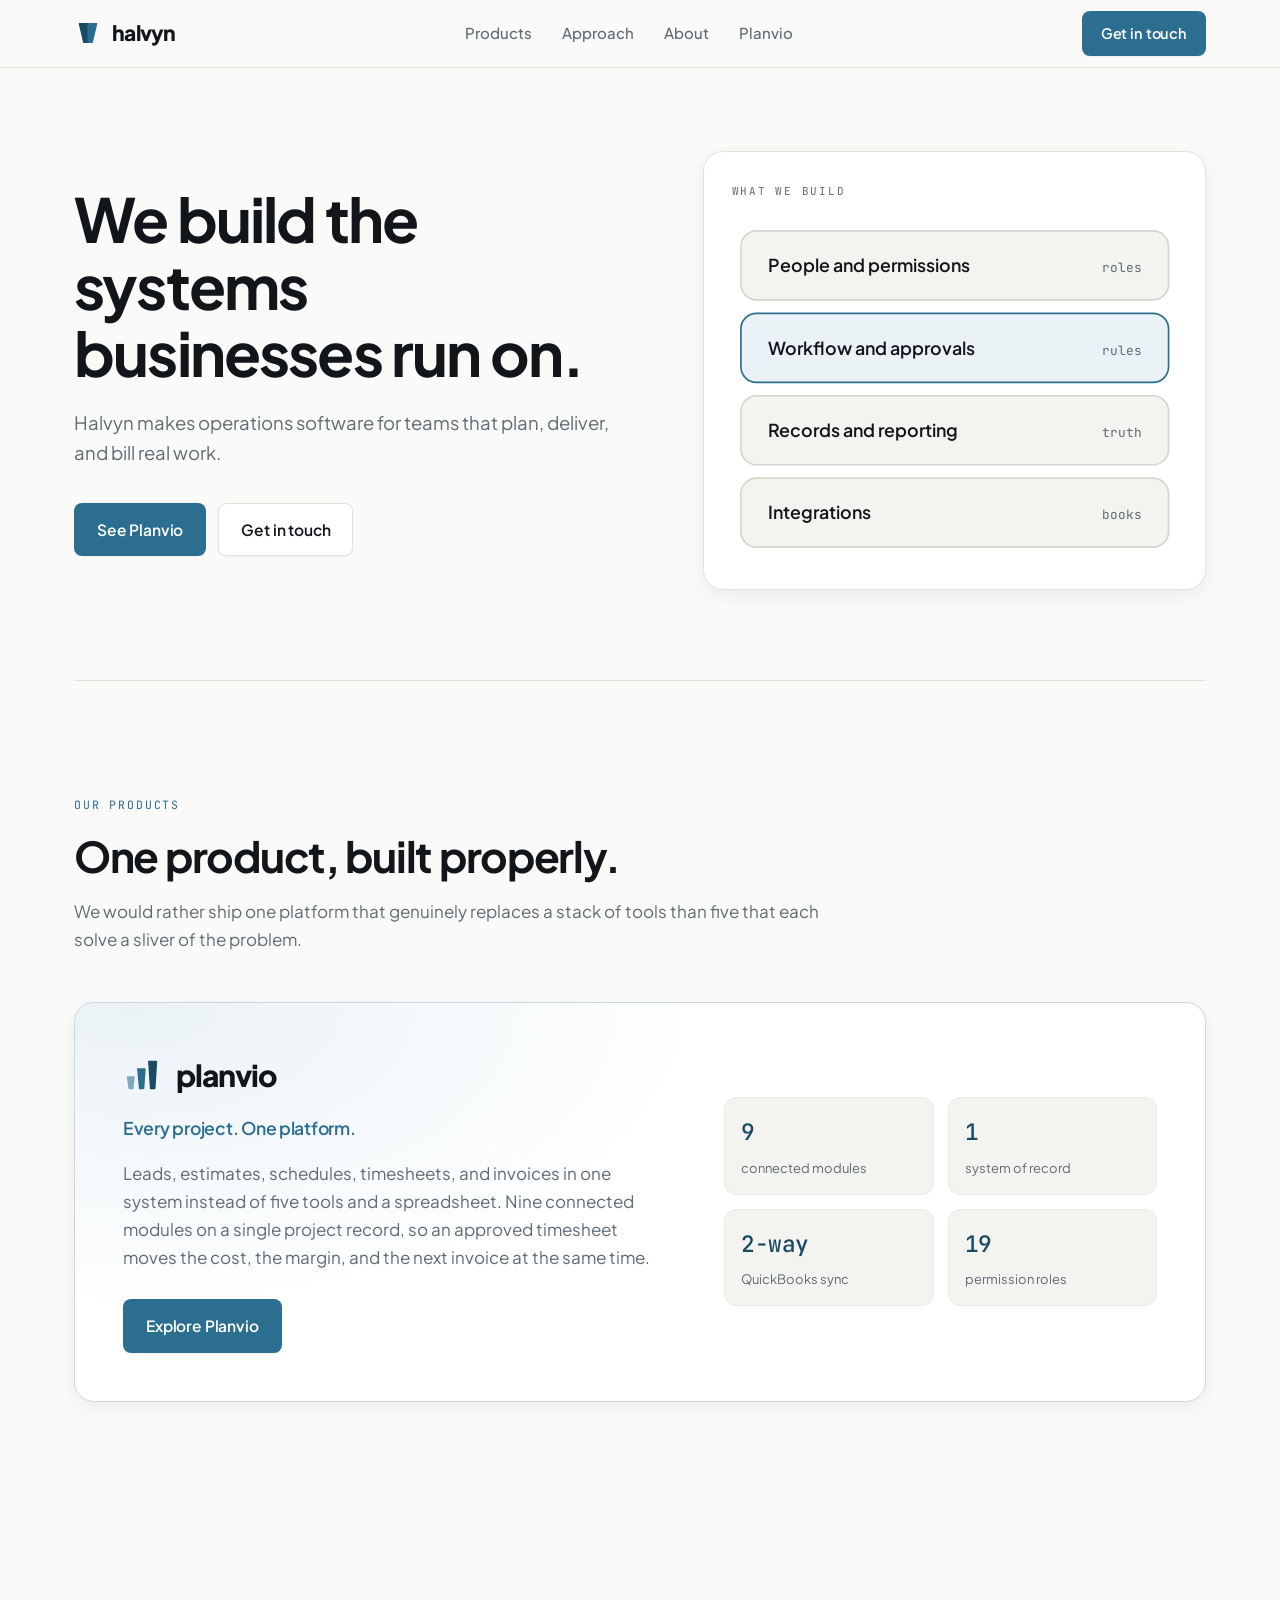
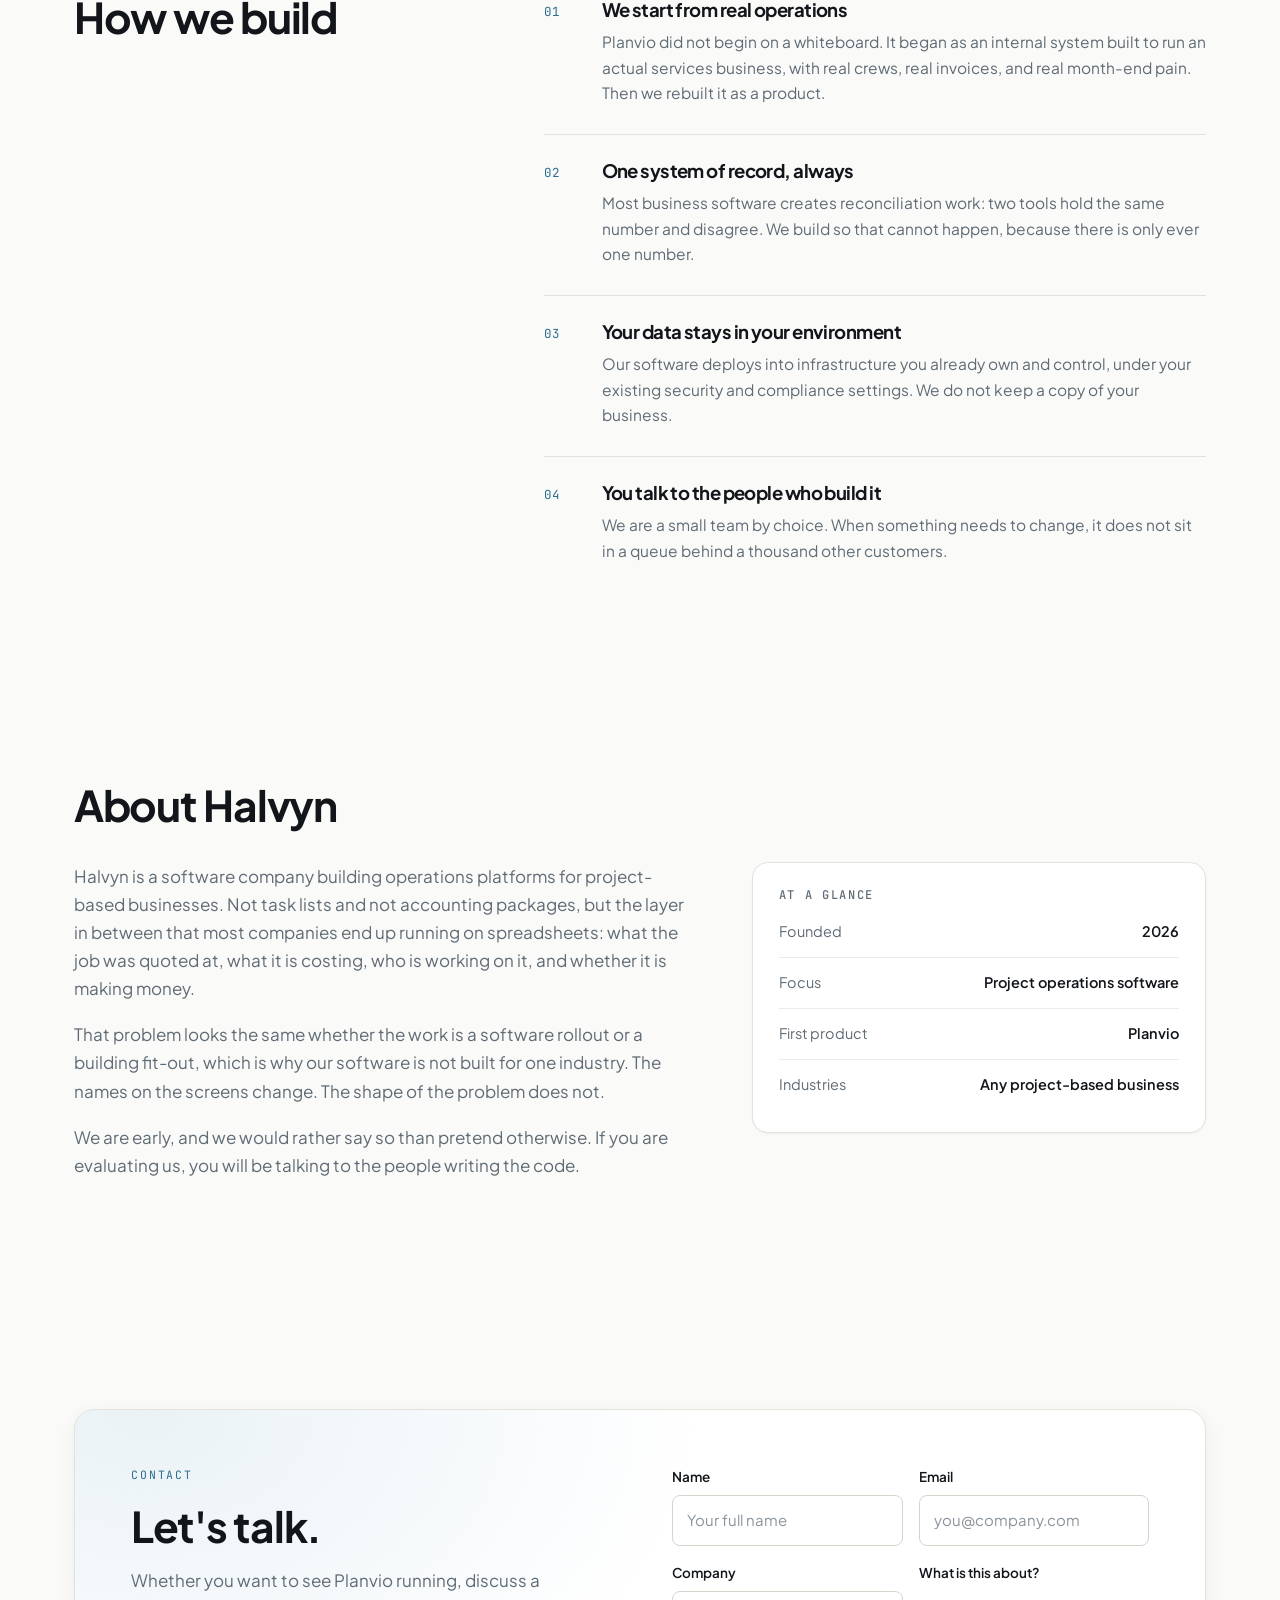
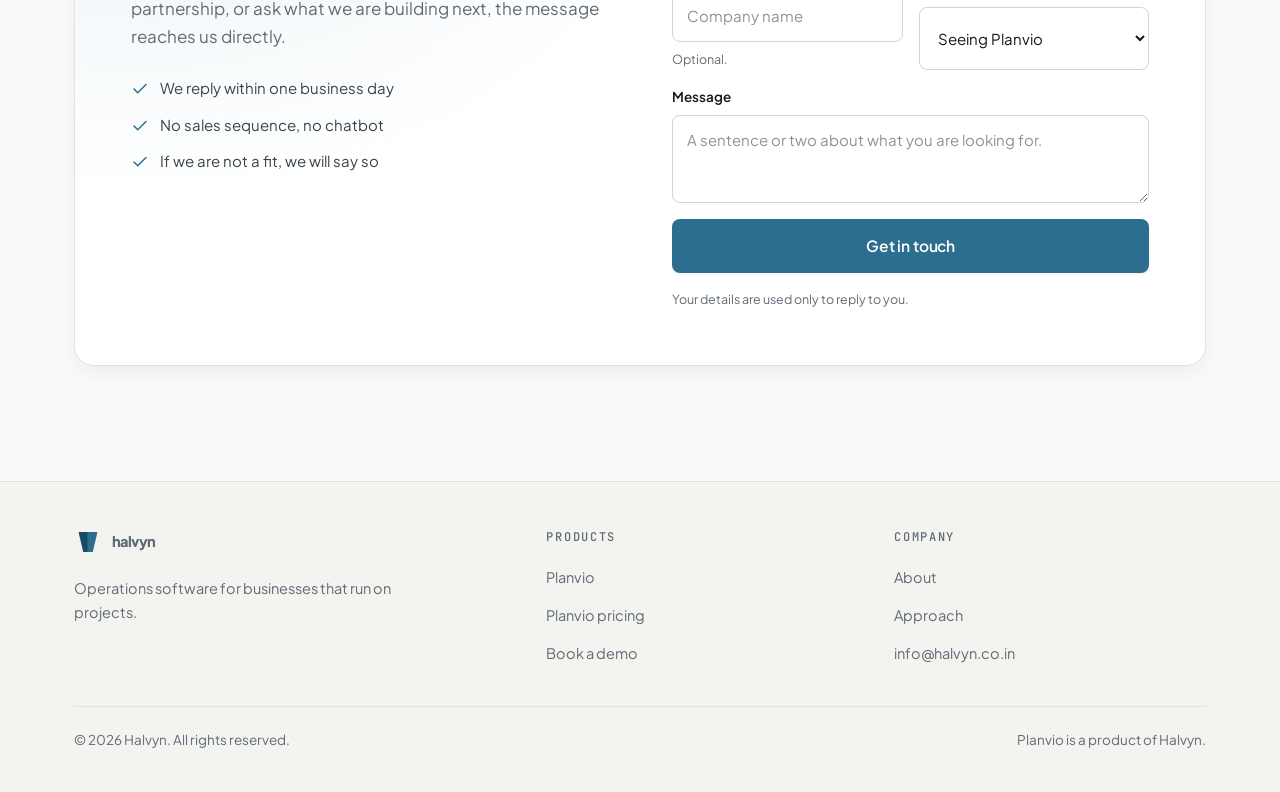
==== commit 97651d9b: "Set contact address to info@halvyn.co.in" ====
--- a/index.html
+++ b/index.html
@@ -283,8 +283,7 @@
         <ul>
           <li><a href="#about">About</a></li>
           <li><a href="#approach">Approach</a></li>
-          <!-- TODO: replace with your real address once the domain is live -->
-          <li><a href="mailto:hello@halvyn.com">hello@halvyn.com</a></li>
+          <li><a href="mailto:info@halvyn.co.in">info@halvyn.co.in</a></li>
         </ul>
       </div>
     </div>
@@ -318,7 +317,7 @@
    URL. While it is empty the form falls back to the visitor's email client. */
 (function () {
   var ENDPOINT = '';
-  var FALLBACK_EMAIL = 'hello@halvyn.com';
+  var FALLBACK_EMAIL = 'info@halvyn.co.in';
 
   var form   = document.getElementById('contact-form');
   var status = document.getElementById('contact-status');
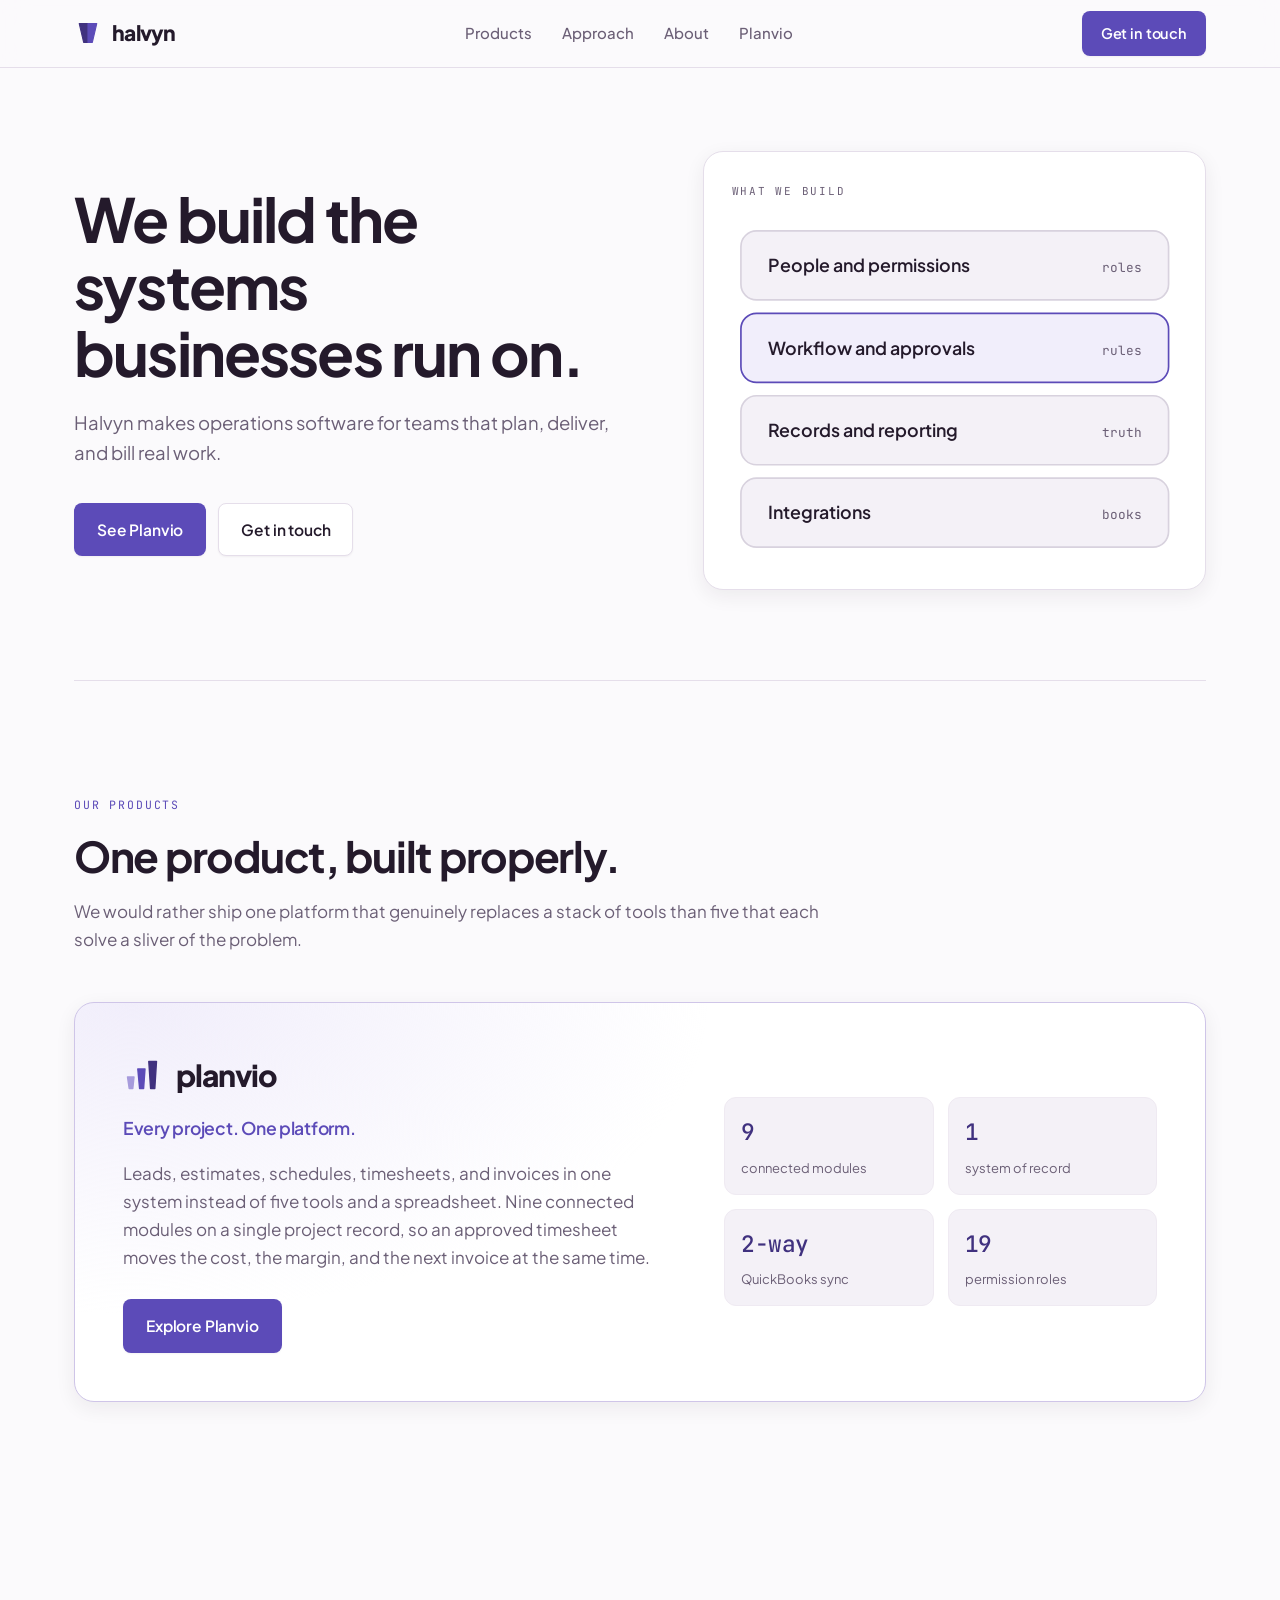
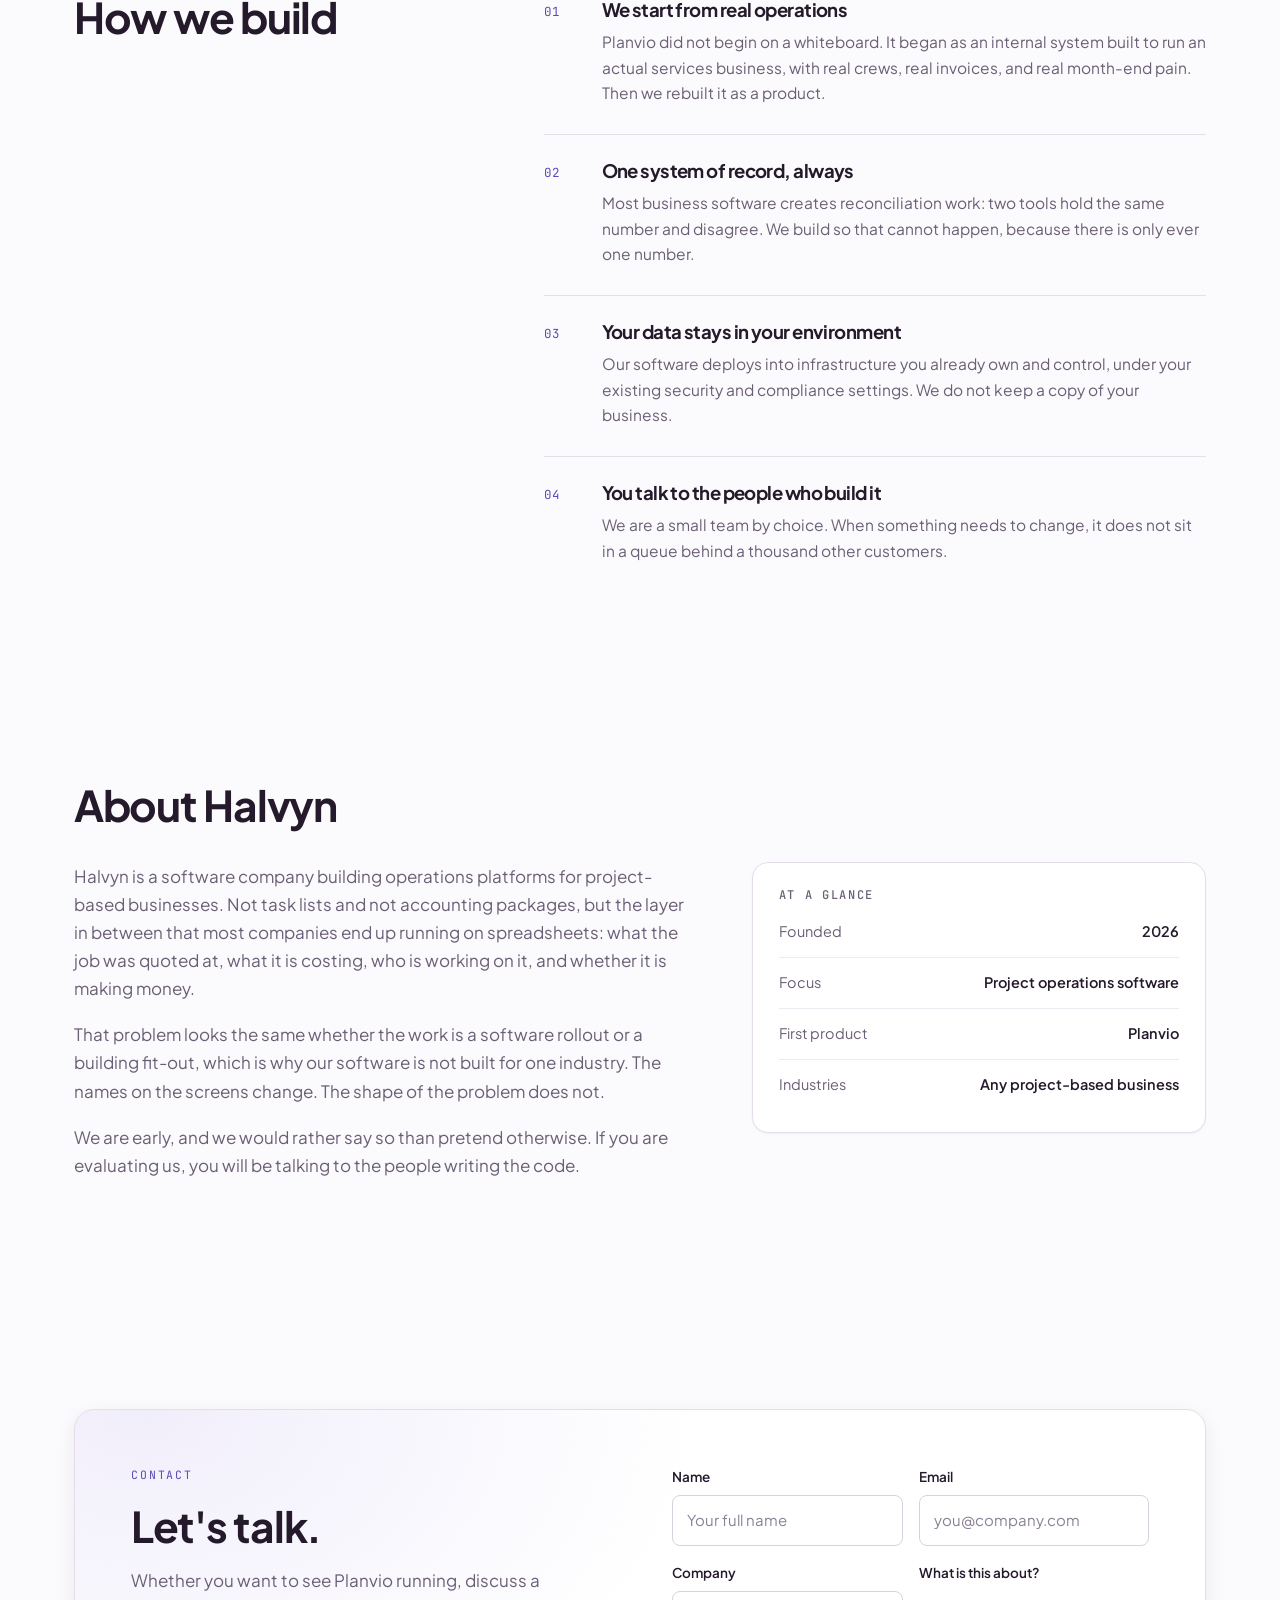
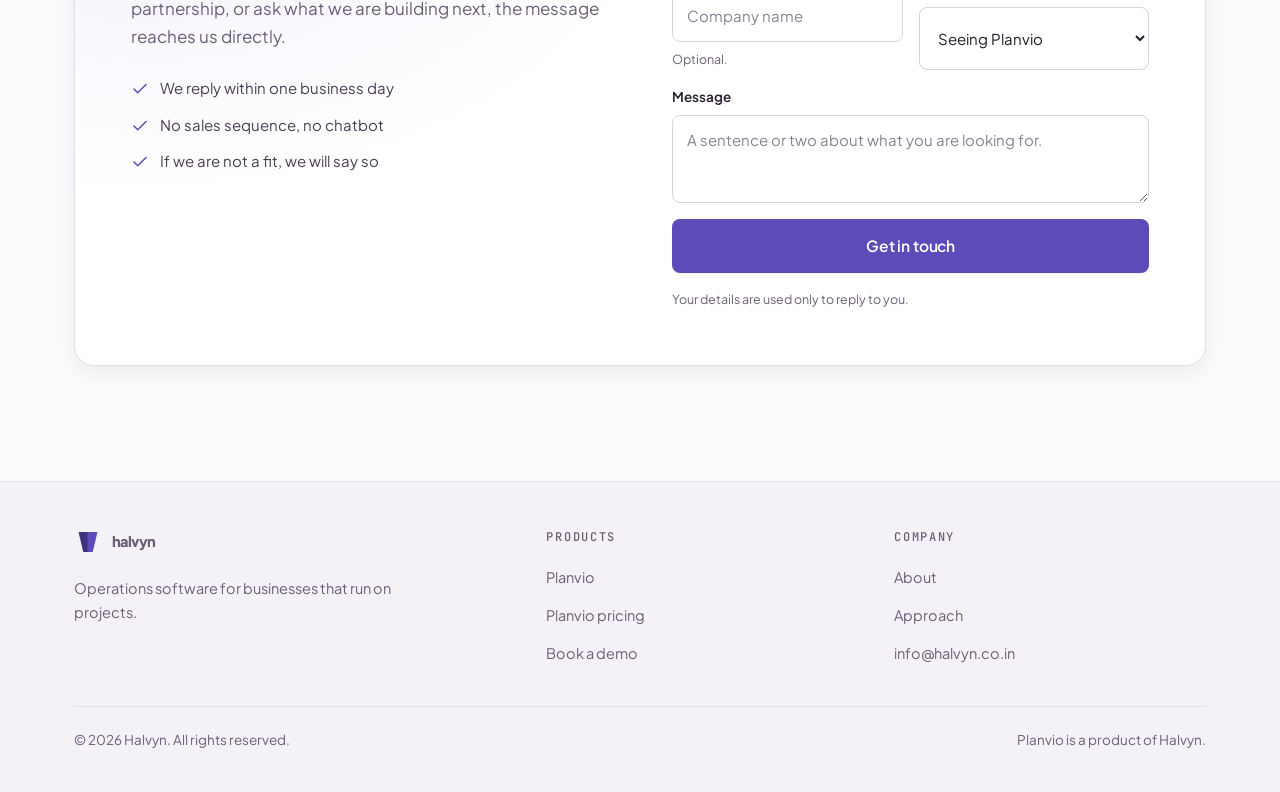
==== commit 28268861: "Rebrand to periwinkle violet palette; new two-tone keystone marks" ====
--- a/index.html
+++ b/index.html
@@ -7,7 +7,7 @@
 <meta name="description" content="Halvyn builds operations software for project-based businesses. Our first product, Planvio, puts estimating, scheduling, timesheets, and invoicing in one platform.">
 
 <link rel="icon" type="image/svg+xml" href="assets/favicon.svg">
-<meta name="theme-color" content="#FAFAF8">
+<meta name="theme-color" content="#FBFAFC">
 
 <meta property="og:type" content="website">
 <meta property="og:title" content="Halvyn | We build the systems businesses run on.">
@@ -60,19 +60,19 @@
       <svg viewBox="0 0 400 296" width="100%" role="img"
            aria-label="A platform stack: people and permissions, workflow and approvals, records and reporting, and integrations.">
         <g font-family="'Plus Jakarta Sans', sans-serif">
-          <rect x="8" y="8" width="384" height="62" rx="14" fill="#F3F3EF" stroke="#D5D5CC" stroke-width="1.5"/>
-          <text x="32" y="45" fill="#12161B" font-size="16" font-weight="600">People and permissions</text>
-
-          <rect x="8" y="82" width="384" height="62" rx="14" fill="#EAF2F6" stroke="#2C6E8F" stroke-width="1.5"/>
-          <text x="32" y="119" fill="#12161B" font-size="16" font-weight="600">Workflow and approvals</text>
-
-          <rect x="8" y="156" width="384" height="62" rx="14" fill="#F3F3EF" stroke="#D5D5CC" stroke-width="1.5"/>
-          <text x="32" y="193" fill="#12161B" font-size="16" font-weight="600">Records and reporting</text>
-
-          <rect x="8" y="230" width="384" height="62" rx="14" fill="#F3F3EF" stroke="#D5D5CC" stroke-width="1.5"/>
-          <text x="32" y="267" fill="#12161B" font-size="16" font-weight="600">Integrations</text>
-
-          <g font-family="'JetBrains Mono', monospace" font-size="11.5" fill="#5F6B75">
+          <rect x="8" y="8" width="384" height="62" rx="14" fill="#F4F1F7" stroke="#D8D2DE" stroke-width="1.5"/>
+          <text x="32" y="45" fill="#241A2B" font-size="16" font-weight="600">People and permissions</text>
+
+          <rect x="8" y="82" width="384" height="62" rx="14" fill="#F1EEFB" stroke="#5C4BB8" stroke-width="1.5"/>
+          <text x="32" y="119" fill="#241A2B" font-size="16" font-weight="600">Workflow and approvals</text>
+
+          <rect x="8" y="156" width="384" height="62" rx="14" fill="#F4F1F7" stroke="#D8D2DE" stroke-width="1.5"/>
+          <text x="32" y="193" fill="#241A2B" font-size="16" font-weight="600">Records and reporting</text>
+
+          <rect x="8" y="230" width="384" height="62" rx="14" fill="#F4F1F7" stroke="#D8D2DE" stroke-width="1.5"/>
+          <text x="32" y="267" fill="#241A2B" font-size="16" font-weight="600">Integrations</text>
+
+          <g font-family="'JetBrains Mono', monospace" font-size="11.5" fill="#6B5F76">
             <text x="368" y="45" text-anchor="end">roles</text>
             <text x="368" y="119" text-anchor="end">rules</text>
             <text x="368" y="193" text-anchor="end">truth</text>
--- a/styles.css
+++ b/styles.css
@@ -1,6 +1,6 @@
 /* ==========================================================================
    Halvyn / Planvio site
-   Single LIGHT theme. One accent (steel blue). See BRAND.md for the palette.
+   Single LIGHT theme. One accent (periwinkle violet). See BRAND.md for the palette.
 
    Radius rule (applied everywhere, no exceptions):
      chips / pills .......... 999px
@@ -12,24 +12,25 @@
 :root {
   color-scheme: light;
 
-  --paper:       #FAFAF8;
+  --paper:       #FBFAFC;
   --surface:     #FFFFFF;
-  --surface-2:   #F3F3EF;
-  --surface-3:   #ECECE6;
-  --line:        #E3E3DC;
-  --line-soft:   #EBEBE5;
-  --text:        #12161B;
-  --text-mid:    #39434E;
-  --text-mute:   #5F6B75;
-  --accent:      #2C6E8F;
-  --accent-deep: #1A4A62;
-  --accent-wash: #EAF2F6;
+  --surface-2:   #F4F1F7;
+  --surface-3:   #ECE6F0;
+  --line:        #E5DEEA;
+  --line-soft:   #EFEAF2;
+  --text:        #241A2B;
+  --text-mid:    #4A3D54;
+  --text-mute:   #6B5F76;
+  --accent:      #5C4BB8;
+  --accent-deep: #40317F;
+  --accent-wash: #F1EEFB;
+  --rose:        #C77E96;
   --on-accent:   #FFFFFF;
   --danger:      #A8262C;
 
-  --shadow-sm: 0 1px 2px rgba(18, 22, 27, .05);
-  --shadow:    0 6px 20px rgba(18, 22, 27, .06);
-  --shadow-lg: 0 18px 46px rgba(18, 22, 27, .09);
+  --shadow-sm: 0 1px 2px rgba(36, 26, 43, .05);
+  --shadow:    0 6px 20px rgba(36, 26, 43, .07);
+  --shadow-lg: 0 18px 46px rgba(36, 26, 43, .10);
 
   --r-pill: 999px;
   --r-btn:  8px;
@@ -136,7 +137,7 @@
   border-color: var(--line);
   box-shadow: var(--shadow-sm);
 }
-.btn--ghost:hover { background: var(--surface-2); border-color: #D2D2C9; }
+.btn--ghost:hover { background: var(--surface-2); border-color: #D8D0DF; }
 
 .btn--block { width: 100%; }
 
@@ -155,7 +156,7 @@
   height: 68px;
   display: flex;
   align-items: center;
-  background: rgba(250, 250, 248, 0.86);
+  background: rgba(251, 250, 252, 0.86);
   backdrop-filter: blur(14px);
   -webkit-backdrop-filter: blur(14px);
   border-bottom: 1px solid var(--line);
@@ -280,7 +281,7 @@
               transform .2s var(--ease);
 }
 .tile:hover {
-  border-color: #D3DDE3;
+  border-color: #D8D0E6;
   box-shadow: var(--shadow);
   transform: translateY(-2px);
 }
@@ -299,7 +300,7 @@
 }
 .tile--accent {
   background: linear-gradient(155deg, var(--accent-wash), var(--surface) 70%);
-  border-color: #D3DDE3;
+  border-color: #D8D0E6;
 }
 
 .tile__icon {
@@ -307,7 +308,7 @@
   display: grid; place-items: center;
   border-radius: var(--r-btn);
   background: var(--accent-wash);
-  border: 1px solid #D3DDE3;
+  border: 1px solid #D8D0E6;
   color: var(--accent);
   margin-bottom: 6px;
 }
@@ -437,7 +438,7 @@
   box-shadow: var(--shadow-sm);
 }
 .plan--feature {
-  border-color: #C9D8E0;
+  border-color: #CFC5E8;
   background: radial-gradient(110% 130% at 92% 0%, var(--accent-wash), transparent 62%), var(--surface);
   box-shadow: var(--shadow);
 }
@@ -448,7 +449,7 @@
   font-size: 12px;
   font-weight: 700;
   background: var(--accent-wash);
-  border: 1px solid #CFDDE5;
+  border: 1px solid #D5CCEF;
   color: var(--accent-deep);
   margin-bottom: 18px;
 }
@@ -503,7 +504,7 @@
 
 .feature {
   margin-top: 48px;
-  border: 1px solid #C9D8E0;
+  border: 1px solid #CFC5E8;
   border-radius: var(--r-media);
   background: radial-gradient(85% 130% at 5% 0%, var(--accent-wash), transparent 60%), var(--surface);
   padding: clamp(30px, 4vw, 48px);
@@ -642,17 +643,17 @@
   font-size: 15px;
   color: var(--text);
   background: var(--surface);
-  border: 1px solid #D5D5CC;
+  border: 1px solid #D8D2DE;
   border-radius: var(--r-btn);
   padding: 12px 14px;
   width: 100%;
   transition: border-color .18s var(--ease), box-shadow .18s var(--ease);
 }
-.field input::placeholder, .field textarea::placeholder { color: #8A939C; }
+.field input::placeholder, .field textarea::placeholder { color: #8B8095; }
 .field input:focus, .field select:focus, .field textarea:focus {
   border-color: var(--accent);
   outline: none;
-  box-shadow: 0 0 0 3px rgba(44, 110, 143, .16);
+  box-shadow: 0 0 0 3px rgba(92, 75, 184, .16);
 }
 .field textarea { resize: vertical; min-height: 88px; }
 .field__error { font-size: 12.5px; color: var(--danger); display: none; }
@@ -663,7 +664,7 @@
 .form__note { font-size: 12.5px; color: var(--text-mute); }
 
 .form__status { display: none; font-size: 14.5px; padding: 12px 14px; border-radius: var(--r-btn); }
-.form__status.is-ok  { display: block; background: var(--accent-wash); border: 1px solid #CFDDE5; color: var(--accent-deep); }
+.form__status.is-ok  { display: block; background: var(--accent-wash); border: 1px solid #D5CCEF; color: var(--accent-deep); }
 .form__status.is-err { display: block; background: #FBEEEE; border: 1px solid #EBC9CB; color: var(--danger); }
 
 .spinner {
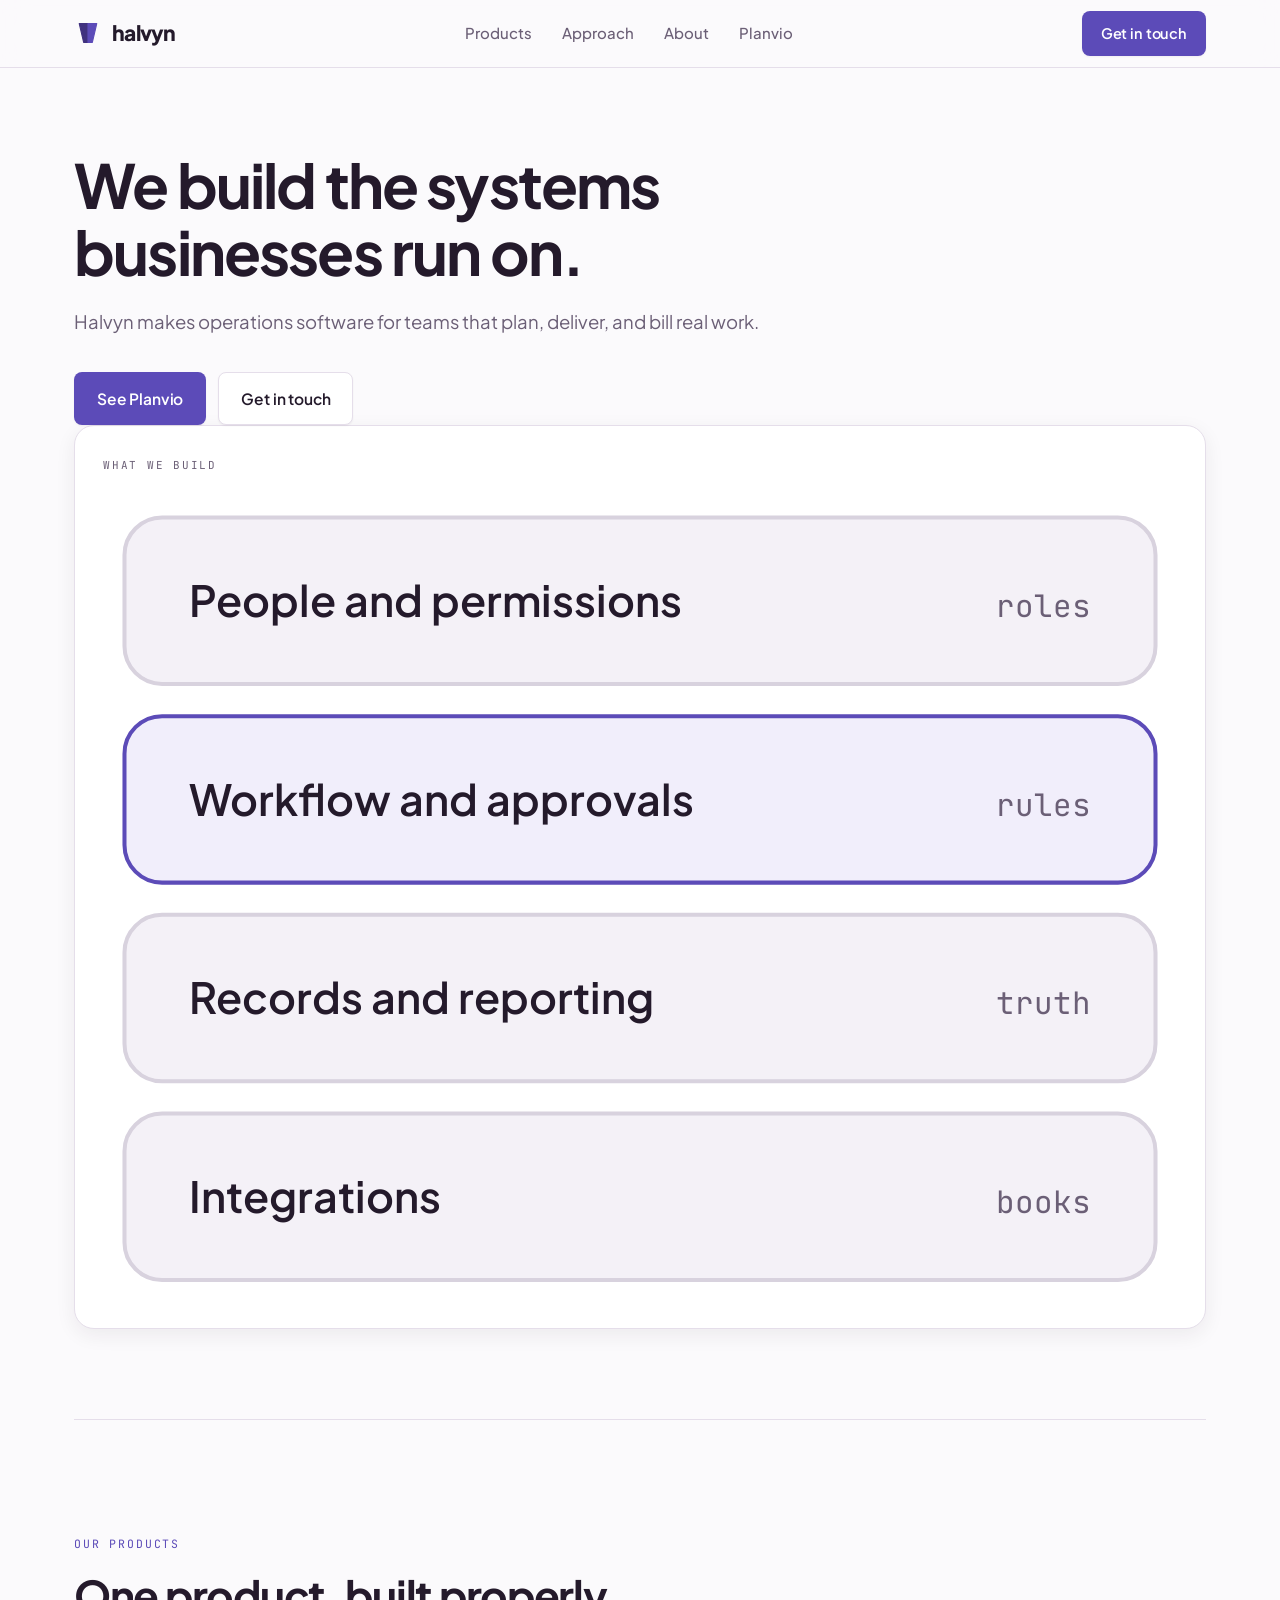
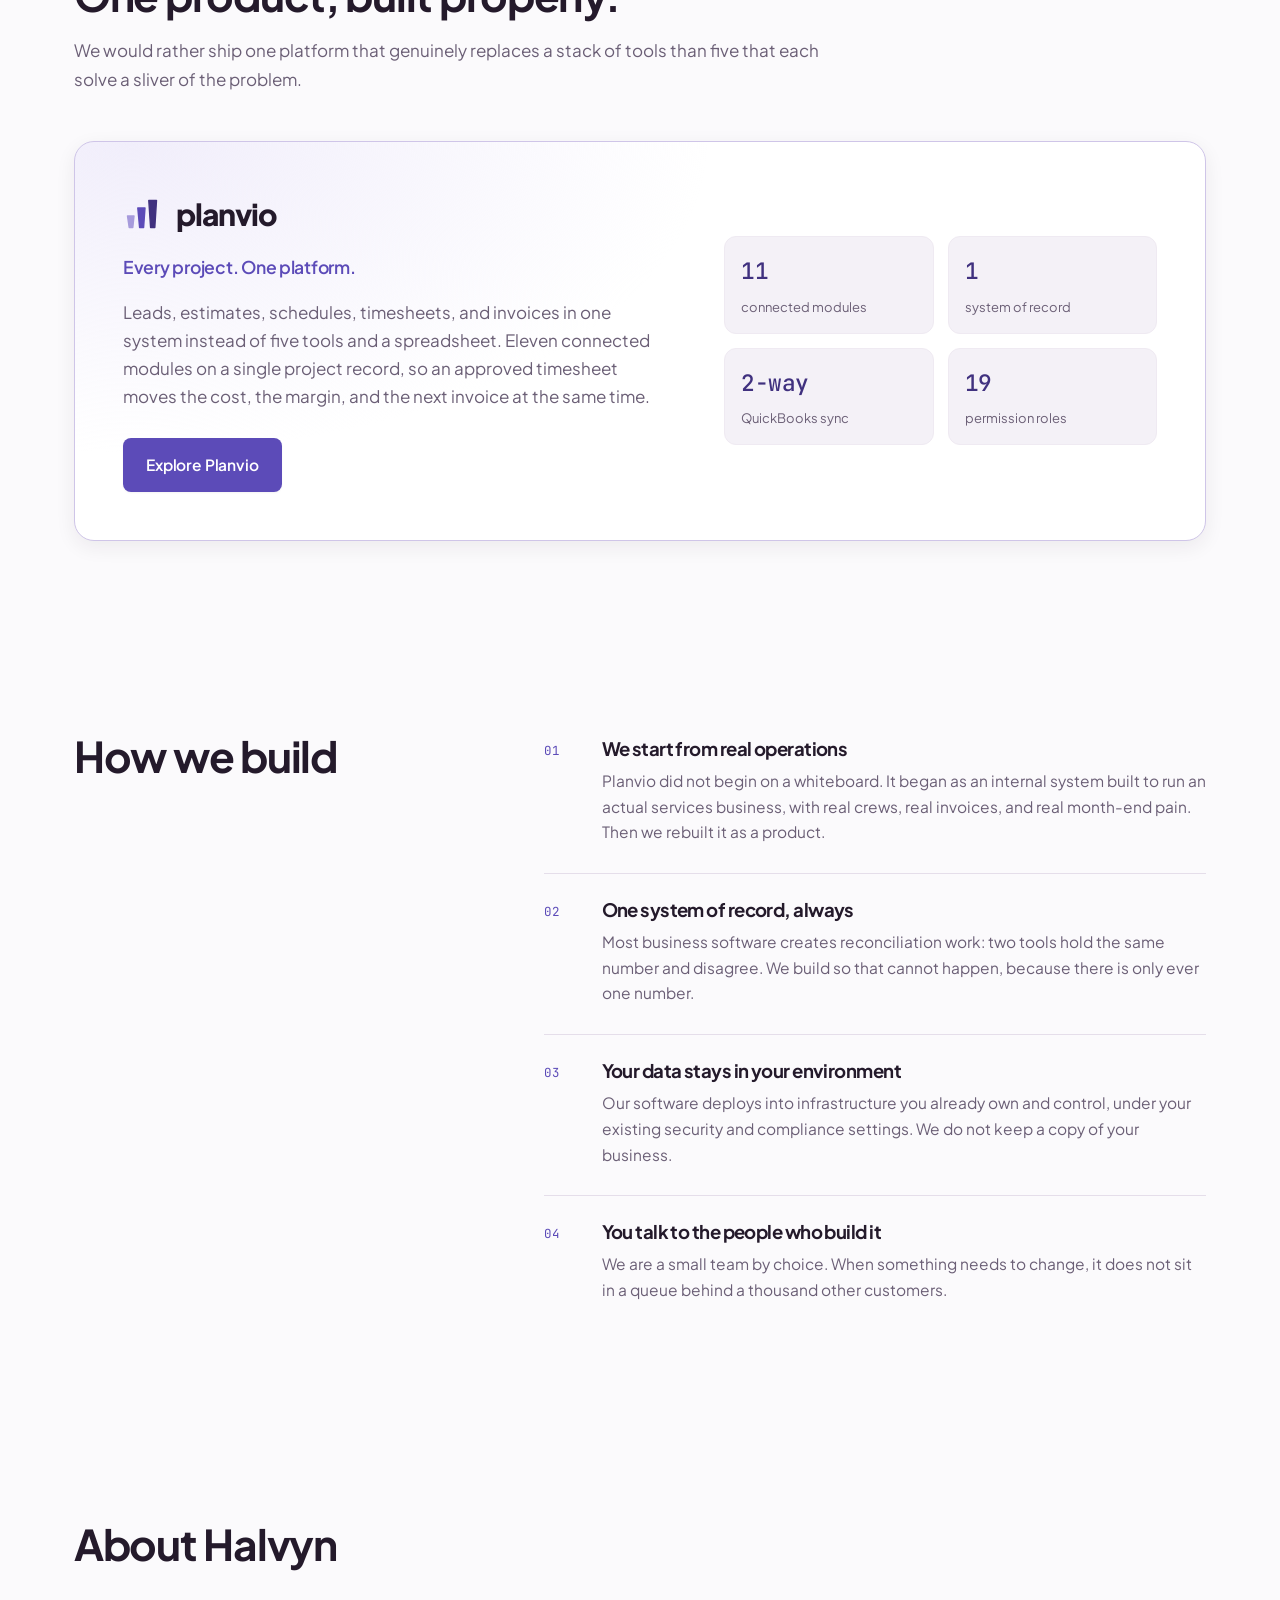
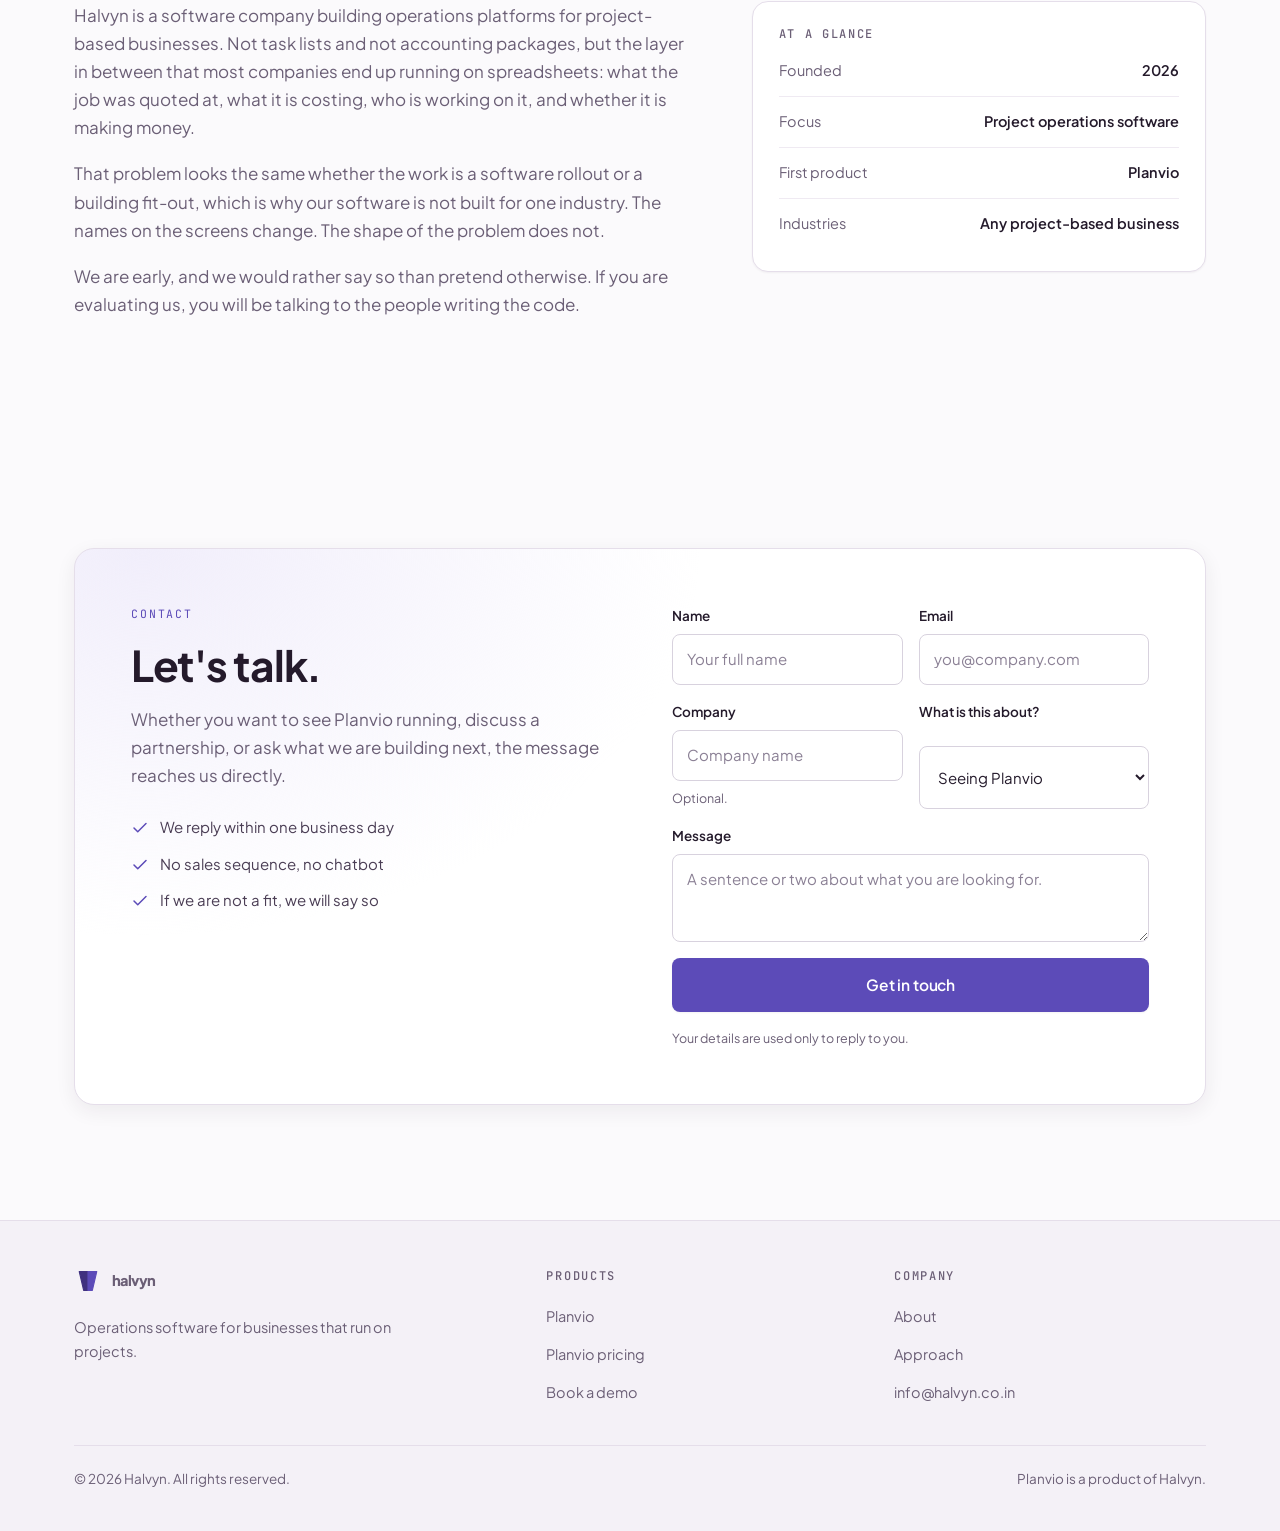
==== commit 2db9081d: "Show the product: real screenshots through the site The hero carried an SVG schematic of a record mo" ====
--- a/index.html
+++ b/index.html
@@ -9,16 +9,58 @@
 <link rel="icon" type="image/svg+xml" href="assets/favicon.svg">
 <meta name="theme-color" content="#FBFAFC">
 
+<link rel="canonical" href="https://halvyn.co.in/">
+
+<!-- Share preview. og:image MUST be an absolute URL to a raster image: LinkedIn,
+     WhatsApp, Slack, and X all refuse SVG and render no card at all. -->
 <meta property="og:type" content="website">
+<meta property="og:site_name" content="Halvyn">
+<meta property="og:url" content="https://halvyn.co.in/">
 <meta property="og:title" content="Halvyn | We build the systems businesses run on.">
 <meta property="og:description" content="Operations software for teams that plan, deliver, and bill real work.">
-<meta property="og:image" content="assets/halvyn-mark.svg">
+<meta property="og:image" content="https://halvyn.co.in/assets/og-halvyn.png">
+<meta property="og:image:type" content="image/png">
+<meta property="og:image:width" content="1200">
+<meta property="og:image:height" content="630">
+<meta property="og:image:alt" content="Halvyn — we build the systems businesses run on.">
 <meta name="twitter:card" content="summary_large_image">
+<meta name="twitter:title" content="Halvyn | We build the systems businesses run on.">
+<meta name="twitter:description" content="Operations software for teams that plan, deliver, and bill real work.">
+<meta name="twitter:image" content="https://halvyn.co.in/assets/og-halvyn.png">
 
 <link rel="preconnect" href="https://fonts.googleapis.com">
 <link rel="preconnect" href="https://fonts.gstatic.com" crossorigin>
 <link href="https://fonts.googleapis.com/css2?family=Plus+Jakarta+Sans:wght@400;500;600;700;800&family=JetBrains+Mono:wght@400;500&display=swap" rel="stylesheet">
 <link rel="stylesheet" href="styles.css">
+<script src="assets/form-config.js"></script>
+
+<!-- Organization schema. Ties the site to the LinkedIn page so search engines
+     treat them as one entity. -->
+<script type="application/ld+json">
+{
+  "@context": "https://schema.org",
+  "@type": "Organization",
+  "name": "Halvyn",
+  "url": "https://halvyn.co.in/",
+  "logo": "https://halvyn.co.in/assets/og-halvyn.png",
+  "description": "Halvyn builds operations software for businesses that run on projects. Its first product, Planvio, brings estimating, scheduling, timesheets, and invoicing into one platform.",
+  "foundingDate": "2026",
+  "email": "info@halvyn.co.in",
+  "address": { "@type": "PostalAddress", "addressLocality": "Bengaluru", "addressRegion": "Karnataka", "addressCountry": "IN" },
+  "sameAs": ["https://www.linkedin.com/company/halvyn/"],
+  "makesOffer": {
+    "@type": "Offer",
+    "itemOffered": {
+      "@type": "SoftwareApplication",
+      "name": "Planvio",
+      "applicationCategory": "BusinessApplication",
+      "operatingSystem": "Web",
+      "url": "https://halvyn.co.in/planvio.html",
+      "description": "Project operations platform: leads and CRM, estimating, scheduling, delivery tracking, timesheets, HR, quality and safety, invoicing and accounting on one project record."
+    }
+  }
+}
+</script>
 </head>
 <body>
 
@@ -104,7 +146,7 @@
       <p class="feature__tag">Every project. One platform.</p>
       <p class="body-mute" style="margin-top:16px">
         Leads, estimates, schedules, timesheets, and invoices in one system
-        instead of five tools and a spreadsheet. Nine connected modules on a
+        instead of five tools and a spreadsheet. Eleven connected modules on a
         single project record, so an approved timesheet moves the cost, the
         margin, and the next invoice at the same time.
       </p>
@@ -114,7 +156,7 @@
     </div>
 
     <div class="feature__stats">
-      <div class="stat"><b>9</b><span>connected modules</span></div>
+      <div class="stat"><b>11</b><span>connected modules</span></div>
       <div class="stat"><b>1</b><span>system of record</span></div>
       <div class="stat"><b>2-way</b><span>QuickBooks sync</span></div>
       <div class="stat"><b>19</b><span>permission roles</span></div>
@@ -316,7 +358,7 @@
 /* Contact form. Set ENDPOINT to your Power Automate HTTP trigger or a Formspree
    URL. While it is empty the form falls back to the visitor's email client. */
 (function () {
-  var ENDPOINT = '';
+  var ENDPOINT = window.HALVYN_FORM_ENDPOINT || '';
   var FALLBACK_EMAIL = 'info@halvyn.co.in';
 
   var form   = document.getElementById('contact-form');
--- a/styles.css
+++ b/styles.css
@@ -200,18 +200,43 @@
 
 .hero { padding-top: clamp(52px, 6.5vw, 88px); padding-bottom: clamp(56px, 7vw, 92px); }
 
-.hero__grid {
-  display: grid;
-  grid-template-columns: 1.05fr 0.95fr;
-  gap: clamp(40px, 6vw, 72px);
-  align-items: center;
+/* The hero is one column now: headline, then the product at full width.
+   A screenshot squeezed into a half-width column is unreadable at 1920px
+   wide, and a hero that cannot show the interface legibly may as well not
+   show it. */
+.hero__lead { max-width: 60ch; }
+
+.hero__shot {
+  margin: clamp(38px, 5vw, 60px) 0 0;
+  border-radius: var(--r-media);
+  overflow: hidden;
+  border: 1px solid var(--line);
+  box-shadow: var(--shadow-lg);
+  background: var(--surface-2);
+}
+.hero__shot img {
+  display: block;
+  width: 100%;
+  height: auto;
+  aspect-ratio: 1920 / 898;
+  object-fit: cover;
+  object-position: top left;
+}
+.hero__shot figcaption {
+  padding: 13px 20px;
+  border-top: 1px solid var(--line);
+  background: var(--surface);
+  font-family: var(--mono);
+  font-size: 12.5px;
+  color: var(--text-mute);
 }
 
 .hero h1 { max-width: 15ch; }
 .hero .lede { margin-top: 22px; }
 .hero__cta { display: flex; flex-wrap: wrap; gap: 12px; margin-top: 34px; }
 
-/* honest schematic, not a product screenshot */
+/* Schematic block. No longer used on the Planvio hero (a real
+   screenshot replaced it); retained for other pages. */
 .diagram {
   background: var(--surface);
   border: 1px solid var(--line);
@@ -386,7 +411,14 @@
   box-shadow: var(--shadow-sm);
 }
 .aud__media { aspect-ratio: 16 / 9; overflow: hidden; background: var(--surface-2); }
-.aud__media img { width: 100%; height: 100%; object-fit: cover; display: block; }
+.aud__media img {
+  width: 100%; height: 100%; display: block;
+  object-fit: cover;
+  /* These are screenshots, not photography. Anchoring top-left keeps the
+     navigation and the first rows of content in frame when the 1920x898
+     capture is cropped to 16:9; centring would slice the useful part out. */
+  object-position: top left;
+}
 .aud__body { padding: 26px 26px 30px; }
 .aud h3 { font-size: 1.28rem; margin-bottom: 10px; }
 .aud p { color: var(--text-mute); font-size: 15px; }
@@ -728,3 +760,89 @@
   }
   .reveal.is-in { opacity: 1; transform: none; }
 }
+
+/* ---------- product tour ----------
+   A tabbed gallery of real screens. The point of this section is to stop
+   describing the product and show it: someone deciding whether Planvio fits
+   their business wants to see the actual screen they would live in, not an
+   illustration of one. */
+
+.tour__tabs {
+  display: flex;
+  flex-wrap: wrap;
+  gap: 8px;
+  margin: 28px 0 22px;
+  padding: 0;
+  list-style: none;
+}
+
+.tour__tab {
+  appearance: none;
+  border: 1px solid var(--line);
+  background: var(--surface);
+  color: var(--text-mid);
+  font: inherit;
+  font-size: 14px;
+  font-weight: 600;
+  padding: 8px 15px;
+  border-radius: var(--r-pill);
+  cursor: pointer;
+  transition: background .18s var(--ease), border-color .18s var(--ease),
+              color .18s var(--ease);
+}
+.tour__tab:hover { border-color: #CFC5D8; color: var(--text); }
+.tour__tab[aria-selected="true"] {
+  background: var(--accent);
+  border-color: var(--accent);
+  color: var(--on-accent);
+}
+.tour__tab:focus-visible {
+  outline: 3px solid rgba(92, 75, 184, .3);
+  outline-offset: 2px;
+}
+
+/* The frame. A hairline and a soft shadow are enough to read as "a window"
+   without drawing a fake browser: chrome around a screenshot dates fast and
+   competes with the interface it is meant to present. */
+.tour__frame {
+  background: var(--surface);
+  border: 1px solid var(--line);
+  border-radius: var(--r-media);
+  box-shadow: var(--shadow-lg);
+  overflow: hidden;
+}
+
+.tour__shot {
+  display: block;
+  width: 100%;
+  height: auto;
+  /* Screens are captured wide; this keeps a consistent block height so
+     switching tabs does not make the page jump. */
+  aspect-ratio: 1920 / 898;
+  object-fit: cover;
+  object-position: top center;
+  background: var(--surface-2);
+}
+
+.tour__panel[hidden] { display: none; }
+
+.tour__cap {
+  display: grid;
+  grid-template-columns: minmax(0, 1fr) auto;
+  gap: 10px 28px;
+  align-items: start;
+  margin-top: 18px;
+}
+.tour__cap p { margin: 0; color: var(--text-mid); font-size: 15.5px; }
+.tour__cap b { color: var(--text); font-weight: 600; }
+.tour__meta {
+  font-family: var(--mono);
+  font-size: 12.5px;
+  color: var(--text-mute);
+  white-space: nowrap;
+  padding-top: 3px;
+}
+@media (max-width: 720px) {
+  .tour__cap { grid-template-columns: 1fr; }
+  .tour__meta { white-space: normal; }
+}
